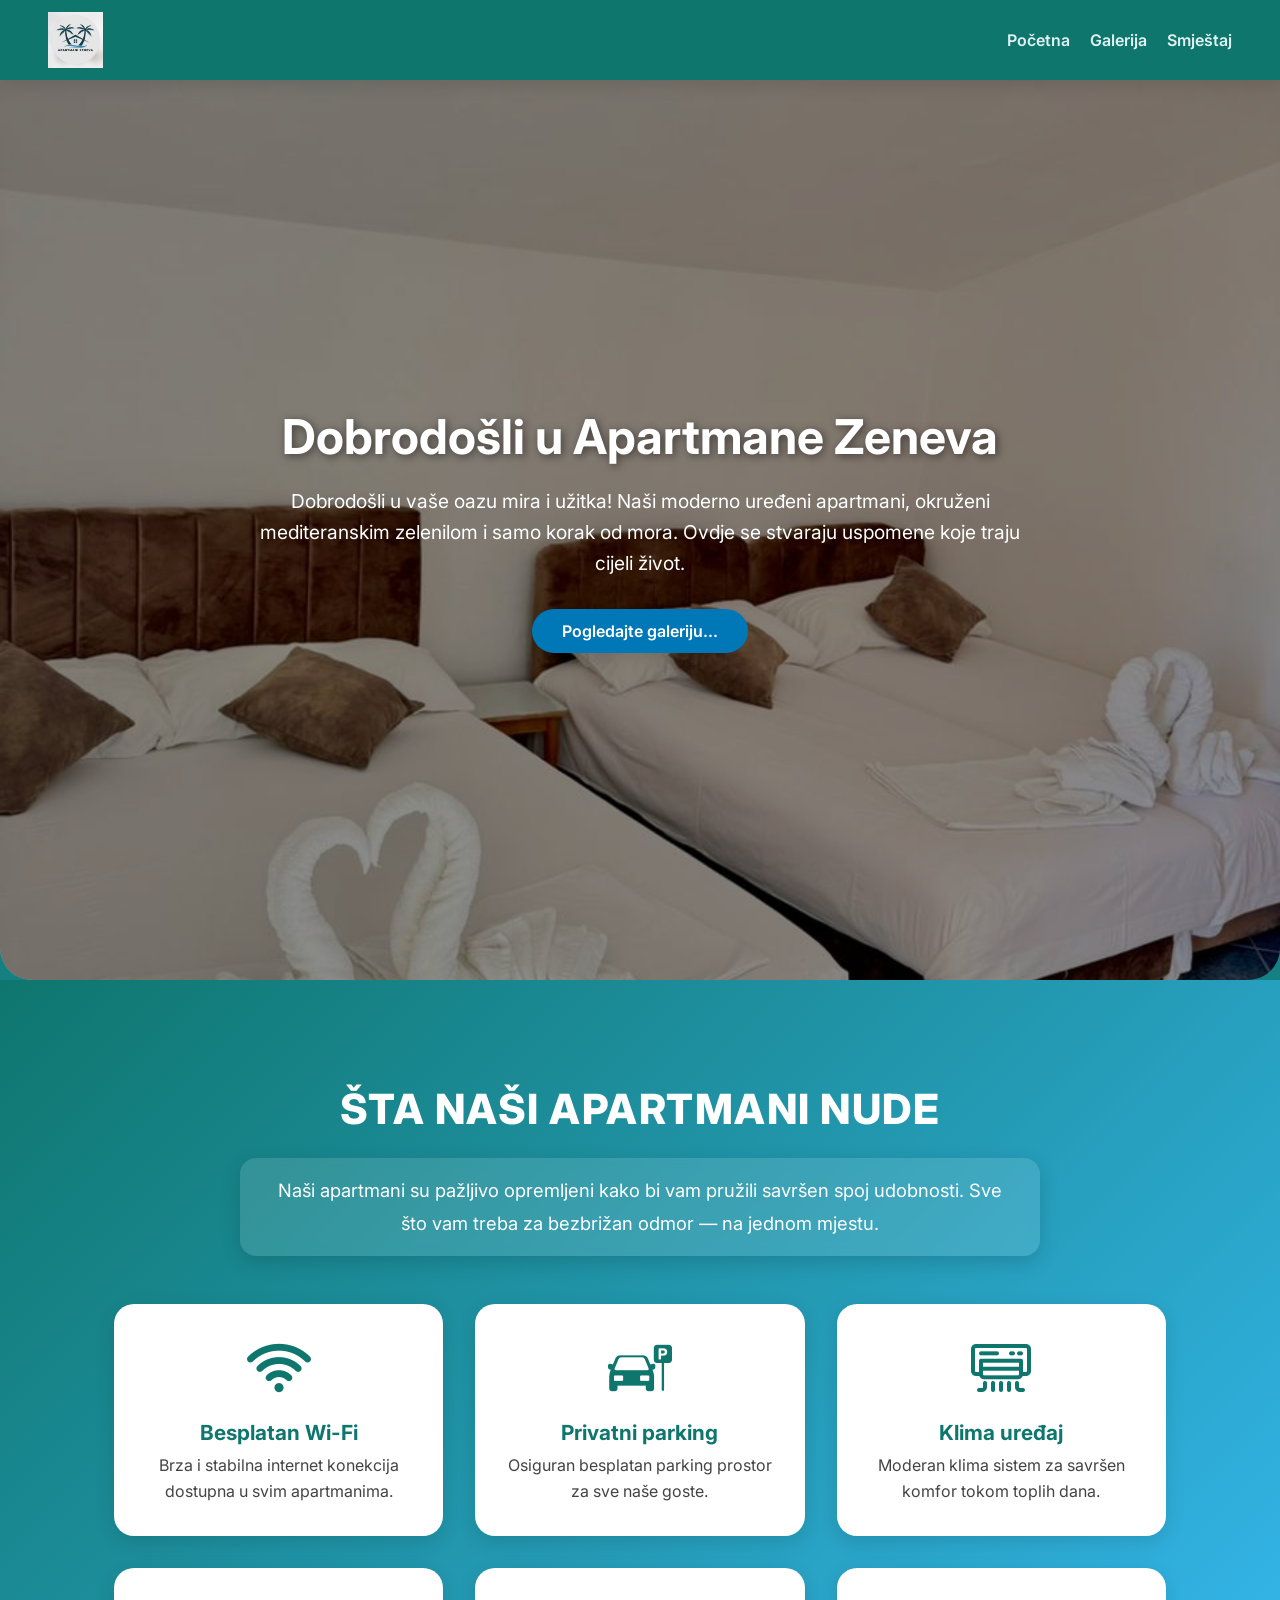
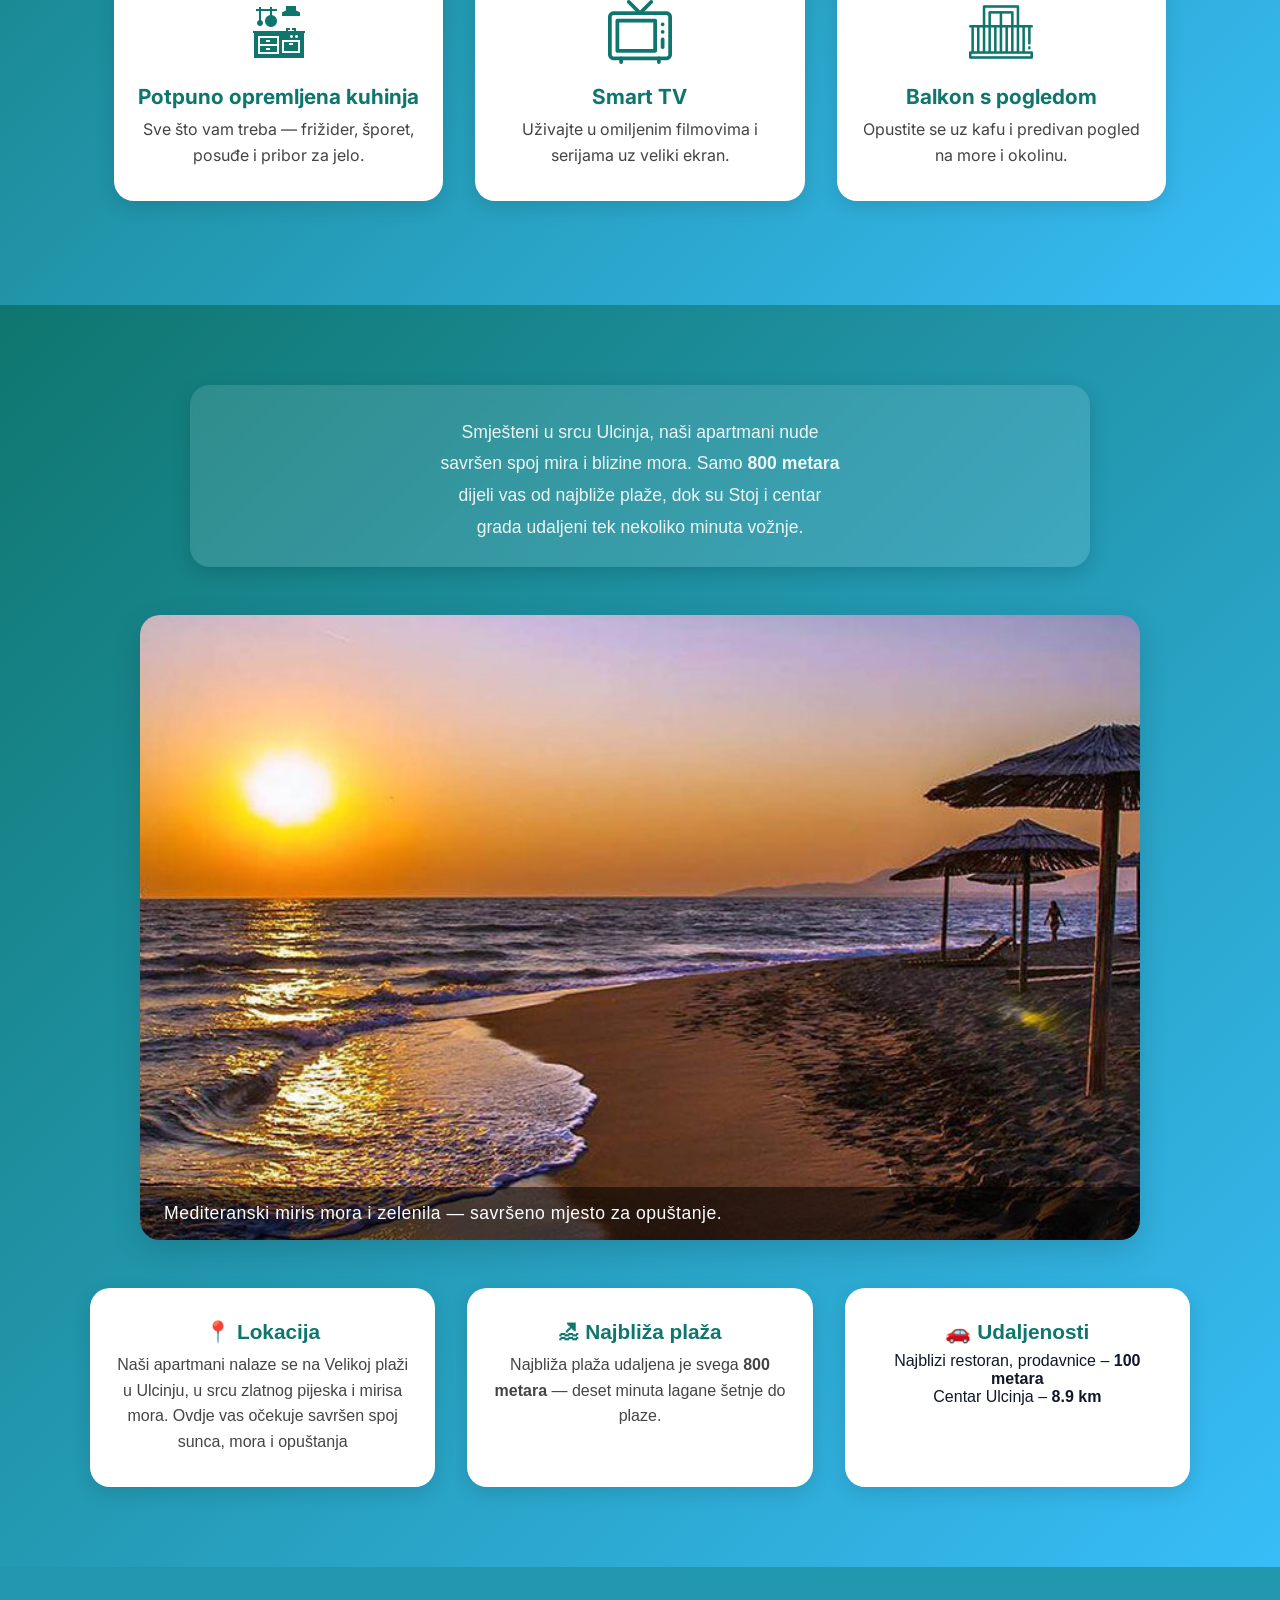
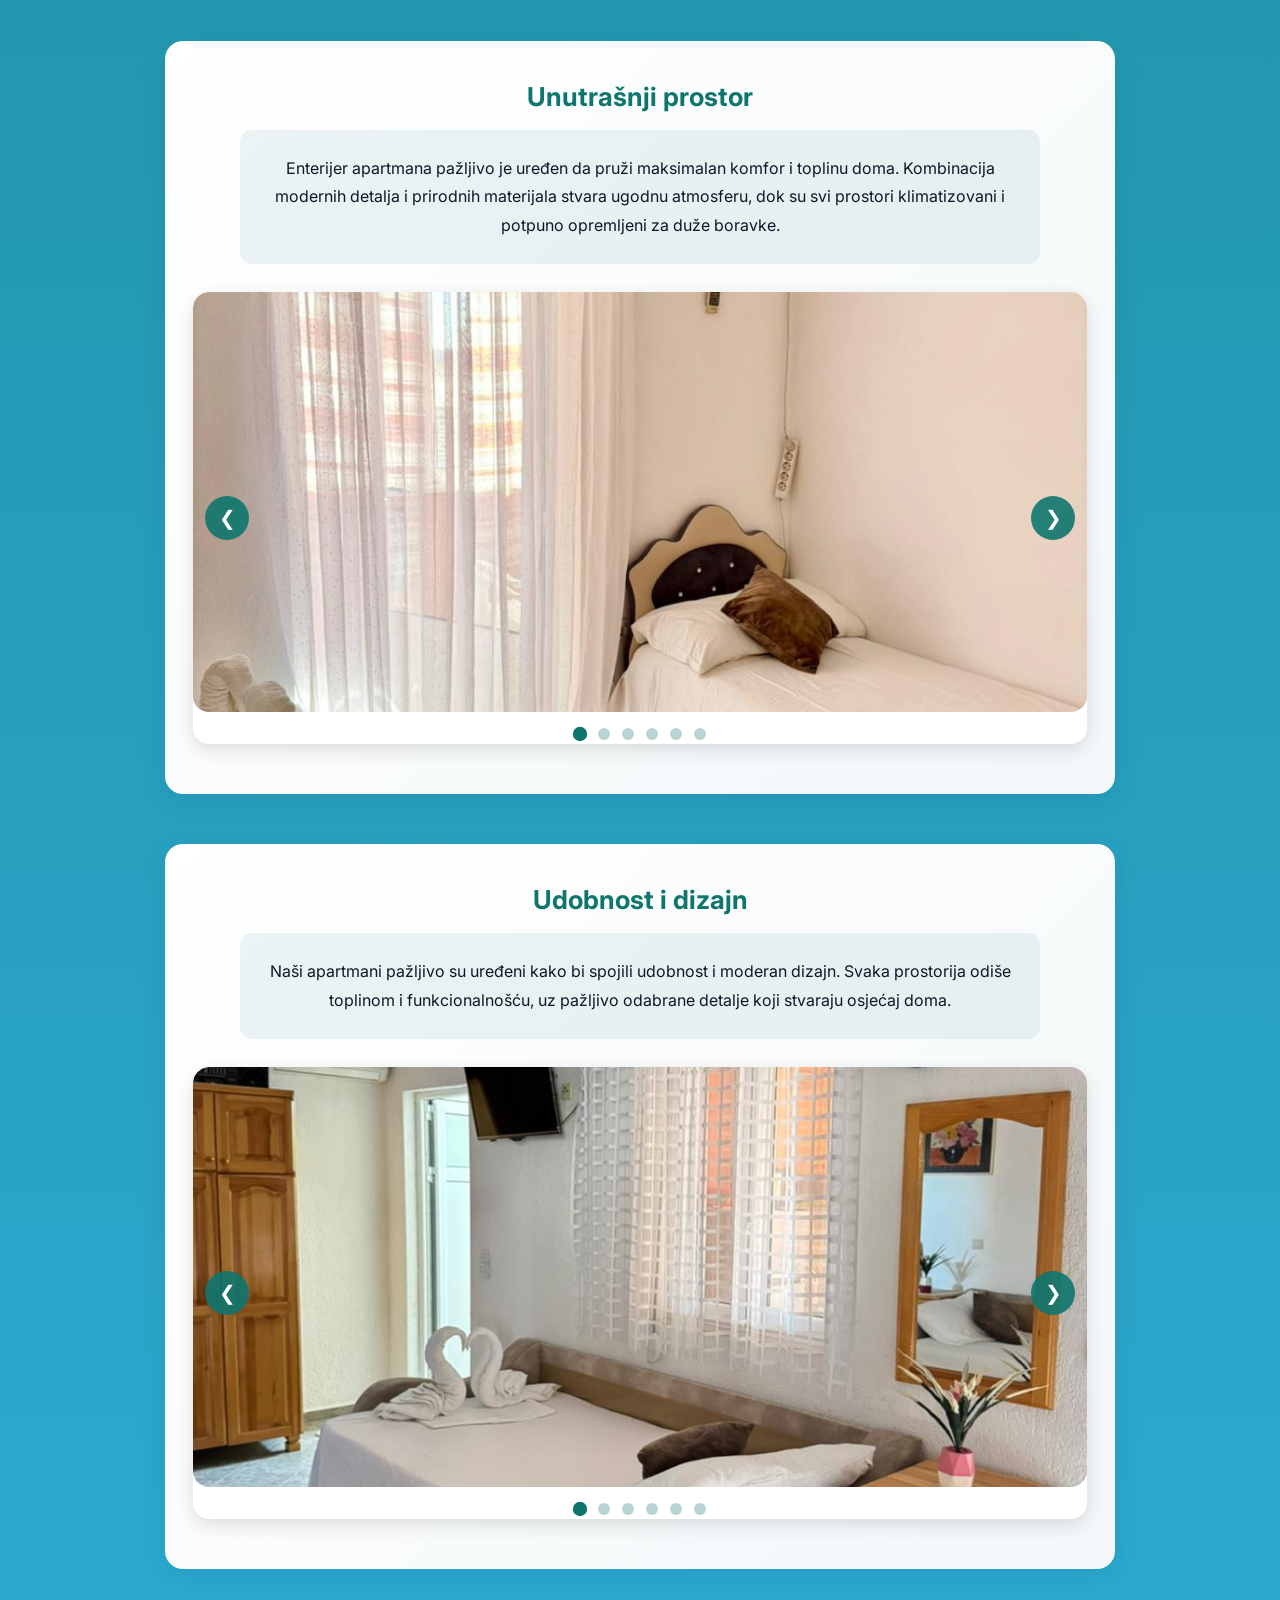
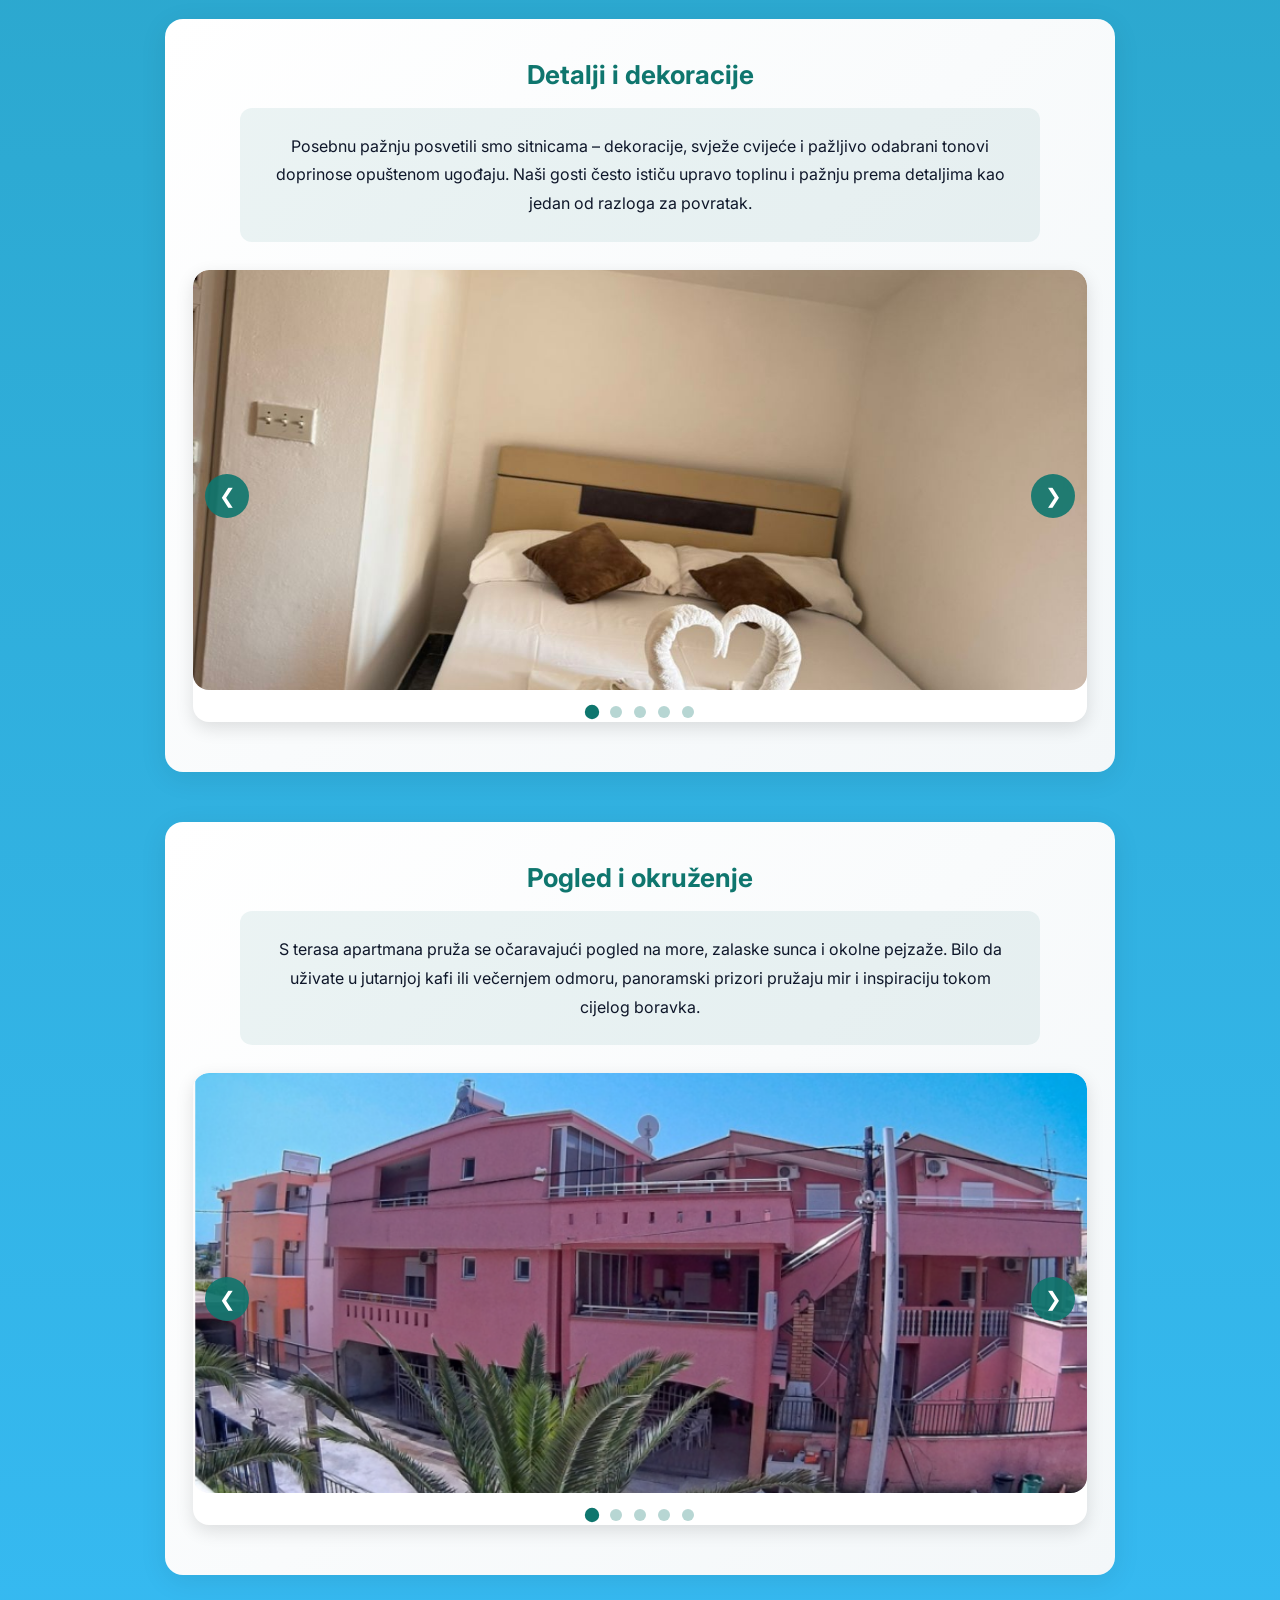
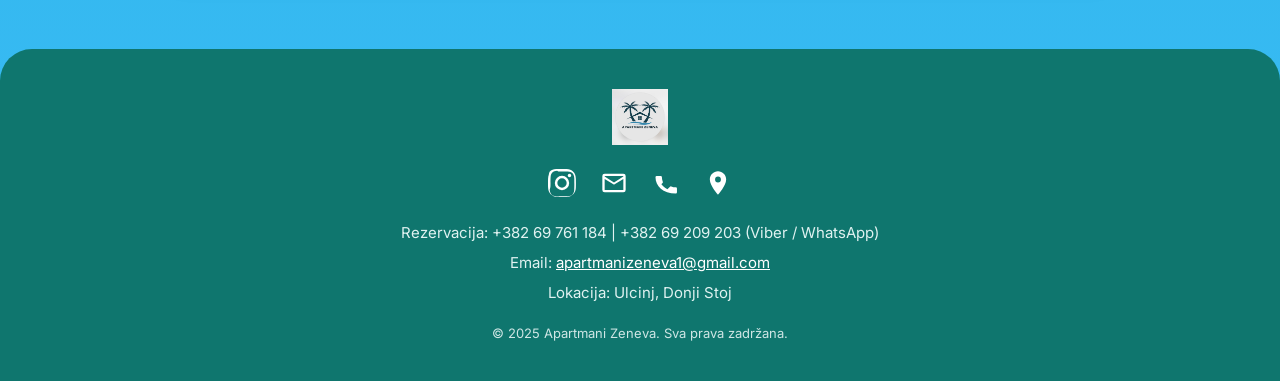
==== index.html @ a3359d62 "Add files via upload" ====
<!doctype html>
<html lang="hr">
<head>
<meta charset="utf-8">
<meta name="viewport" content="width=device-width, initial-scale=1">
<title>Apartmani Zeneva</title>
<link href="https://fonts.googleapis.com/css2?family=Inter:wght@300;400;600;700&display=swap" rel="stylesheet">
<link rel="stylesheet" href="style.css">




</head>
<body>
  

<header>
  <div class="brand">
    <img src="logo.jpg" alt="Apartmani Zeneva logo" class="logo">
  </div>
  <nav class="desktop-nav">
    <a href="#pocetna">Početna</a>
    <a href="galerija.html">Galerija</a>
    <a href="#smjestaj">Smještaj</a>
    
  </nav>
  <button class="hamburger" id="hamburger" aria-label="Otvori navigaciju" aria-expanded="false">
    <span class="bar"></span>
  </button>
</header>

<div id="mobileNav" class="mobile-nav">
  <a href="#pocetna">Početna</a>
  <a href="galerija.html">Galerija</a>
  <a href="#smjestaj">Smještaj</a>
</div>

<section class="hero-intro" id="pocetna">
  <div class="hero-content">
    <h1>Dobrodošli u Apartmane Zeneva</h1>
<p>
  Dobrodošli u vaše oazu mira i užitka! Naši moderno uređeni apartmani, okruženi mediteranskim zelenilom i samo korak od mora. Ovdje se stvaraju uspomene koje traju cijeli život.
</p>    <a href="galerija.html" class="hero-btn">Pogledajte galeriju...</a>
  </div>
</section>

<section class="pogodnosti-section" id="pogodnosti">
  <div class="container">
    <h2 class="scroll-anim fade-up">Šta naši apartmani nude</h2>
    <p class="description scroll-anim fade-up">
      Naši apartmani su pažljivo opremljeni kako bi vam pružili savršen spoj udobnosti.
      Sve što vam treba za bezbrižan odmor — na jednom mjestu.
    </p>

    <div class="features-grid">
      <article class="feature scroll-anim fade-up">
        <img src="icon/wifi (2).png" alt="Wi-Fi" class="scroll-anim fade-down">
        <h3>Besplatan Wi-Fi</h3>
        <p>Brza i stabilna internet konekcija dostupna u svim apartmanima.</p>
      </article>

      <article class="feature scroll-anim fade-up">
        <img src="icon/parked-car.png" alt="Parking" class="scroll-anim fade-down">
        <h3>Privatni parking</h3>
        <p>Osiguran besplatan parking prostor za sve naše goste.</p>
      </article>

      <article class="feature scroll-anim fade-up">
        <img src="icon/air-conditioning.png" alt="Klima uređaj" class="scroll-anim fade-down">
        <h3>Klima uređaj</h3>
        <p>Moderan klima sistem za savršen komfor tokom toplih dana.</p>
      </article>

      <article class="feature scroll-anim fade-up">
        <img src="icon/kitchen-table.png" alt="Kuhinja" class="scroll-anim fade-down">
        <h3>Potpuno opremljena kuhinja</h3>
        <p>Sve što vam treba — frižider, šporet, posuđe i pribor za jelo.</p>
      </article>

      <article class="feature scroll-anim fade-up">
        <img src="icon/tv.png" alt="TV" class="scroll-anim fade-down">
        <h3>Smart TV</h3>
        <p>Uživajte u omiljenim filmovima i serijama uz veliki ekran.</p>
      </article>

      <article class="feature scroll-anim fade-up">
        <img src="icon/balcony.png" alt="Balkon" class="scroll-anim fade-down">
        <h3>Balkon s pogledom</h3>
        <p>Opustite se uz kafu i predivan pogled na more i okolinu.</p>
      </article>
    </div>
  </div>
</section>



<section id="okolina-ulcinj" class="okolina-section scroll-anim">
  <header class="okolina-header scroll-anim" style="text-align: center; max-width: 900px; margin: 0 auto;">
    <p>
      Smješteni u srcu Ulcinja, naši apartmani nude savršen spoj mira i blizine mora.
      Samo <strong>800 metara</strong> dijeli vas od najbliže plaže, dok su Stoj i centar grada udaljeni tek nekoliko minuta vožnje.
    </p>
  </header>
  

  <figure class="okolina-hero scroll-anim">
    <img src="velika-plaza-ada-bojana-crna-gora.jpg" alt="Pogled na Ulcinj">
    <figcaption>Mediteranski miris mora i zelenila — savršeno mjesto za opuštanje.</figcaption>
  </figure>

  <div class="okolina-info">
    <article class="scroll-anim">
      <h3>📍 Lokacija</h3>
      <p>Naši apartmani nalaze se na Velikoj plaži u Ulcinju, u srcu zlatnog pijeska i mirisa mora. Ovdje vas očekuje savršen spoj sunca, mora i opuštanja</p>
    </article>

    <article class="scroll-anim">
      <h3>🏖 Najbliža plaža</h3>
      <p>Najbliža plaža udaljena je svega <strong>800 metara</strong> — deset minuta lagane šetnje do plaze.</p>
    </article>

    <article class="scroll-anim">
      <h3>🚗 Udaljenosti</h3>
      Najblizi restoran, prodavnice – <strong>100 metara</strong><br> Centar Ulcinja – <strong>8.9 km</strong><br>
    </article>
  </div>
</section>



<div class="container" id="galerija">



 
  <section class="slider-section">
    <h2>Unutrašnji prostor</h2>
    <p class="description">Enterijer apartmana pažljivo je uređen da pruži maksimalan komfor i toplinu doma. Kombinacija modernih detalja i prirodnih materijala stvara ugodnu atmosferu, dok su svi prostori klimatizovani i potpuno opremljeni za duže boravke.</p>
    <div class="slider-wrapper" id="slider2">
      <div class="slides">
        <img src="slika1.jpg" alt="">
        <img src="slika4.jpg" alt="">
        <img src="slika5.jpg" alt="">
        <img src="slika6.jpg" alt="">
        <img src="slika7.jpg" alt="">
        <img src="slika8.jpg" alt="">
      </div>
      <button class="nav-btn prev" onclick="moveSlide('slider2', -1)">❮</button>
      <button class="nav-btn next" onclick="moveSlide('slider2', 1)">❯</button>
    </div>
  </section>


  <section class="slider-section">
    <h2>Udobnost i dizajn</h2>
    <p class="description">Naši apartmani pažljivo su uređeni kako bi spojili udobnost i moderan dizajn. Svaka prostorija odiše toplinom i funkcionalnošću, uz pažljivo odabrane detalje koji stvaraju osjećaj doma.</p>
    <div class="slider-wrapper" id="slider3">
      <div class="slides">
        <img src="slika9.jpg" alt="">
        <img src="slika10.jpg" alt="">
        <img src="slika11.jpg" alt="">
        <img src="slika12.jpg" alt="">
        <img src="slika14.jpg" alt="">
        <img src="slika15.jpg" alt="">
      </div>
      <button class="nav-btn prev" onclick="moveSlide('slider3', -1)">❮</button>
      <button class="nav-btn next" onclick="moveSlide('slider3', 1)">❯</button>
    </div>
  </section>


  <section class="slider-section">
    <h2>Detalji i dekoracije</h2>
    <p class="description">Posebnu pažnju posvetili smo sitnicama – dekoracije, svježe cvijeće i pažljivo odabrani tonovi doprinose opuštenom ugođaju. Naši gosti često ističu upravo toplinu i pažnju prema detaljima kao jedan od razloga za povratak.</p>
    <div class="slider-wrapper" id="slider4">
      <div class="slides">
        <img src="slika16.jpg" alt="">
        <img src="slika17.jpg" alt="">
        <img src="slika19.jpg" alt="">
        <img src="slika20.jpg" alt="">
        <img src="slika23.jpg" alt="">
      </div>
      <button class="nav-btn prev" onclick="moveSlide('slider4', -1)">❮</button>
      <button class="nav-btn next" onclick="moveSlide('slider4', 1)">❯</button>
    </div>
  </section>


  <section class="slider-section">
    <h2>Pogled i okruženje</h2>
    <p class="description">S terasa apartmana pruža se očaravajući pogled na more, zalaske sunca i okolne pejzaže. Bilo da uživate u jutarnjoj kafi ili večernjem odmoru, panoramski prizori pružaju mir i inspiraciju tokom cijelog boravka.</p>
    <div class="slider-wrapper" id="slider5">
      <div class="slides">
        <img src="hero.png" alt="">
        <img src="terasa.jpg" alt="">
        <img src="terasa2.jpg" alt="">
        <img src="slika13.jpg" alt="">
        <img src="zgrada.jpg" alt="">
      </div>
      <button class="nav-btn prev" onclick="moveSlide('slider5', -1)">❮</button>
      <button class="nav-btn next" onclick="moveSlide('slider5', 1)">❯</button>
    </div>
  </section>

</div>

<footer id="kontakt">
  <div class="footer-content">
    <img src="logo.jpg" alt="Apartmani Zeneva logo" class="footer-logo" loading="lazy">

    <div class="footer-links">
      
      <a href="https://www.instagram.com/apartmani_zeneva" target="_blank" aria-label="Instagram">
        <svg xmlns="http://www.w3.org/2000/svg" class="footer-icon" viewBox="0 0 24 24" fill="currentColor">
          <path d="M12 2.163c3.204 0 3.584.012 4.85.07 1.17.056 1.97.24 2.428.403a4.92 4.92 0 011.74 1.09 4.92 4.92 0 011.09 1.741c.163.459.347 1.258.403 2.428.058 1.267.07 1.647.07 4.851s-.012 3.584-.07 4.85c-.056 1.17-.24 1.97-.403 2.428a4.92 4.92 0 01-1.09 1.74 4.92 4.92 0 01-1.741 1.09c-.459.163-1.258.347-2.428.403-1.267.058-1.647.07-4.851.07s-3.584-.012-4.85-.07c-1.17-.056-1.97-.24-2.428-.403a4.92 4.92 0 01-1.74-1.09 4.92 4.92 0 01-1.09-1.741c-.163-.459-.347-1.258-.403-2.428C2.175 15.584 2.163 15.204 2.163 12s.012-3.584.07-4.85c.056-1.17.24-1.97.403-2.428a4.92 4.92 0 011.09-1.74 4.92 4.92 0 011.741-1.09c.459-.163 1.258-.347 2.428-.403C8.416 2.175 8.796 2.163 12 2.163zm0-2.163C8.741 0 8.332.013 7.052.072 5.775.13 4.758.33 3.905.684a6.919 6.919 0 00-2.519 1.637A6.919 6.919 0 00.684 4.905C.33 5.758.13 6.775.072 8.052.013 9.332 0 9.741 0 12c0 2.259.013 2.668.072 3.948.058 1.277.258 2.294.612 3.147a6.919 6.919 0 001.637 2.519 6.919 6.919 0 002.519 1.637c.853.354 1.87.554 3.147.612C9.332 23.987 9.741 24 12 24s2.668-.013 3.948-.072c1.277-.058 2.294-.258 3.147-.612a6.919 6.919 0 002.519-1.637 6.919 6.919 0 001.637-2.519c.354-.853.554-1.87.612-3.147.059-1.28.072-1.689.072-3.948s-.013-2.668-.072-3.948c-.058-1.277-.258-2.294-.612-3.147a6.919 6.919 0 00-1.637-2.519A6.919 6.919 0 0019.095.684c-.853-.354-1.87-.554-3.147-.612C14.668.013 14.259 0 12 0z"/>
          <path d="M12 5.838a6.162 6.162 0 100 12.324 6.162 6.162 0 000-12.324zm0 10.162a3.999 3.999 0 110-7.998 3.999 3.999 0 010 7.998z"/>
          <circle cx="18.406" cy="5.594" r="1.44"/>
        </svg>
      </a>

      <a href="mailto:apartmanizeneva1@gmail.com" aria-label="Email">
        <svg xmlns="http://www.w3.org/2000/svg" class="footer-icon" viewBox="0 0 24 24" fill="currentColor">
          <path d="M20 4H4a2 2 0 00-2 2v12a2 2 0 002 2h16a2 2 0 002-2V6a2 2 0 00-2-2zm0 2v.511l-8 5.011-8-5.011V6h16zm-16 12V8.489l7.445 4.66a1 1 0 001.11 0L20 8.489V18H4z"/>
        </svg>
      </a>

    
      <a href="tel:+38269761184" aria-label="Telefon">
        <svg xmlns="http://www.w3.org/2000/svg" class="footer-icon" viewBox="0 0 24 24" fill="currentColor">
          <path d="M6.62 10.79a15.053 15.053 0 006.59 6.59l2.2-2.2a1 1 0 011.11-.21c1.21.49 2.53.76 3.88.76a1 1 0 011 1V20a1 1 0 01-1 1C9.39 21 3 14.61 3 7a1 1 0 011-1h3.5a1 1 0 011 1c0 1.35.26 2.67.76 3.88a1 1 0 01-.21 1.11l-2.2 2.2z"/>
        </svg>
      </a>

   
      <a href="https://www.google.com/maps/place/Apartmani+Zeneva/@41.9034468,19.3012071,17z/data=!3m1!4b1!4m6!3m5!1s0x134e1751d28f37a7:0x8d92400ec26886f0!8m2!3d41.9034469!4d19.306078!16s%2Fg%2F11kh2_x659?entry=ttu&g_ep=EgoyMDI1MTAwOC4wIKXMDSoASAFQAw%3D%3D" target="_blank" aria-label="Lokacija">
        <svg xmlns="http://www.w3.org/2000/svg" class="footer-icon" viewBox="0 0 24 24" fill="currentColor">
          <path d="M12 2C8.13 2 5 5.13 5 9c0 5.25 7 13 7 13s7-7.75 7-13c0-3.87-3.13-7-7-7zm0 9.5a2.5 2.5 0 110-5 2.5 2.5 0 010 5z"/>
        </svg>
      </a>
    </div>

    <div class="footer-info">
      <p>Rezervacija: +382 69 761 184 | +382 69 209 203 (Viber / WhatsApp)</p>
      <p>Email: <a href="mailto:apartmanizeneva1@gmail.com">apartmanizeneva1@gmail.com</a></p>
      <p>Lokacija: Ulcinj, Donji Stoj</p>
    </div>

    <p class="footer-copy">© 2025 Apartmani Zeneva. Sva prava zadržana.</p>
  </div>
</footer>
<script src="script.js"></script>





</body>
</html>
---- style.css ----
:root {
    --bg: #f8fafc;
    --text: #0f172a;
    --accent: #0f766e;
    --accent-2: #0d9488;
    --gradient-start: #0f766e;
    --gradient-end: #38bdf8;
  }
  
  
  * { box-sizing: border-box; }
  body {
    margin: 0;
    font-family: 'Inter', sans-serif;
    color: var(--text);
    background: linear-gradient( var(--gradient-start), var(--gradient-end)); color: #ffffff;
    min-height: 100vh;
    scroll-behavior: smooth;
    transition: background 0.4s;
  }
  
  
  .container {
    max-width: 1100px;
    margin: 0 auto;
    padding: 24px;
  }
  
  
  header {
    display: flex;
    align-items: center;
    justify-content: space-between;
    background: var(--accent);
    color: #e0f2f1;
    padding: 12px 48px;
    box-shadow: 0 4px 18px rgba(0,0,0,0.12);
    position: sticky;
    top: 0;
    z-index: 100;
    transition: background 0.3s;
  }
  header .brand { display: flex; align-items: center; gap: 14px; }
  header img.logo { height: 56px; width: auto; display: block; transition: transform 0.3s; }
  header img.logo:hover { transform: scale(1.05); }
  nav a { color: #e0f2f1; font-weight: 600; text-decoration: none; margin-left: 16px; transition: color 0.25s, transform 0.2s; }
  nav a:hover { color: #ffffff; transform: translateY(-2px); }
  
  
  .hamburger { display: none; background: transparent; border: none; cursor: pointer; width: 44px; height: 44px; align-items: center; justify-content: center; border-radius: 8px; }
  .hamburger:focus { outline: 2px solid rgba(15,118,110,0.25); }
  .hamburger .bar { display:block; width:22px; height:2px; background:#ffffff; position:relative; transition: transform .2s ease, opacity .2s ease; }
  .hamburger .bar::before, .hamburger .bar::after { content: ""; position: absolute; left: 0; width: 22px; height: 2px; background: #ffffff; transition: transform .2s ease, top .2s ease, bottom .2s ease; }
  .hamburger .bar::before { top: -7px; }
  .hamburger .bar::after { bottom: -7px; }
  .hamburger[aria-expanded="true"] .bar { background: transparent; }
  .hamburger[aria-expanded="true"] .bar::before { transform: rotate(45deg); top: 0; }
  .hamburger[aria-expanded="true"] .bar::after { transform: rotate(-45deg); bottom: 0; }
  
  .mobile-nav {
    display: none;
    position: fixed;
    top: 70px;
    right: 20px;
    background: #ffffff;
    width: 240px;
    border-radius: 12px;
    box-shadow: 0 6px 20px rgba(0, 0, 0, 0.15);
    padding: 1rem;
    z-index: 1000;
    opacity: 0;
    transform: translateY(-10px);
    transition: all 0.3s ease;
  }
  
  .mobile-nav.open {
    display: block;
    opacity: 1;
    transform: translateY(0);
  }
  
  .mobile-nav a {
    display: block;
    color: #333;
    text-decoration: none;
    font-weight: 500;
    padding: 0.75rem 0.5rem;
    border-radius: 8px;
    transition: background 0.2s ease, color 0.2s ease;
  }
  
  .mobile-nav a:hover {
    background: #f3f4f6;
    color: #0077ff;
  }
  
  
  .mobile-nav.open {
    display: block;
  }
  
  
  
  .hero-intro { background: linear-gradient(135deg, var(--gradient-start), var(--gradient-end)); color: #ffffff; text-align: center; padding: 88px 20px; position: relative; border-radius: 0 0 32px 32px; }
  .hero-intro h1 { font-size: 42px; font-weight: 700; margin-bottom: 20px; }
  .hero-intro p { font-size: 18px; line-height: 1.7; margin-bottom: 30px; }
  .hero-btn { display: inline-block; background: #ffffff; color: var(--accent); padding: 14px 32px; border-radius: 30px; text-decoration: none; font-weight: 600; transition: all 0.3s; box-shadow: 0 4px 15px rgba(0,0,0,0.12); }
  .hero-btn:hover { background: #e0f2f1; color: var(--text); transform: translateY(-2px) scale(1.03); }
      
      * {
        margin: 0;
        padding: 0;
        box-sizing: border-box;
      }
  
  
  
      
      .hero-intro {
        position: relative;
        height: 100vh;
        width: 100%;
        background: url('./slika14.jpg') center/cover no-repeat;
        display: flex;
        justify-content: center;
        align-items: center;
        text-align: center;
        color: #fff;
        overflow: hidden;
      }
  
      
      .hero-intro::after {
        content: "";
        position: absolute;
        top: 0;
        left: 0;
        width: 100%;
        height: 100%;
        background: rgba(0, 0, 0, 0.45);
        z-index: 1;
      }
  
      .hero-content {
        position: relative;
        z-index: 2;
        max-width: 800px;
        padding: 20px;
        animation: fadeIn 2s ease forwards;
        opacity: 0;
      }
  
      .hero-content h1 {
        font-size: 3rem;
        margin-bottom: 20px;
        text-shadow: 2px 2px 8px rgba(0, 0, 0, 0.5);
      }
  
      .hero-content p {
        font-size: 1.2rem;
        line-height: 1.6;
        margin-bottom: 30px;
      }
  
      .hero-btn {
        display: inline-block;
        padding: 12px 30px;
        background-color: #0077b6;
        color: #fff;
        text-decoration: none;
        font-weight: 600;
        border-radius: 30px;
        transition: all 0.3s ease;
      }
  
      .hero-btn:hover {
        background-color: #00b4d8;
        transform: translateY(-3px);
        box-shadow: 0 4px 15px rgba(0, 180, 216, 0.4);
      }
  
      
      @keyframes fadeIn {
        to {
          opacity: 1;
        }
      }
  
      
      .bubble {
        position: absolute;
        bottom: -50px;
        background: rgba(255, 255, 255, 0.622);
        border-radius: 50%;
        animation: floatUp linear infinite;
      }
  
      @keyframes floatUp {
        from {
          transform: translateY(0);
          opacity: 1;
        }
        to {
          transform: translateY(-110vh);
          opacity: 0;
        }
      }
  
  
  .slider-section { background: linear-gradient(135deg, #ffffff, #f3f7f9); border-radius: 18px; padding: 40px 28px 50px; margin: 50px auto; max-width: 950px; box-shadow: 0 6px 28px rgba(0, 0, 0, 0.08); transition: transform 0.3s; }
  .slider-section:hover { transform: translateY(-2px); }
  .slider-section h2 { text-align: center; color: var(--accent); font-size: 26px; font-weight: 700; margin-top: 0; margin-bottom: 18px; }
  .slider-section p.description { background: rgba(15,118,110,0.08); color: #0f172a; text-align: center; padding: 24px 28px; border-radius: 12px; max-width: 800px; margin: 0 auto 28px; line-height: 1.8; transition: background 0.3s; }
  
  
  .hero-image { display: flex; justify-content: center; align-items: center; margin: 20px auto 40px; max-width: 950px; overflow: hidden; border-radius: 18px; box-shadow: 0 6px 20px rgba(0,0,0,0.08); transition: transform 0.4s ease; }
  .hero-image img { width: 100%; height: 420px; object-fit: cover; border-radius: 18px; transition: transform 0.4s ease, filter 0.3s; }
  .hero-image img:hover { transform: scale(1.03); filter: brightness(1.05); }
  
  
  .slider-wrapper { position: relative; overflow: hidden; border-radius: 16px; background: #ffffff; margin-top: 20px; box-shadow: 0 6px 18px rgba(0,0,0,0.12); transition: transform 0.3s; }
  .slider-wrapper:hover { transform: translateY(-2px); }
  .slides { display: flex; transition: transform 0.6s ease-in-out; }
  .slides img { flex-shrink: 0; width: 100%; height: 420px; object-fit: cover; border-radius: 16px; transition: transform 0.4s ease; }
  .slides img:hover { transform: scale(1.02); }
  .nav-btn { position: absolute; top: 50%; transform: translateY(-50%); background: rgba(15,118,110,0.9); color: white; border: none; border-radius: 50%; width: 44px; height: 44px; cursor: pointer; font-size: 20px; display: flex; align-items: center; justify-content: center; transition: background 0.3s, transform 0.2s; }
  .nav-btn:hover { background: var(--accent-2); transform: scale(1.05); }
  .prev { left: 12px; }
  .next { right: 12px; }
  
  
  .dots { text-align: center; margin-top: 12px; }
  .dot { display: inline-block; width: 12px; height: 12px; margin: 0 6px; background: rgba(15,118,110,0.3); border-radius: 50%; cursor: pointer; transition: background 0.3s, transform 0.2s; }
  .dot.active { background: var(--accent); transform: scale(1.2); }
  
  footer {
    background: var(--accent);
    color: #e0f2f1;
    text-align: center;
    padding: 40px 20px;
    border-radius: 32px 32px 0 0;
  }
  
  .footer-content {
    max-width: 900px;
    margin: 0 auto;
  }
  
  .footer-logo {
    height: 56px;
    width: auto;
    margin-bottom: 20px;
    transition: transform 0.3s;
  }
  .footer-logo:hover { transform: scale(1.05); }
  
  .footer-links {
    display: flex;
    justify-content: center;
    gap: 24px;
    margin-bottom: 20px;
  }
  .footer-links a { display: inline-block; transition: transform 0.3s; }
  .footer-links a:hover { transform: scale(1.2); }
  .footer-icon { width: 28px; height: 28px; }
  
  .footer-info p {
    margin: 6px 0;
    font-size: 15px;
    line-height: 1.6;
  }
  .footer-info a { color: #ffffff; text-decoration: underline; }
  .footer-info a:hover { color: #e0f2f1; }
  
  .footer-copy {
    margin-top: 20px;
    font-size: 13px;
    color: #cfe6e5;
  }
  
  
  @media (max-width: 600px) {
    .footer-links { gap: 16px; }
    .footer-icon { width: 24px; height: 24px; }
    .footer-info p { font-size: 14px; }
    .footer-logo { height: 48px; }
  }
  .footer-links {
    display: flex;
    justify-content: center;
    gap: 24px;
    margin-bottom: 20px;
  }
  .footer-links a { display: inline-block; transition: transform 0.3s; color: #ffffff; }
  .footer-links a:hover { transform: scale(1.2); }
  .footer-icon { width: 28px; height: 28px; fill: currentColor; }
  
  
  @media (max-width: 600px){
    .footer-links { gap: 16px; }
    .footer-icon { width: 24px; height: 24px; }
  }
  
  
  @media(max-width:900px){header{padding:10px 20px}nav{display:none}.hamburger{display:inline-flex}header img.logo, footer img.footer-logo{height:48px}.hero-image img{height:360px}.slides img{height:320px}}
  @media(max-width:600px){.hero-intro{padding:48px 18px}.hero-intro h1{font-size:28px}.hero-image img{height:220px;border-radius:12px}.slides img{height:220px}.slider-section{padding:30px 18px 40px;margin:30px auto}.slider-section h2{font-size:22px}.slider-section p.description{font-size:15px;padding:18px 20px}}
   




  
  
.okolina-section {
    background: linear-gradient(135deg, var(--gradient-start), var(--gradient-end)); color: #ffffff;
    padding: 6rem 1rem;
    position: relative;
    overflow: hidden;
    font-family: "Poppins", sans-serif;
  }
  
  .okolina-section::before {
    content: "";
    background: url("palme-bg.png") center/contain no-repeat;
    opacity: 0.08;
    position: absolute;
    inset: 0;
    pointer-events: none;
  }
  
  .okolina-header {
    text-align: center;
    margin-bottom: 3rem;
    max-width: 800px;
    margin-left: auto;
    margin-right: auto;
    background: rgba(255, 255, 255, 0.408);
    border-radius: 20px;
  }
  
  .okolina-header h2 {
    font-size: 2.5rem;
    font-weight: 800;
    color: #1b4965;
    text-transform: uppercase;
    letter-spacing: 2px;
  }
  
  .okolina-header p {
    margin-top: 1rem;
    font-size: 1.1rem;
    color: #444;
    line-height: 1.7;
  }

  
.okolina-section {
  background: linear-gradient(135deg, var(--gradient-start), var(--gradient-end));
  color: #ffffff;
  padding: 6rem 1rem;
  position: relative;
  overflow: hidden;
  font-family: "Poppins", sans-serif;
}

.okolina-section::before {
  content: "";
  background: url("palme-bg.png") center/contain no-repeat;
  opacity: 0.08;
  position: absolute;
  inset: 0;
  pointer-events: none;
}


.okolina-header {
  text-align: center;
  margin-bottom: 3rem;
  max-width: 800px;
  margin-left: auto;
  margin-right: auto;
  background: rgba(255, 255, 255, 0.12);
  border-radius: 20px;
  padding: 1.5rem 2rem;
  backdrop-filter: blur(6px);
  box-shadow: 0 6px 20px rgba(0, 0, 0, 0.15);
}


.okolina-header h2 {
  font-size: 2.5rem;
  font-weight: 800;
  color: #ffffff; 
  text-transform: uppercase;
  letter-spacing: 2px;
  margin-bottom: 1rem;
}


.okolina-header p {
  margin-top: 0.5rem;
  font-size: 1.1rem;
  color: rgba(255, 255, 255, 0.9); 
  line-height: 1.8;
}

  
  
  
.okolina-section {
  background: linear-gradient(135deg, var(--gradient-start), var(--gradient-end));
  color: #fff;
  padding: 5rem 1.5rem;
  text-align: center;
  position: relative;
  overflow: hidden;
}

.okolina-section::before {
  content: "";
  position: absolute;
  inset: 0;
  background: url('wave-bg.svg') center/cover no-repeat;
  opacity: 0.05;
  pointer-events: none;
}

.okolina-section h2 {
  font-size: 2.6rem;
  font-weight: 800;
  text-transform: uppercase;
  letter-spacing: 1.5px;
  margin-bottom: 1.5rem;
}

.okolina-section .description {
  max-width: 850px;
  margin: 0 auto 3rem;
  font-size: 1.15rem;
  line-height: 1.8;
  color: rgba(255, 255, 255, 0.9);
  background: rgba(255, 255, 255, 0.12);
  padding: 1rem 1.5rem;
  border-radius: 16px;
  backdrop-filter: blur(6px);
  box-shadow: 0 6px 20px rgba(0, 0, 0, 0.15);
}


.okolina-hero {
  position: relative;
  background: linear-gradient(135deg, var(--gradient-start), var(--gradient-end));
  max-width: 1000px;
  margin: 3rem auto;
  border-radius: 20px;
  overflow: hidden;
  box-shadow: 0 10px 30px rgba(0, 0, 0, 0.15);
  transition: transform 0.5s ease;
}


.okolina-hero img {
  width: 100%;
  display: block;
  object-fit: cover;
  transition: transform 0.6s ease, filter 0.4s ease;
}

.okolina-hero:hover img {
  transform: scale(1.05);
  filter: brightness(1.05);
}

.okolina-hero figcaption {
  position: absolute;
  bottom: 0;
  left: 0;
  right: 0;
  background: rgba(0, 0, 0, 0.55);
  color: #fff;
  padding: 1rem 1.5rem;
  font-size: 1.1rem;
  font-weight: 500;
  letter-spacing: 0.5px;
  text-align: left;
}


.okolina-info {
  display: grid;
  grid-template-columns: repeat(auto-fit, minmax(260px, 1fr));
  gap: 2rem;
  margin-top: 3rem;
  max-width: 1100px;
  margin-left: auto;
  margin-right: auto;
}

.okolina-info article {
  background: #fff;
  color: var(--text);
  padding: 2rem 1.5rem;
  border-radius: 20px;
  box-shadow: 0 6px 20px rgba(0, 0, 0, 0.12);
  transition: transform 0.3s ease, box-shadow 0.3s ease;
}

.okolina-info article:hover {
  transform: translateY(-6px);
  box-shadow: 0 12px 28px rgba(0, 0, 0, 0.15);
}

.okolina-info img {
  width: 64px;
  height: 64px;
  margin-bottom: 1rem;
  transition: transform 0.3s ease;
}

.okolina-info article:hover img {
  transform: scale(1.1);
}

.okolina-info h3 {
  color: var(--accent);
  font-size: 1.3rem;
  font-weight: 700;
  margin-bottom: 0.5rem;
}

.okolina-info p {
  color: #444;
  font-size: 1rem;
  line-height: 1.6;
}
@media (min-width: 768px) {
  header h2, 
  header p {
    display: inline-block;
    vertical-align: top;
    width: 48%;
  }

  header h2 {
    margin-right: 4%;
  }
}

@media (max-width: 767px) {
  header h2,
  header p {
    display: block;
    width: 100%;
    margin-right: 0;
  }
}
.okolina-header {
  display: flex;
  justify-content: center; 
  align-items: center;     
  text-align: center;      
  height: 100%;            
}



@media (max-width: 768px) {
  .okolina-section h2 {
    font-size: 2rem;
  }
  .okolina-section .description {
    font-size: 1rem;
  }
  .okolina-info article {
    padding: 1.5rem;
  }
  .okolina-info img {
    width: 56px;
    height: 56px;
  }
}


  

  
.pogodnosti-section {
  background: linear-gradient(135deg, var(--gradient-start), var(--gradient-end));
  color: #fff;
  padding: 5rem 1.5rem;
  text-align: center;
  position: relative;
  overflow: hidden;
}

.pogodnosti-section::before {
  content: "";
  position: absolute;
  inset: 0;
  background: url('wave-bg.svg') center/cover no-repeat;
  opacity: 0.05;
  pointer-events: none;
}

.pogodnosti-section h2 {
  font-size: 2.6rem;
  font-weight: 800;
  text-transform: uppercase;
  letter-spacing: 1.5px;
  margin-bottom: 1.5rem;
}

.pogodnosti-section .description {
  max-width: 800px;
  margin: 0 auto 3rem;
  font-size: 1.15rem;
  line-height: 1.8;
  background: rgba(255, 255, 255, 0.12);
  padding: 1rem 1.5rem;
  border-radius: 16px;
  backdrop-filter: blur(6px);
  box-shadow: 0 6px 20px rgba(0, 0, 0, 0.15);
}


.features-grid {
  display: grid;
  grid-template-columns: repeat(auto-fit, minmax(260px, 1fr));
  gap: 2rem;
  margin-top: 2rem;
}

.feature {
  background: #ffffff;
  color: var(--text);
  border-radius: 20px;
  padding: 2rem 1.5rem;
  box-shadow: 0 6px 20px rgba(0, 0, 0, 0.12);
  transition: transform 0.3s ease, box-shadow 0.3s ease;
}

.feature:hover {
  transform: translateY(-6px);
  box-shadow: 0 12px 28px rgba(0, 0, 0, 0.15);
}

.feature img {
  width: 64px;
  height: 64px;
  margin-bottom: 1rem;
  transition: transform 0.3s ease;
}

.feature:hover img {
  transform: scale(1.1);
}

.feature h3 {
  color: var(--accent);
  font-size: 1.3rem;
  margin-bottom: 0.5rem;
  font-weight: 700;
}

.feature p {
  color: #444;
  font-size: 1rem;
  line-height: 1.6;
}


@media (max-width: 768px) {
  .pogodnosti-section h2 {
    font-size: 2rem;
  }
  .pogodnosti-section .description {
    font-size: 1rem;
  }
  .feature img {
    width: 56px;
    height: 56px;
  }
}


.scroll-anim {
  opacity: 0;
  transition: all 0.9s ease-out;
}

.scroll-anim.visible {
  opacity: 1;
  transform: translate(0);
}

.fade-up {
  transform: translateY(60px);
}
.fade-down {
  transform: translateY(-60px);
}
.fade-left {
  transform: translateX(-60px);
}
.fade-right {
  transform: translateX(60px);
}

.scroll-anim.visible.fade-up,
.scroll-anim.visible.fade-down,
.scroll-anim.visible.fade-left,
.scroll-anim.visible.fade-right {
  transform: translate(0);
}

@media (max-width: 768px) {
  .features-grid {
    display: flex;
    flex-direction: column;
    align-items: center;
  }

  .feature {
    width: 90%;
    text-align: center;
  }

  .feature img {
    width: 70px;
  }

  .fade-up {
    transform: translateY(40px);
  }

  .fade-down {
    transform: translateY(-40px);
  }
}
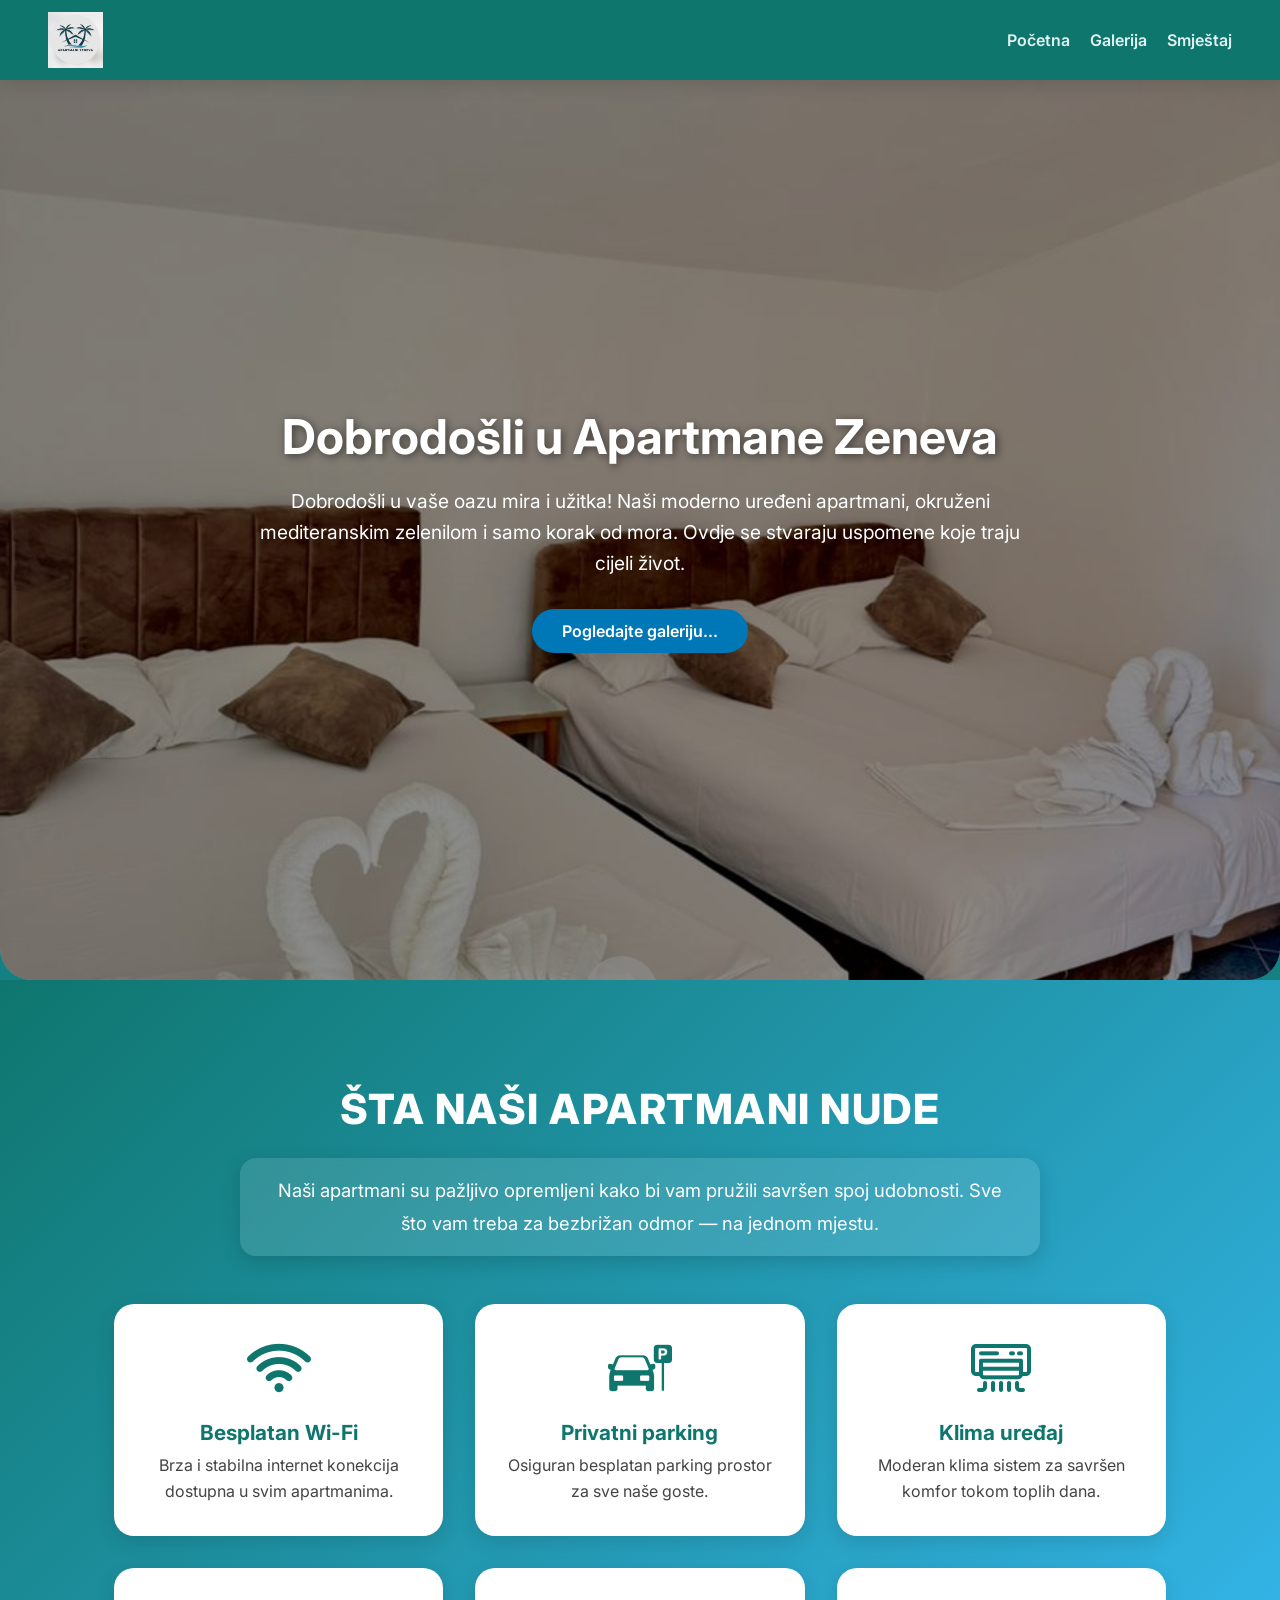
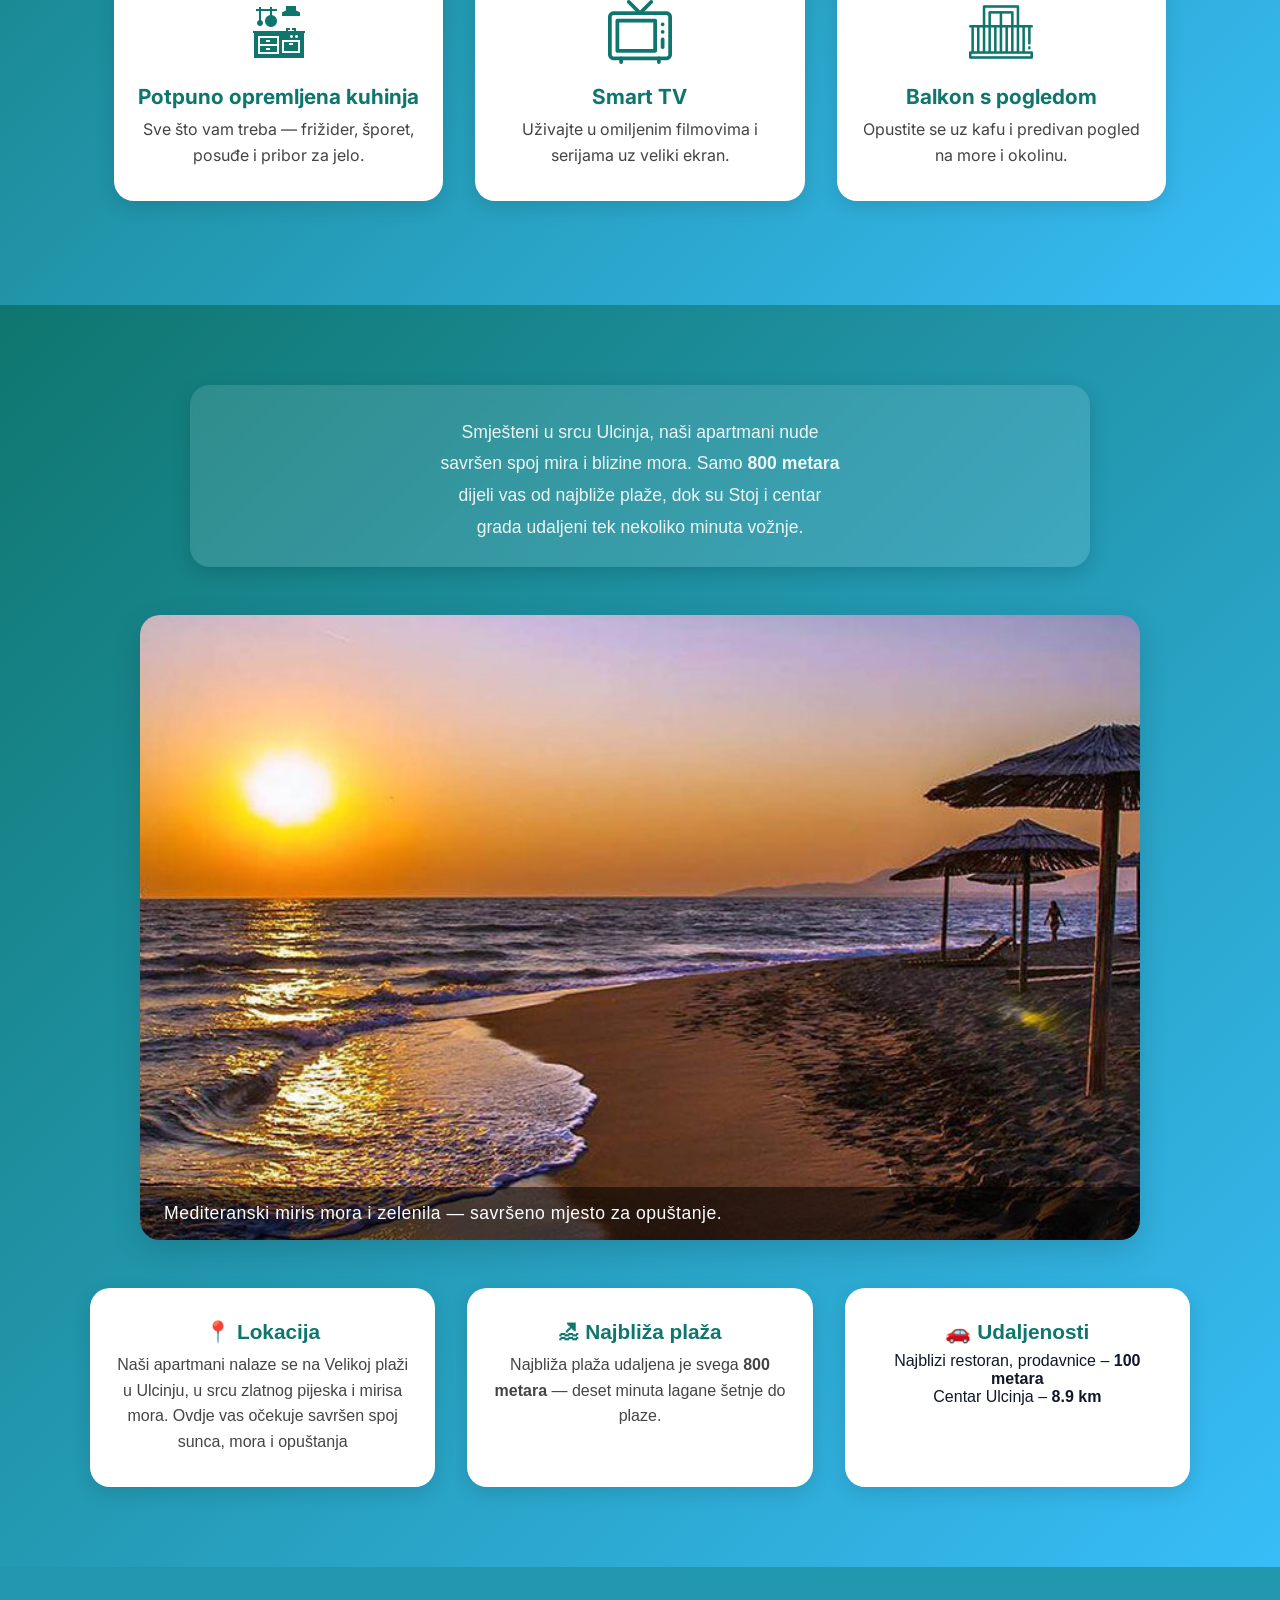
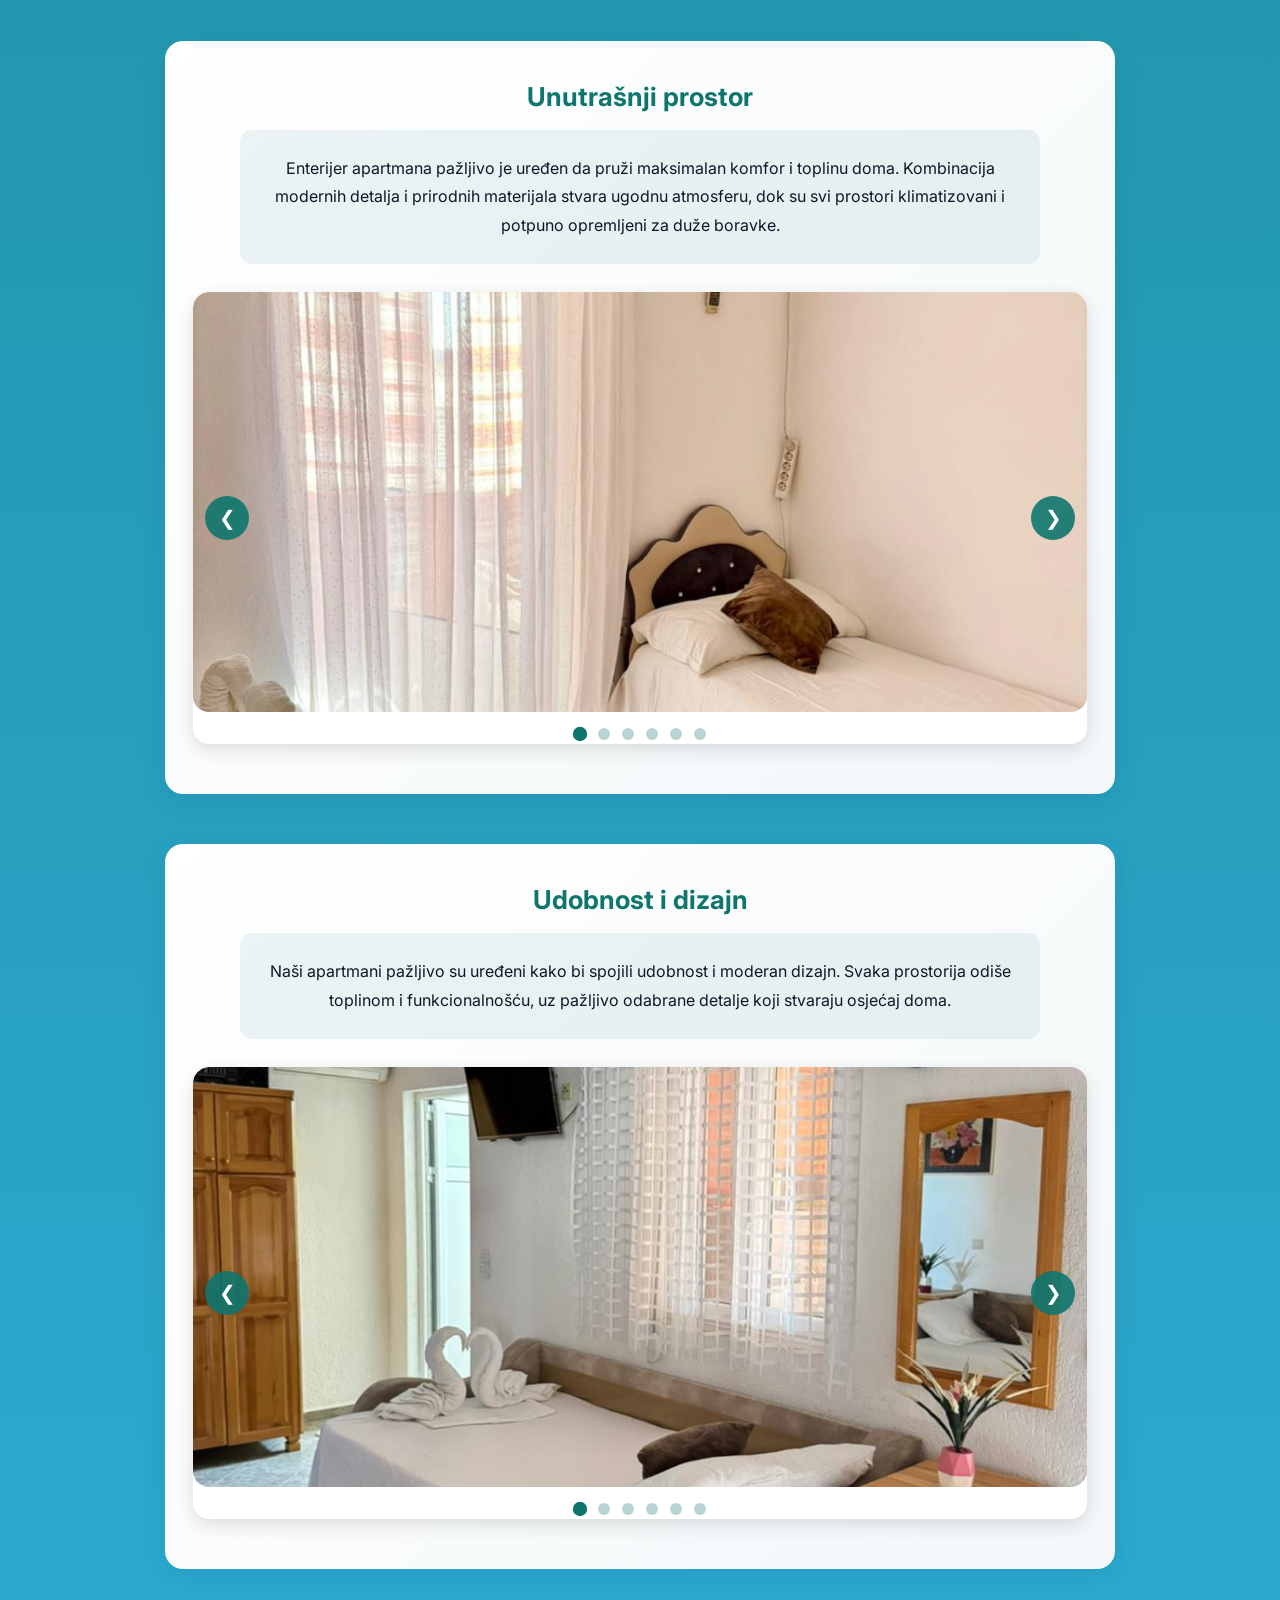
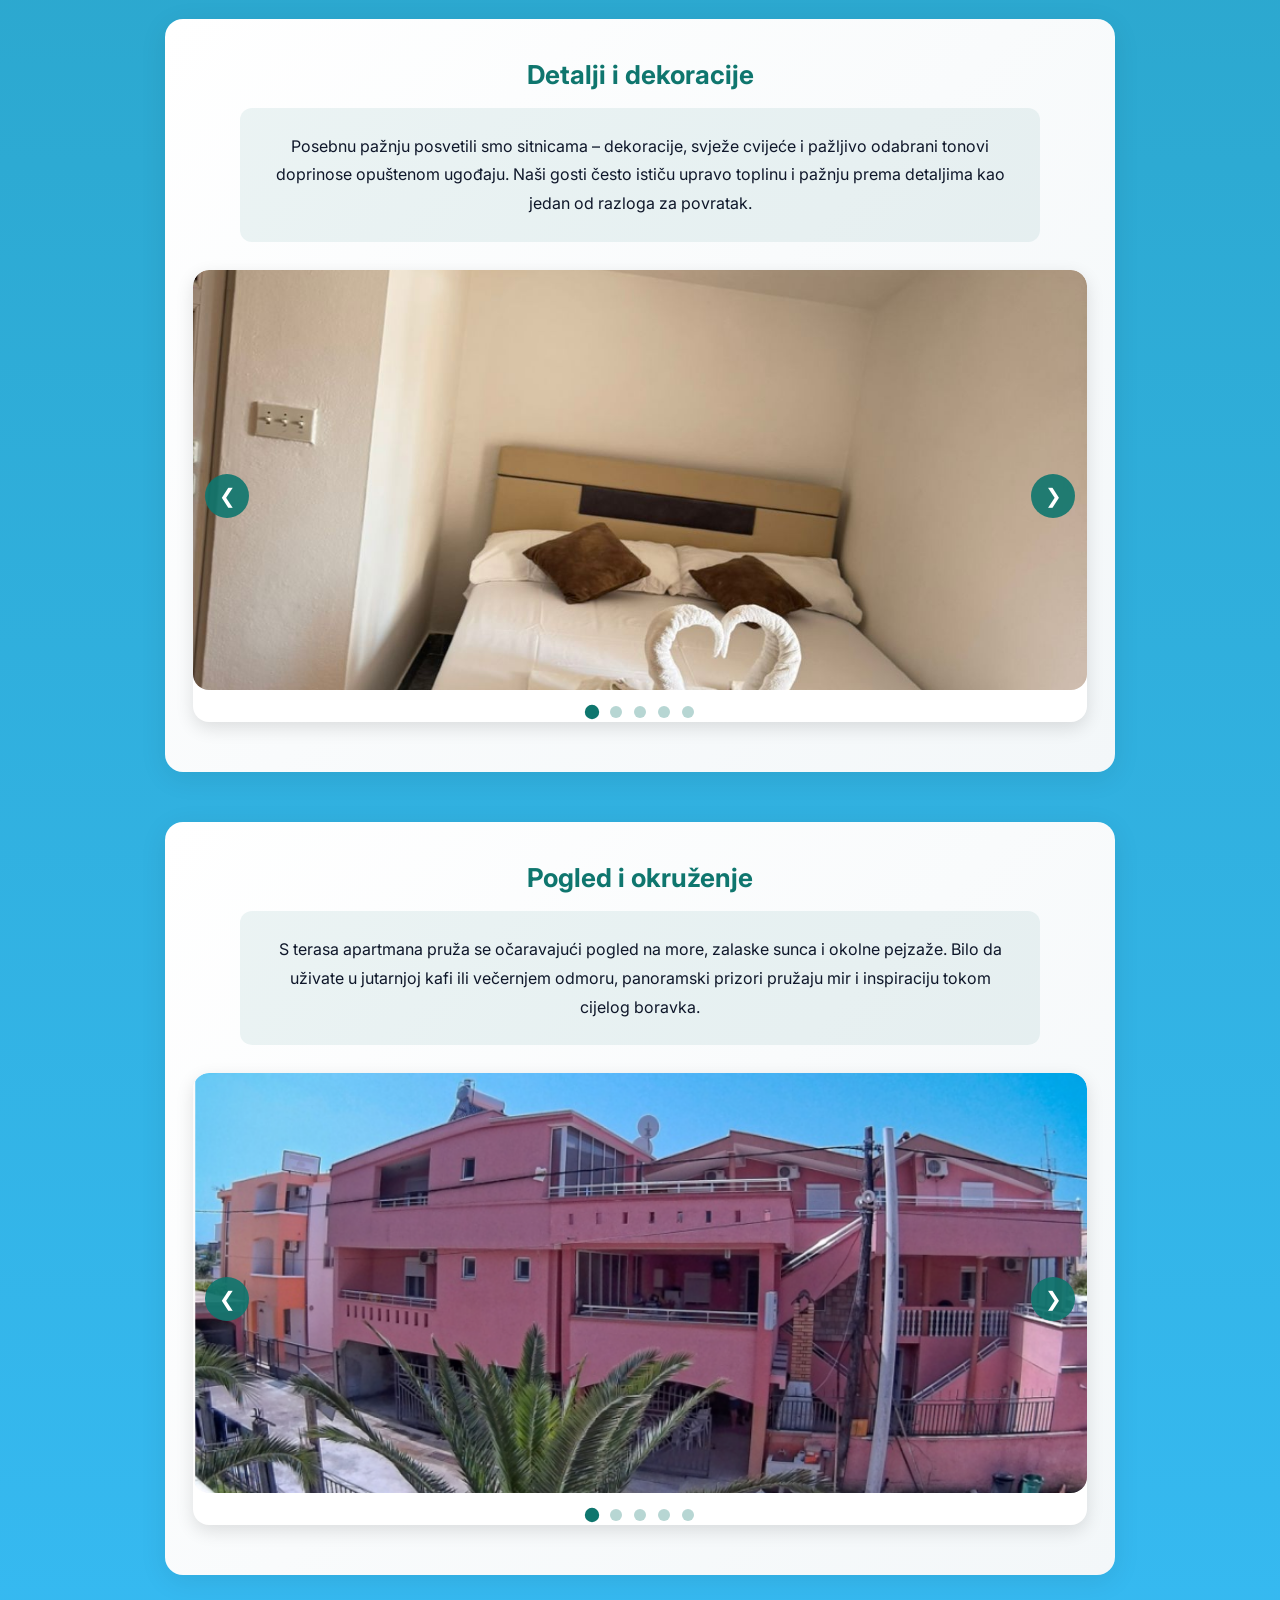
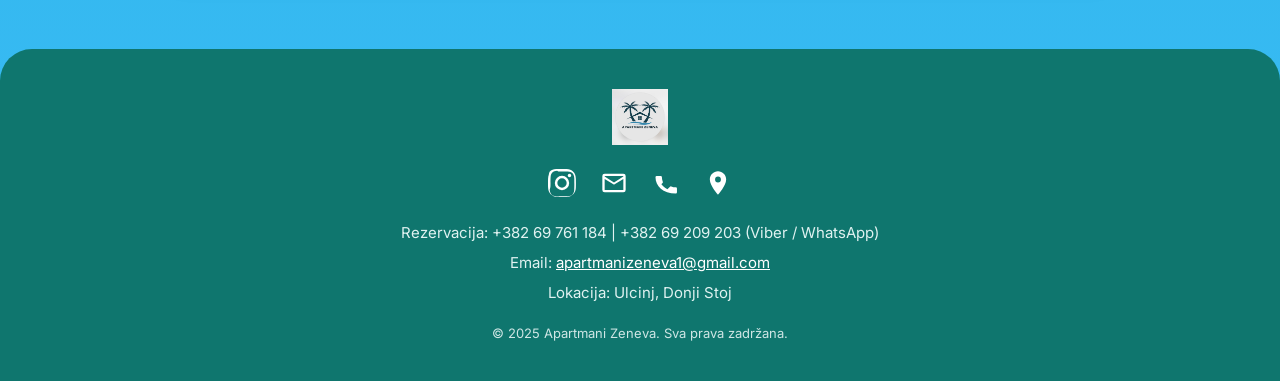
==== commit 6ef87651: "Update index.html" ====
--- a/index.html
+++ b/index.html
@@ -3,7 +3,11 @@
 <head>
 <meta charset="utf-8">
 <meta name="viewport" content="width=device-width, initial-scale=1">
-<title>Apartmani Zeneva</title>
+<title>Apartmani Zeneva</title
+<meta name="description" content="Apartmani Zeneva nude moderan smještaj uz more, s besplatnim Wi-Fi-em, privatnim parkingom, klimatizacijom i pogledom na more. Rezervirajte svoj savršen odmor još danas!">
+  <meta name="keywords" content="apartmani Zeneva, smještaj Hrvatska, apartmani uz more, privatni apartmani, odmor na moru, smještaj Biograd, apartmani Dalmacija, Zeneva apartmani, obiteljski odmor">
+  <meta name="author" content="Apartmani Zeneva">
+  <meta name="robots" content="index, follow">
 <link href="https://fonts.googleapis.com/css2?family=Inter:wght@300;400;600;700&display=swap" rel="stylesheet">
 <link rel="stylesheet" href="style.css">
 
@@ -256,3 +260,4 @@
 
 </body>
 </html>
+
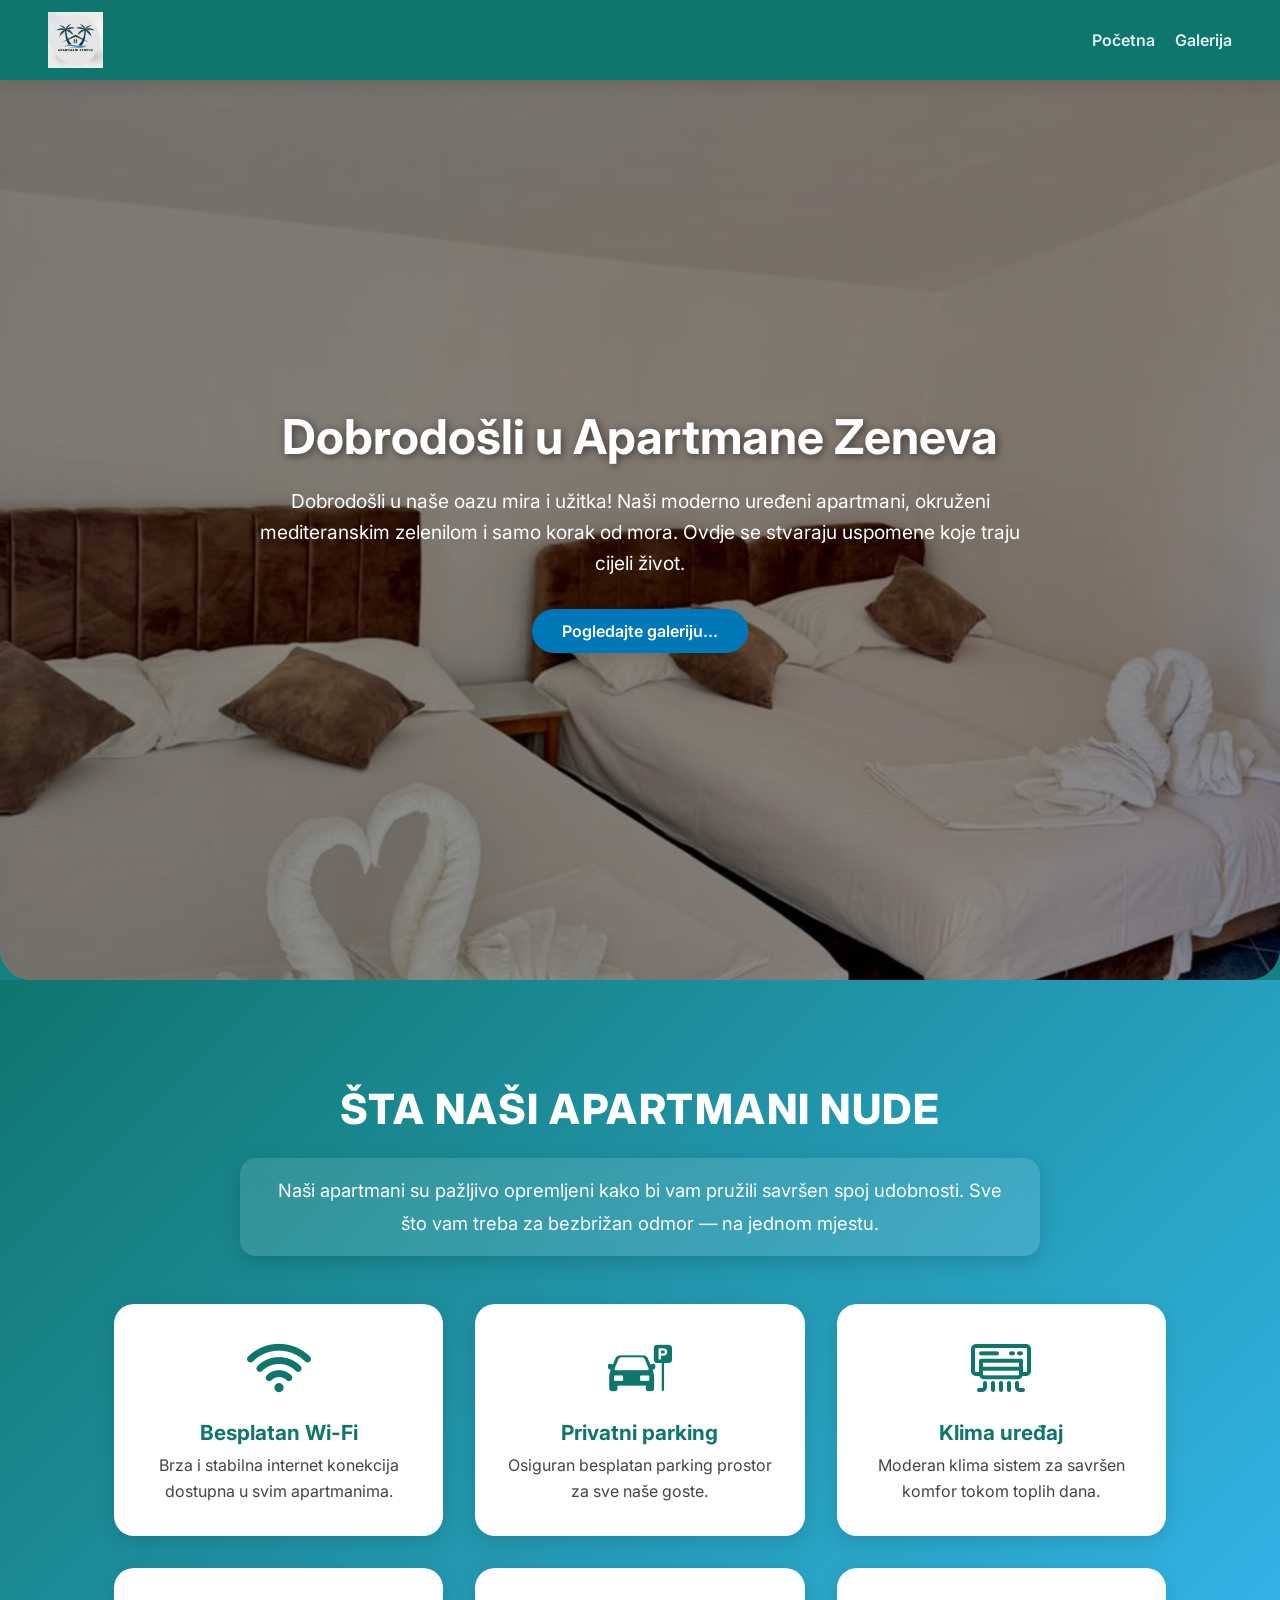
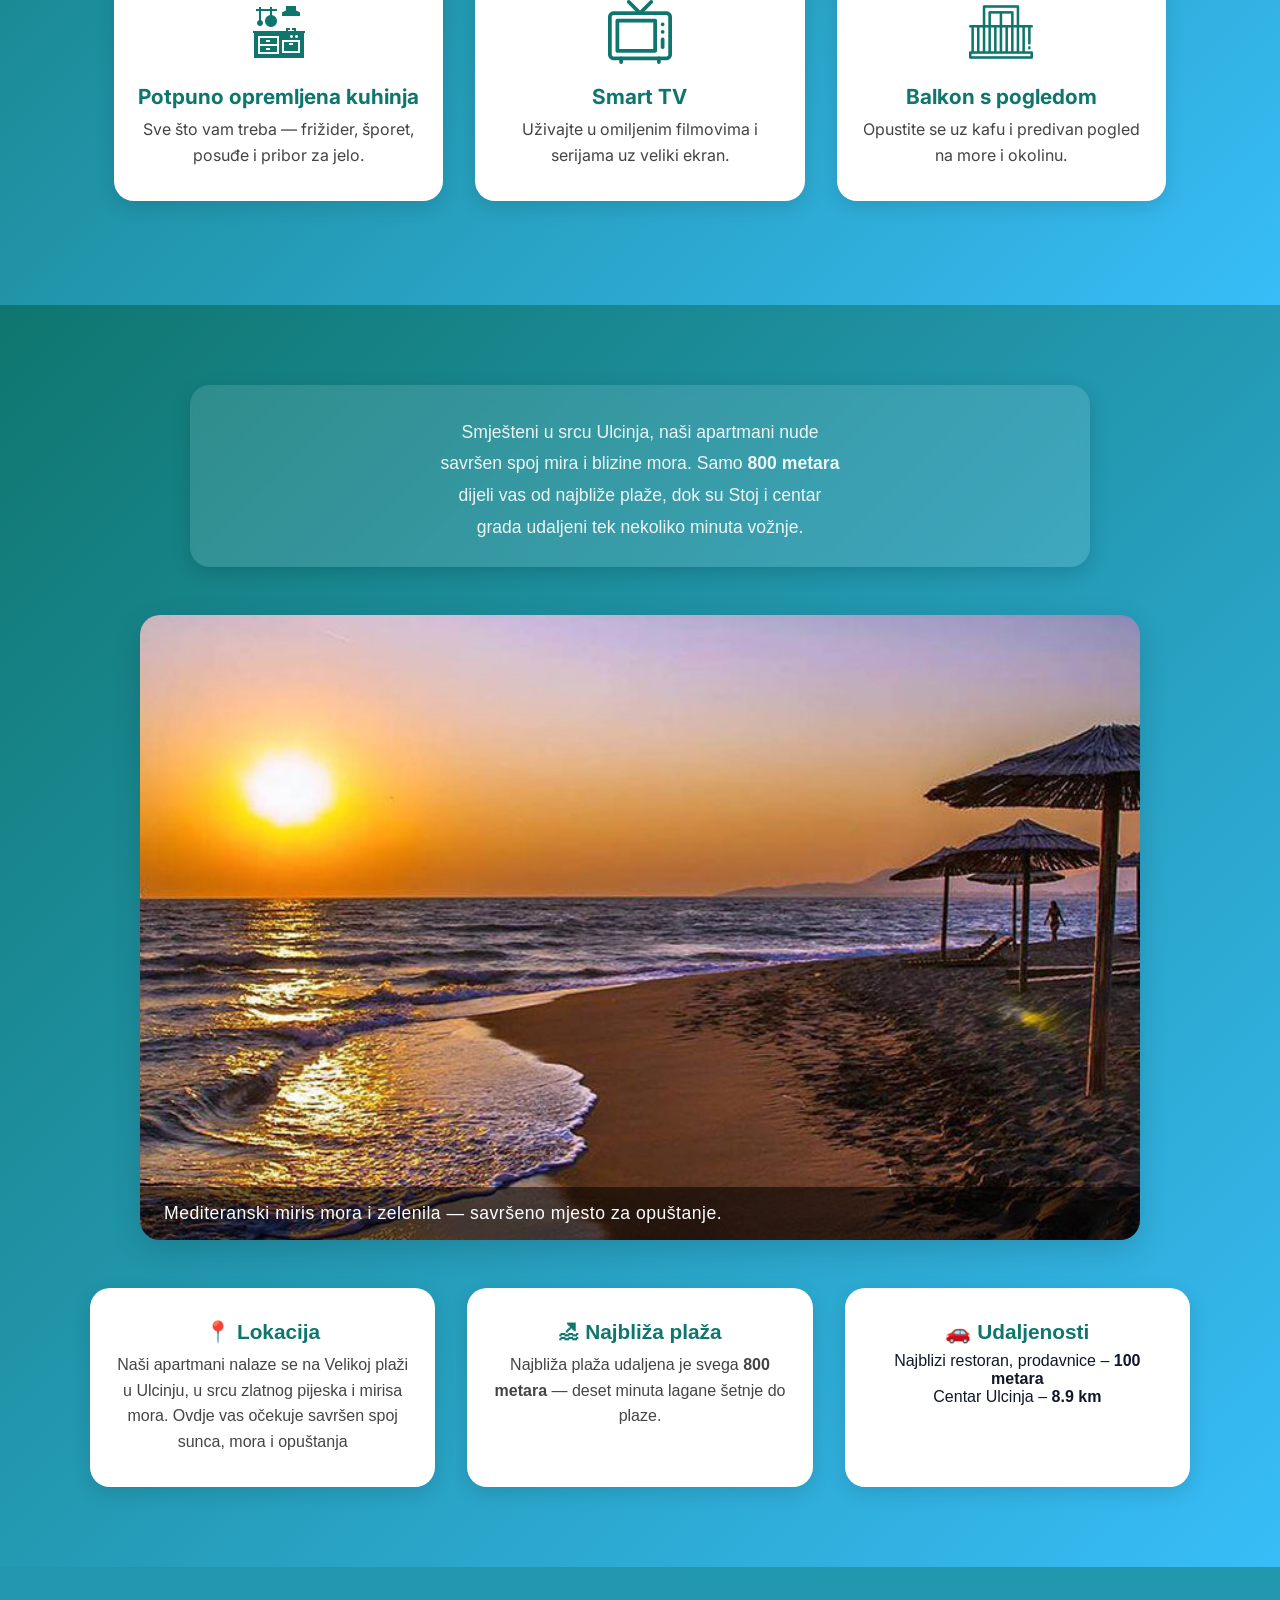
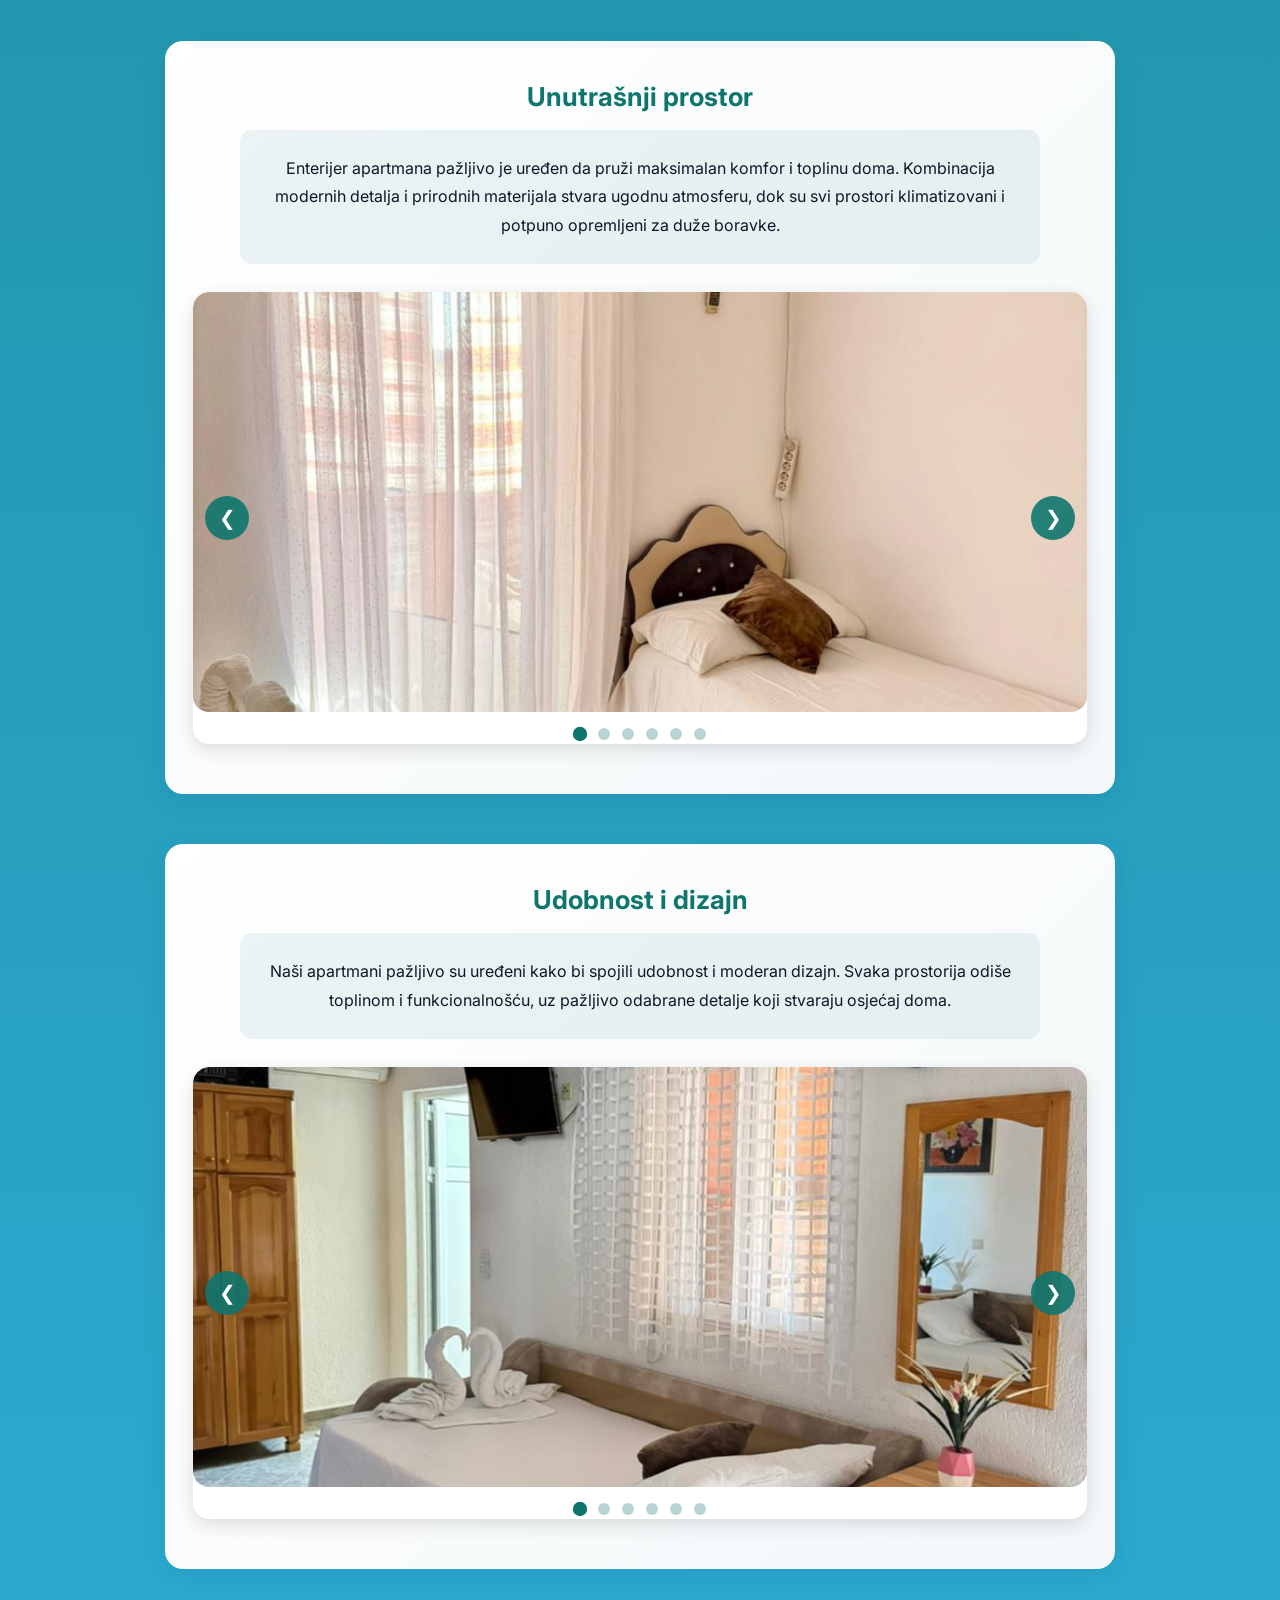
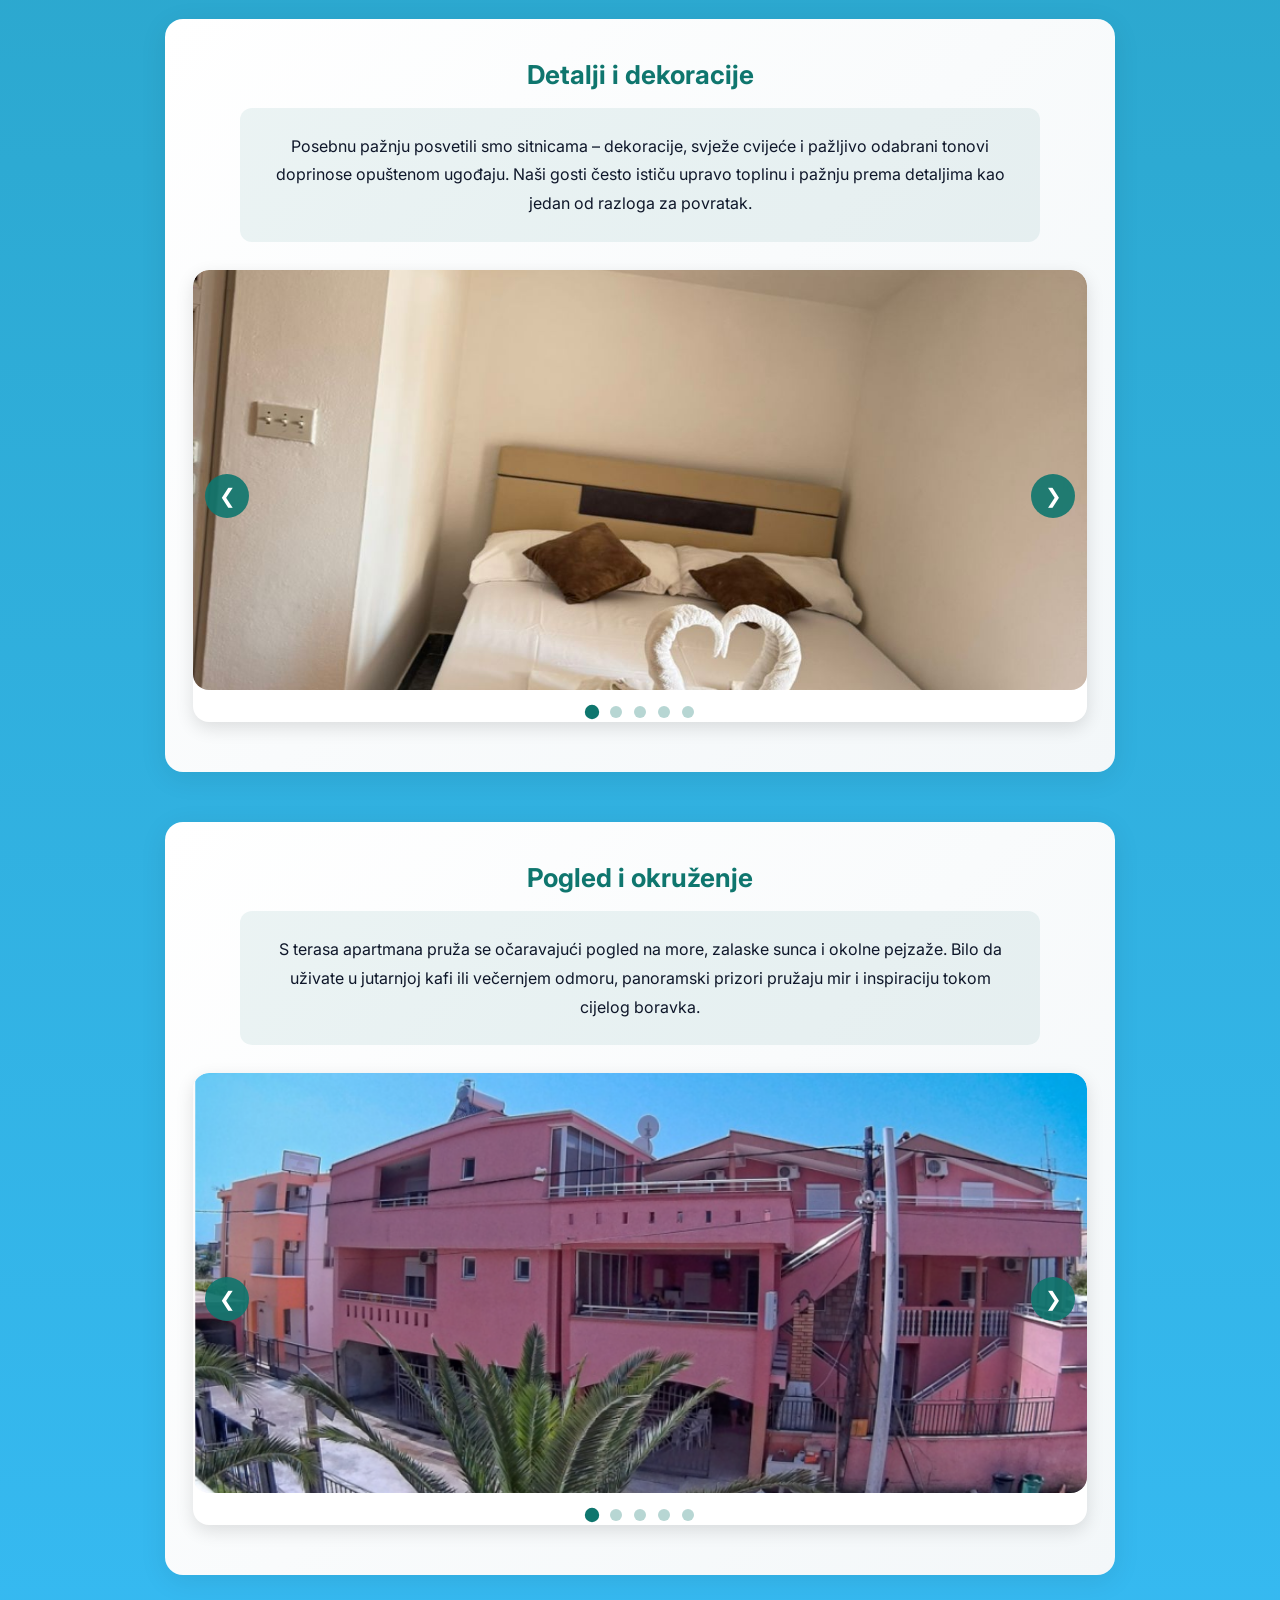
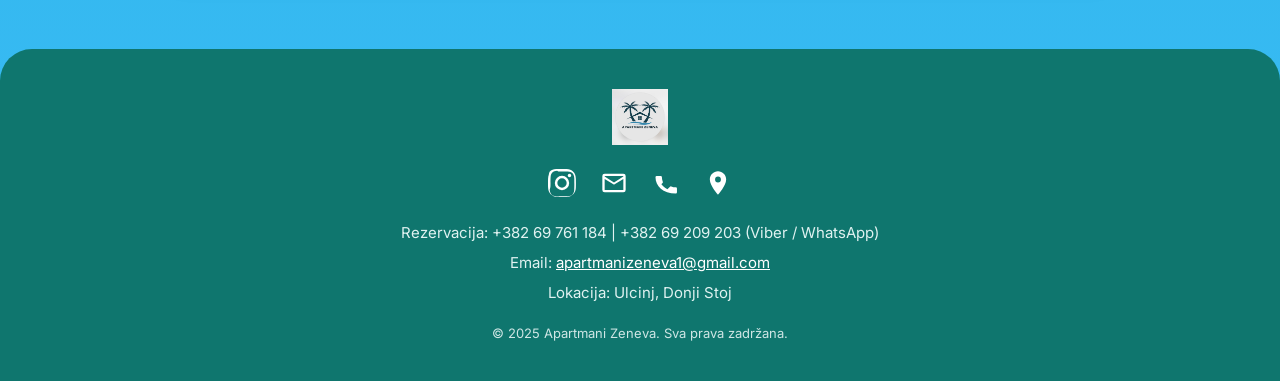
==== commit b8aa0552: "Update index.html" ====
--- a/index.html
+++ b/index.html
@@ -25,7 +25,7 @@
   <nav class="desktop-nav">
     <a href="#pocetna">Početna</a>
     <a href="galerija.html">Galerija</a>
-    <a href="#smjestaj">Smještaj</a>
+    
     
   </nav>
   <button class="hamburger" id="hamburger" aria-label="Otvori navigaciju" aria-expanded="false">
@@ -36,14 +36,14 @@
 <div id="mobileNav" class="mobile-nav">
   <a href="#pocetna">Početna</a>
   <a href="galerija.html">Galerija</a>
-  <a href="#smjestaj">Smještaj</a>
+  
 </div>
 
 <section class="hero-intro" id="pocetna">
   <div class="hero-content">
     <h1>Dobrodošli u Apartmane Zeneva</h1>
 <p>
-  Dobrodošli u vaše oazu mira i užitka! Naši moderno uređeni apartmani, okruženi mediteranskim zelenilom i samo korak od mora. Ovdje se stvaraju uspomene koje traju cijeli život.
+  Dobrodošli u naše oazu mira i užitka! Naši moderno uređeni apartmani, okruženi mediteranskim zelenilom i samo korak od mora. Ovdje se stvaraju uspomene koje traju cijeli život.
 </p>    <a href="galerija.html" class="hero-btn">Pogledajte galeriju...</a>
   </div>
 </section>
@@ -261,3 +261,4 @@
 </body>
 </html>
 
+
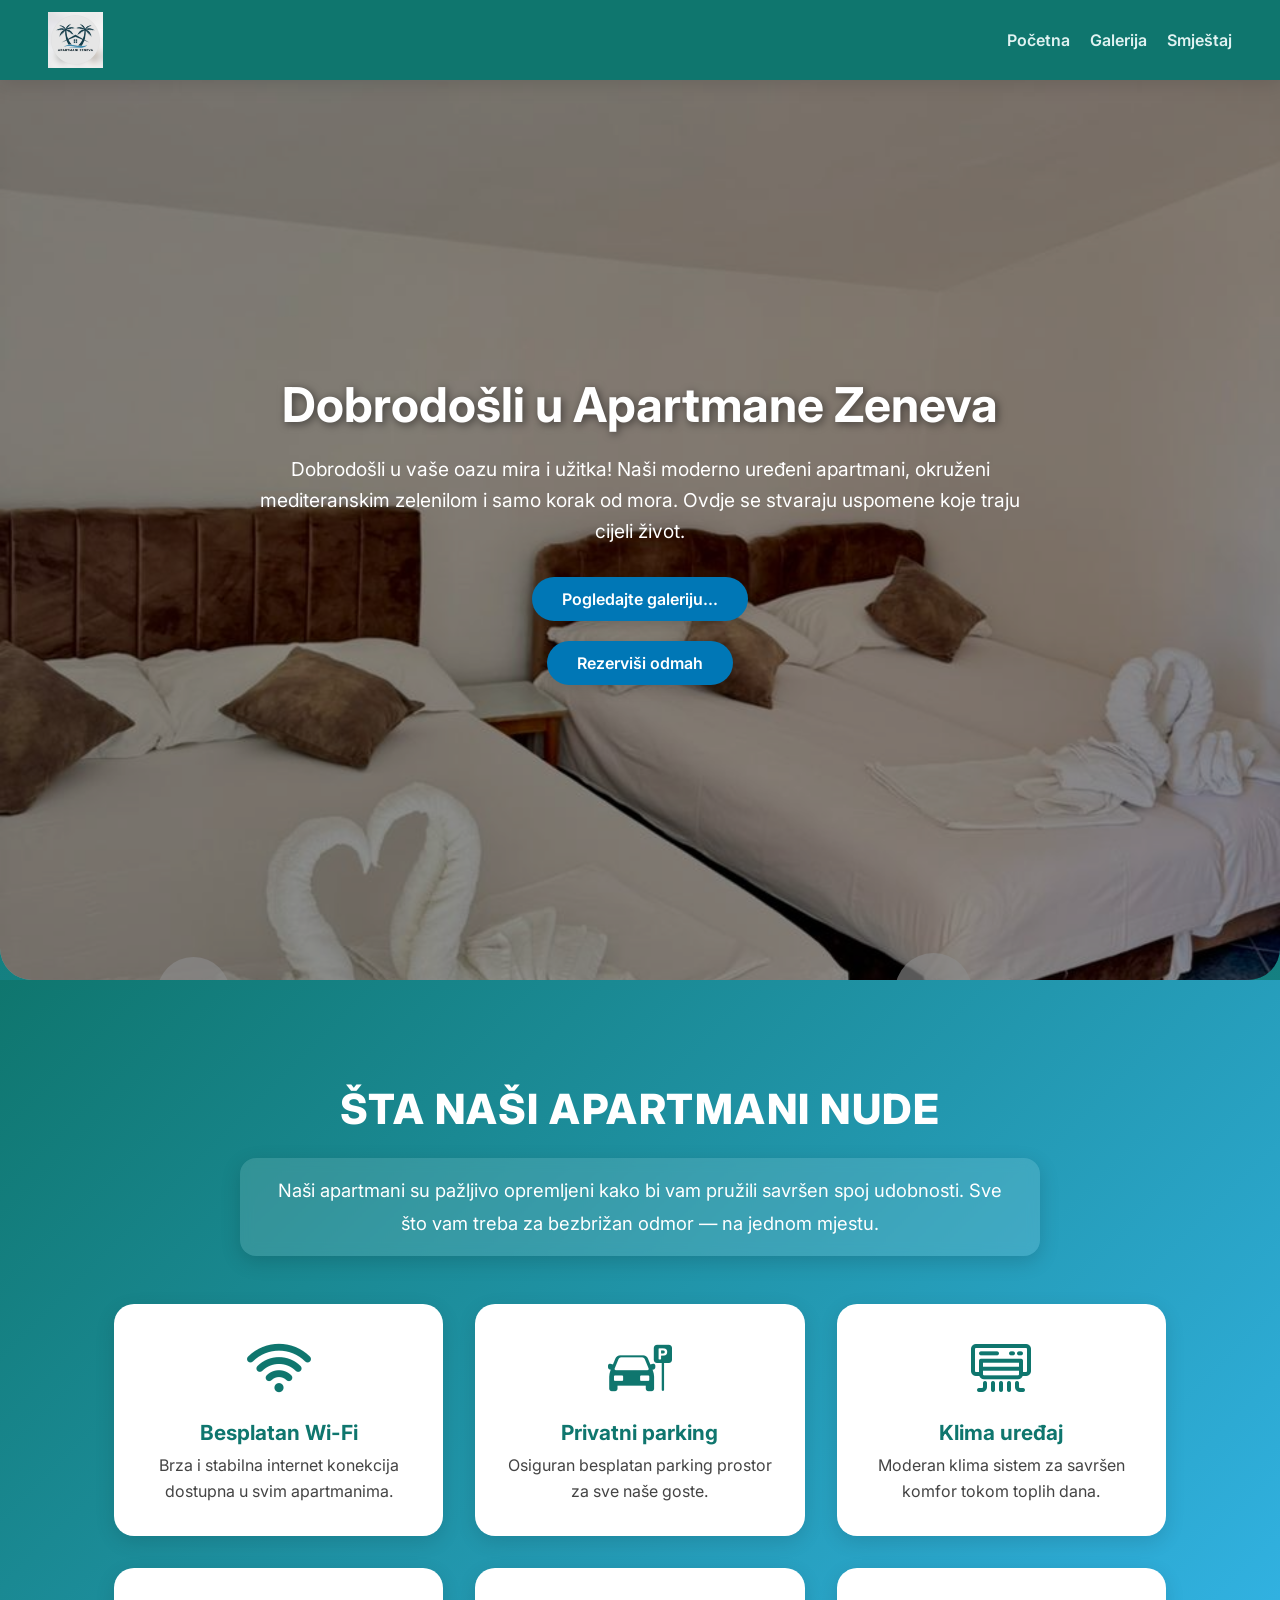
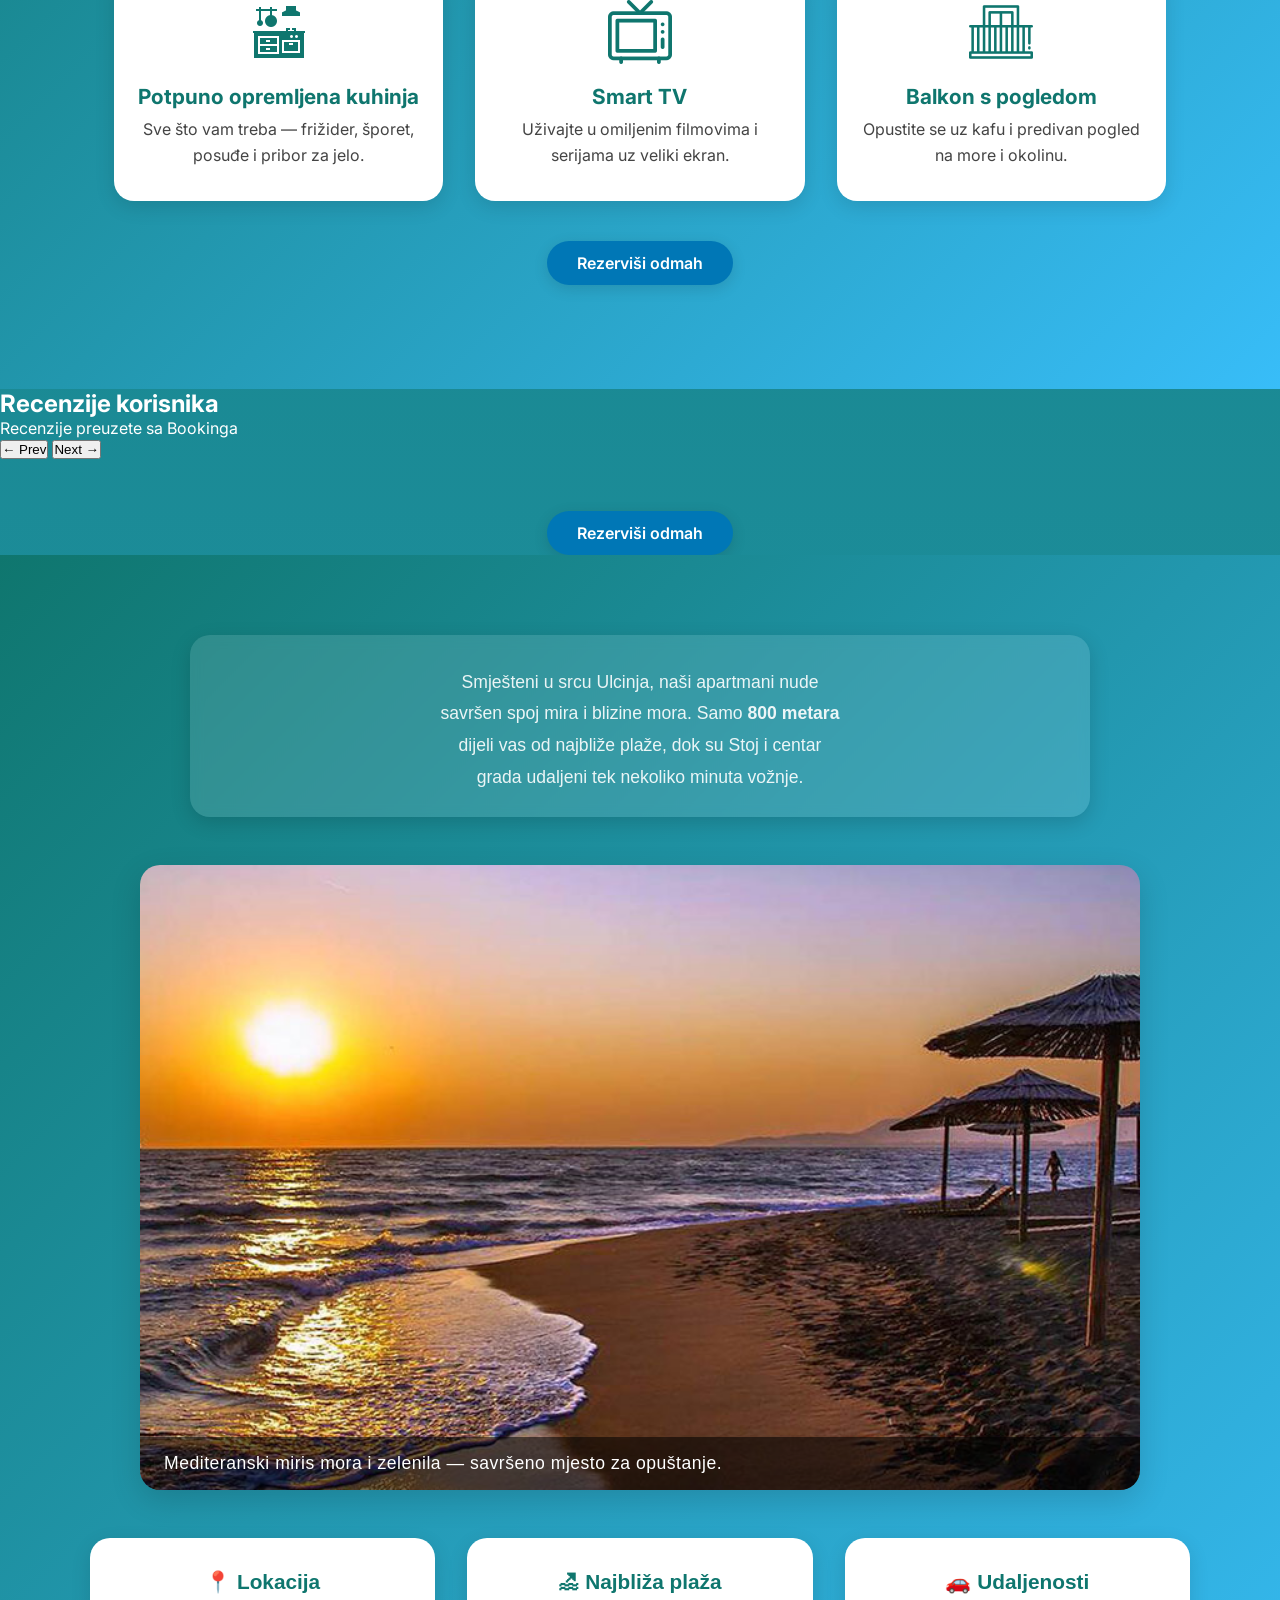
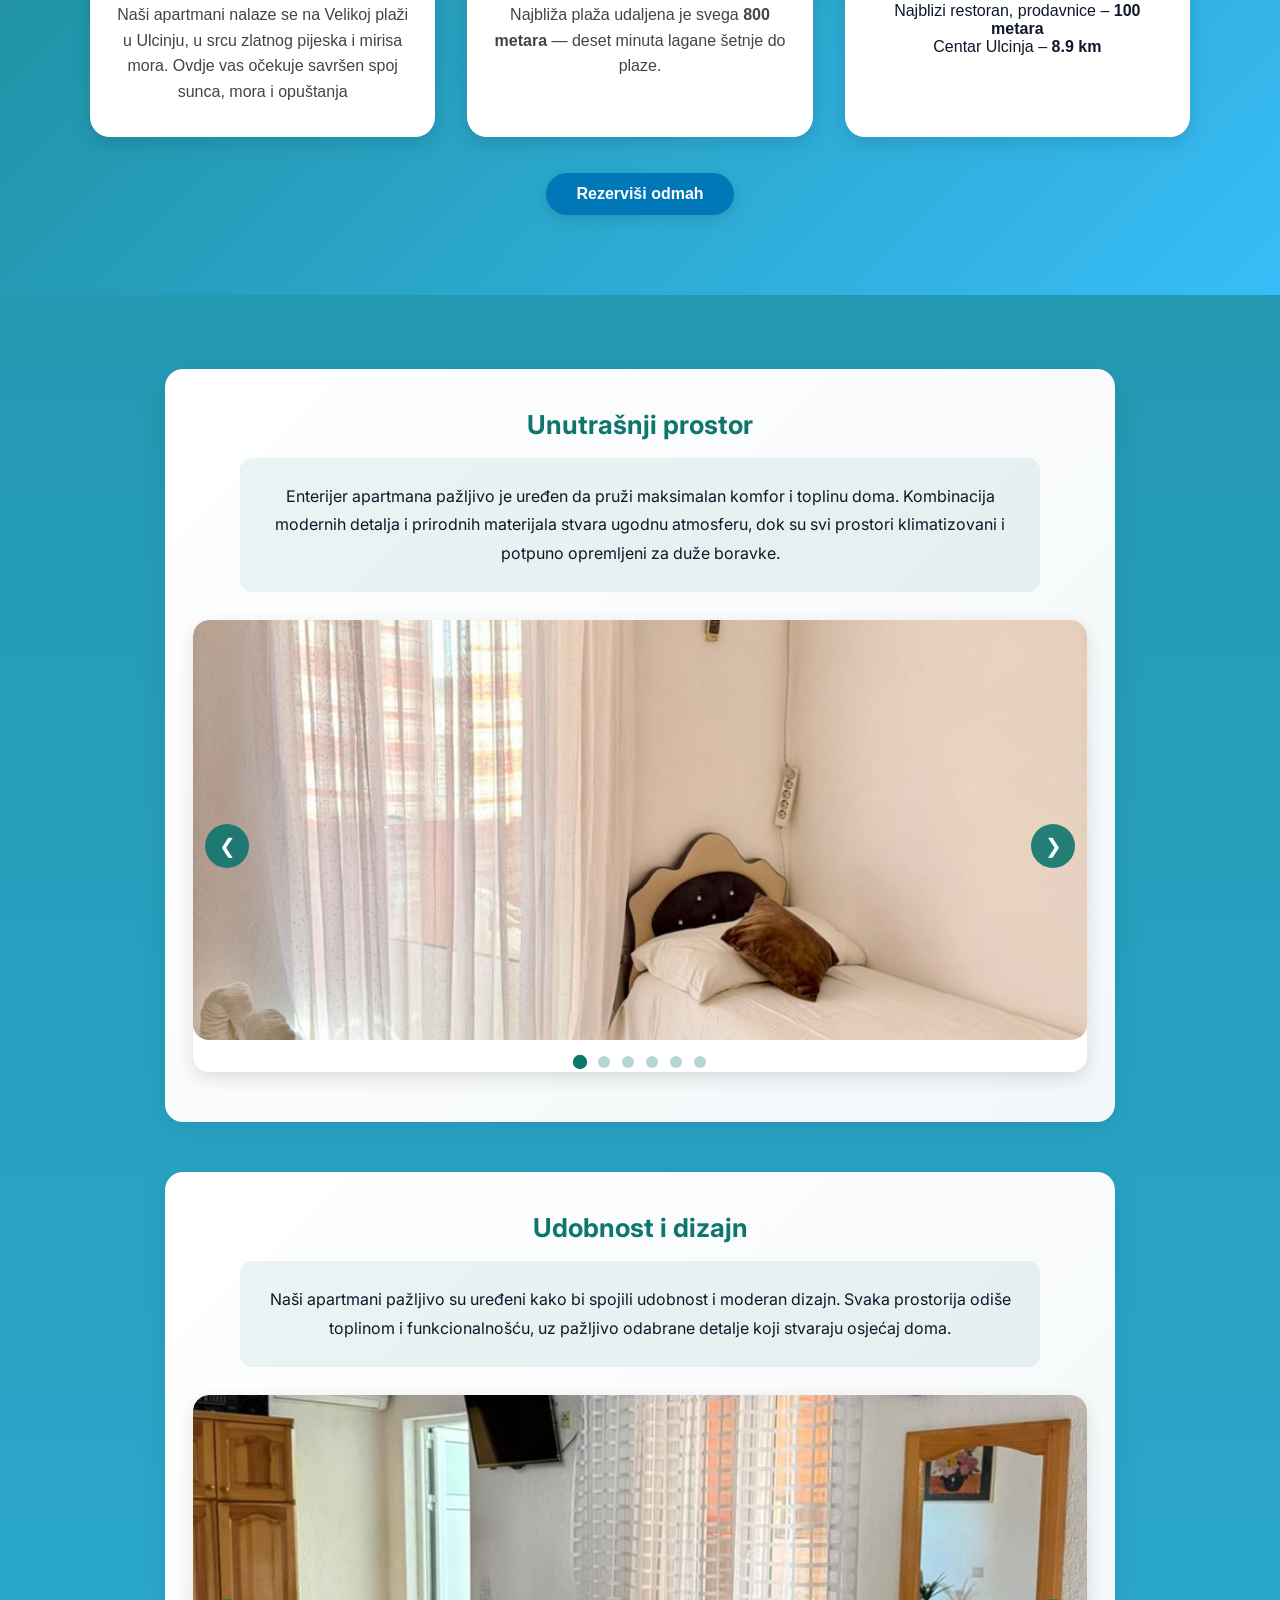
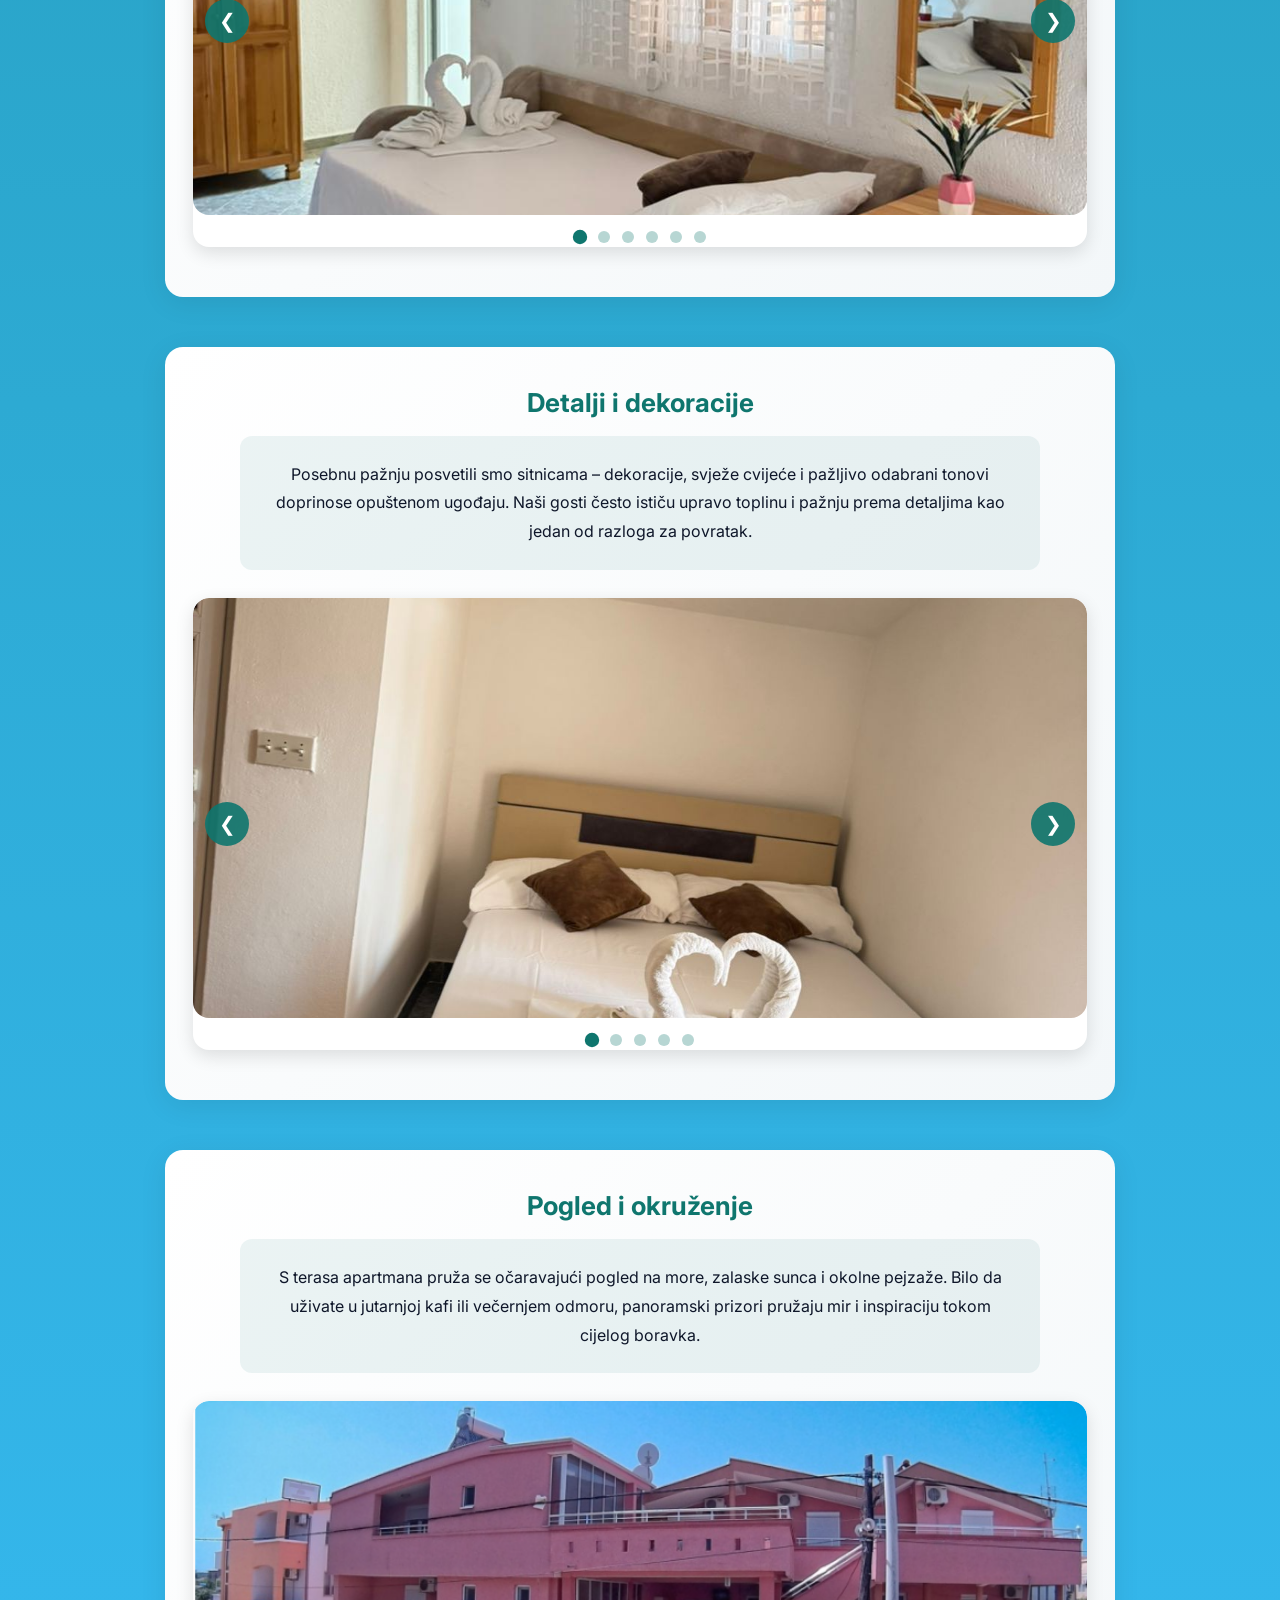
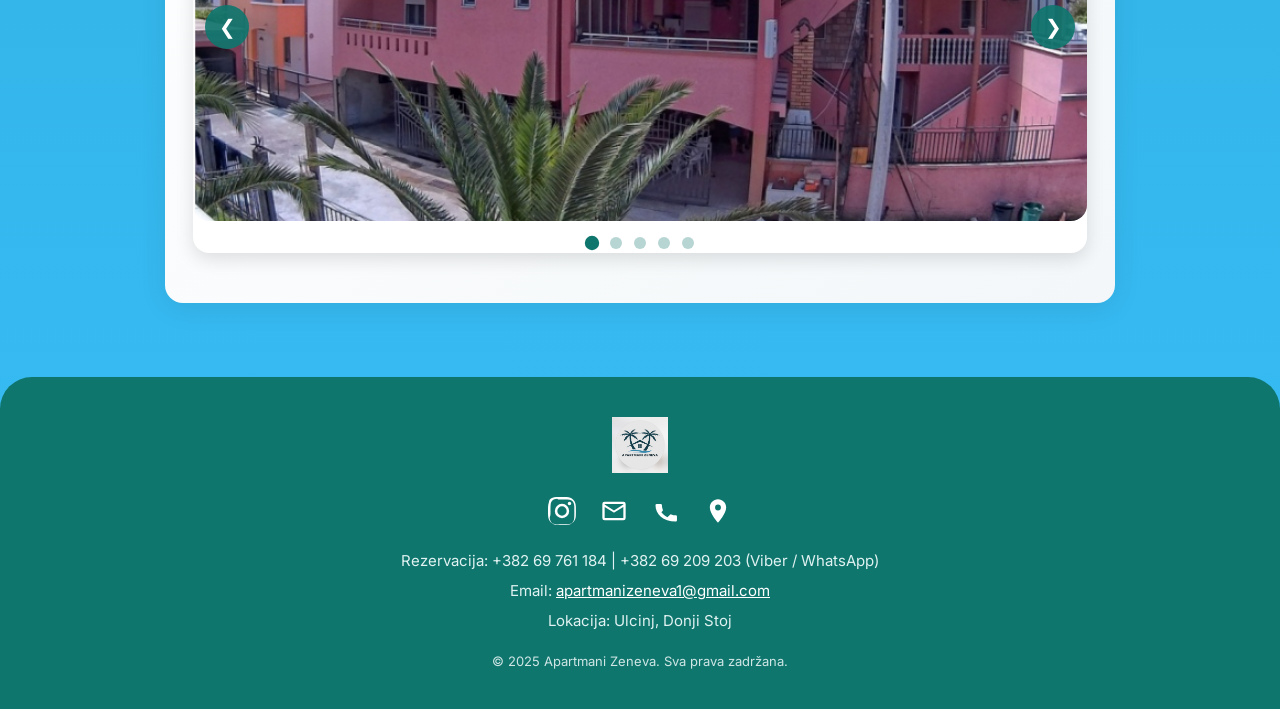
==== commit 6e72af66: "Update index.html" ====
--- a/index.html
+++ b/index.html
@@ -3,7 +3,7 @@
 <head>
 <meta charset="utf-8">
 <meta name="viewport" content="width=device-width, initial-scale=1">
-<title>Apartmani Zeneva</title
+<title>Apartmani Zeneva</title>
 <meta name="description" content="Apartmani Zeneva nude moderan smještaj uz more, s besplatnim Wi-Fi-em, privatnim parkingom, klimatizacijom i pogledom na more. Rezervirajte svoj savršen odmor još danas!">
   <meta name="keywords" content="apartmani Zeneva, smještaj Hrvatska, apartmani uz more, privatni apartmani, odmor na moru, smještaj Biograd, apartmani Dalmacija, Zeneva apartmani, obiteljski odmor">
   <meta name="author" content="Apartmani Zeneva">
@@ -25,7 +25,7 @@
   <nav class="desktop-nav">
     <a href="#pocetna">Početna</a>
     <a href="galerija.html">Galerija</a>
-    
+    <a href="#smjestaj">Smještaj</a>
     
   </nav>
   <button class="hamburger" id="hamburger" aria-label="Otvori navigaciju" aria-expanded="false">
@@ -36,15 +36,18 @@
 <div id="mobileNav" class="mobile-nav">
   <a href="#pocetna">Početna</a>
   <a href="galerija.html">Galerija</a>
-  
+  <a href="#smjestaj">Smještaj</a>
 </div>
 
 <section class="hero-intro" id="pocetna">
   <div class="hero-content">
     <h1>Dobrodošli u Apartmane Zeneva</h1>
 <p>
-  Dobrodošli u naše oazu mira i užitka! Naši moderno uređeni apartmani, okruženi mediteranskim zelenilom i samo korak od mora. Ovdje se stvaraju uspomene koje traju cijeli život.
-</p>    <a href="galerija.html" class="hero-btn">Pogledajte galeriju...</a>
+  Dobrodošli u vaše oazu mira i užitka! Naši moderno uređeni apartmani, okruženi mediteranskim zelenilom i samo korak od mora. Ovdje se stvaraju uspomene koje traju cijeli život.
+</p>    
+<a href="galerija.html" class="hero-btn hero-btn--secondary">Pogledajte galeriju...</a><br><br>
+<a href="https://www.booking.com/hotel/me/apartments-zeneva.html?aid=1263239;label=PShare-Pulse-9oJGTK@1767550090" class="hero-btn hero-btn--primary">Rezerviši odmah</a>
+
   </div>
 </section>
 
@@ -92,9 +95,52 @@
         <h3>Balkon s pogledom</h3>
         <p>Opustite se uz kafu i predivan pogled na more i okolinu.</p>
       </article>
-    </div>
+     
+    </div>
+    <br><br>
+  <div style="display:flex; justify-content:center; width:100%;">
+    <a href="https://www.booking.com/hotel/me/apartments-zeneva.html?aid=1263239;label=PShare-Pulse-9oJGTK@1767550090"
+       class="hero-btn hero-btn--primary">
+      Rezerviši odmah
+    </a>
   </div>
 </section>
+
+
+
+  
+<section class="reviews" id="reviews">
+  <div class="reviews__header">
+    <h2>Recenzije korisnika</h2>
+    <p>Recenzije preuzete sa Bookinga</p>
+  </div>
+
+  <div class="reviews__panel" id="reviewsPanel" aria-live="polite">
+    
+  </div>
+
+  <div class="reviews__controls">
+    <button class="btn btn--ghost" id="prevBtn" aria-label="Prethodne recenzije">← Prev</button>
+    <button class="btn btn--ghost" id="nextBtn" aria-label="Sljedeće recenzije">Next →</button>
+  </div>
+
+  <div class="dots" id="dots" aria-label="Navigacija kroz stranice recenzija">
+    
+    
+  </div>
+  <br><br>
+  <div style="display:flex; justify-content:center; width:100%;">
+    <a href="https://www.booking.com/hotel/me/apartments-zeneva.html?aid=1263239;label=PShare-Pulse-9oJGTK@1767550090"
+       class="hero-btn hero-btn--primary">
+      Rezerviši odmah
+    </a>
+  </div>
+  
+</section>
+
+
+
+
 
 
 
@@ -128,6 +174,12 @@
       Najblizi restoran, prodavnice – <strong>100 metara</strong><br> Centar Ulcinja – <strong>8.9 km</strong><br>
     </article>
   </div>
+  <br><br>
+  <div style="display:flex; justify-content:center; width:100%;">
+    <a href="https://www.booking.com/hotel/me/apartments-zeneva.html?aid=1263239;label=PShare-Pulse-9oJGTK@1767550090"
+       class="hero-btn hero-btn--primary">
+      Rezerviši odmah
+    </a>
 </section>
 
 
@@ -262,3 +314,5 @@
 </html>
 
 
+
+
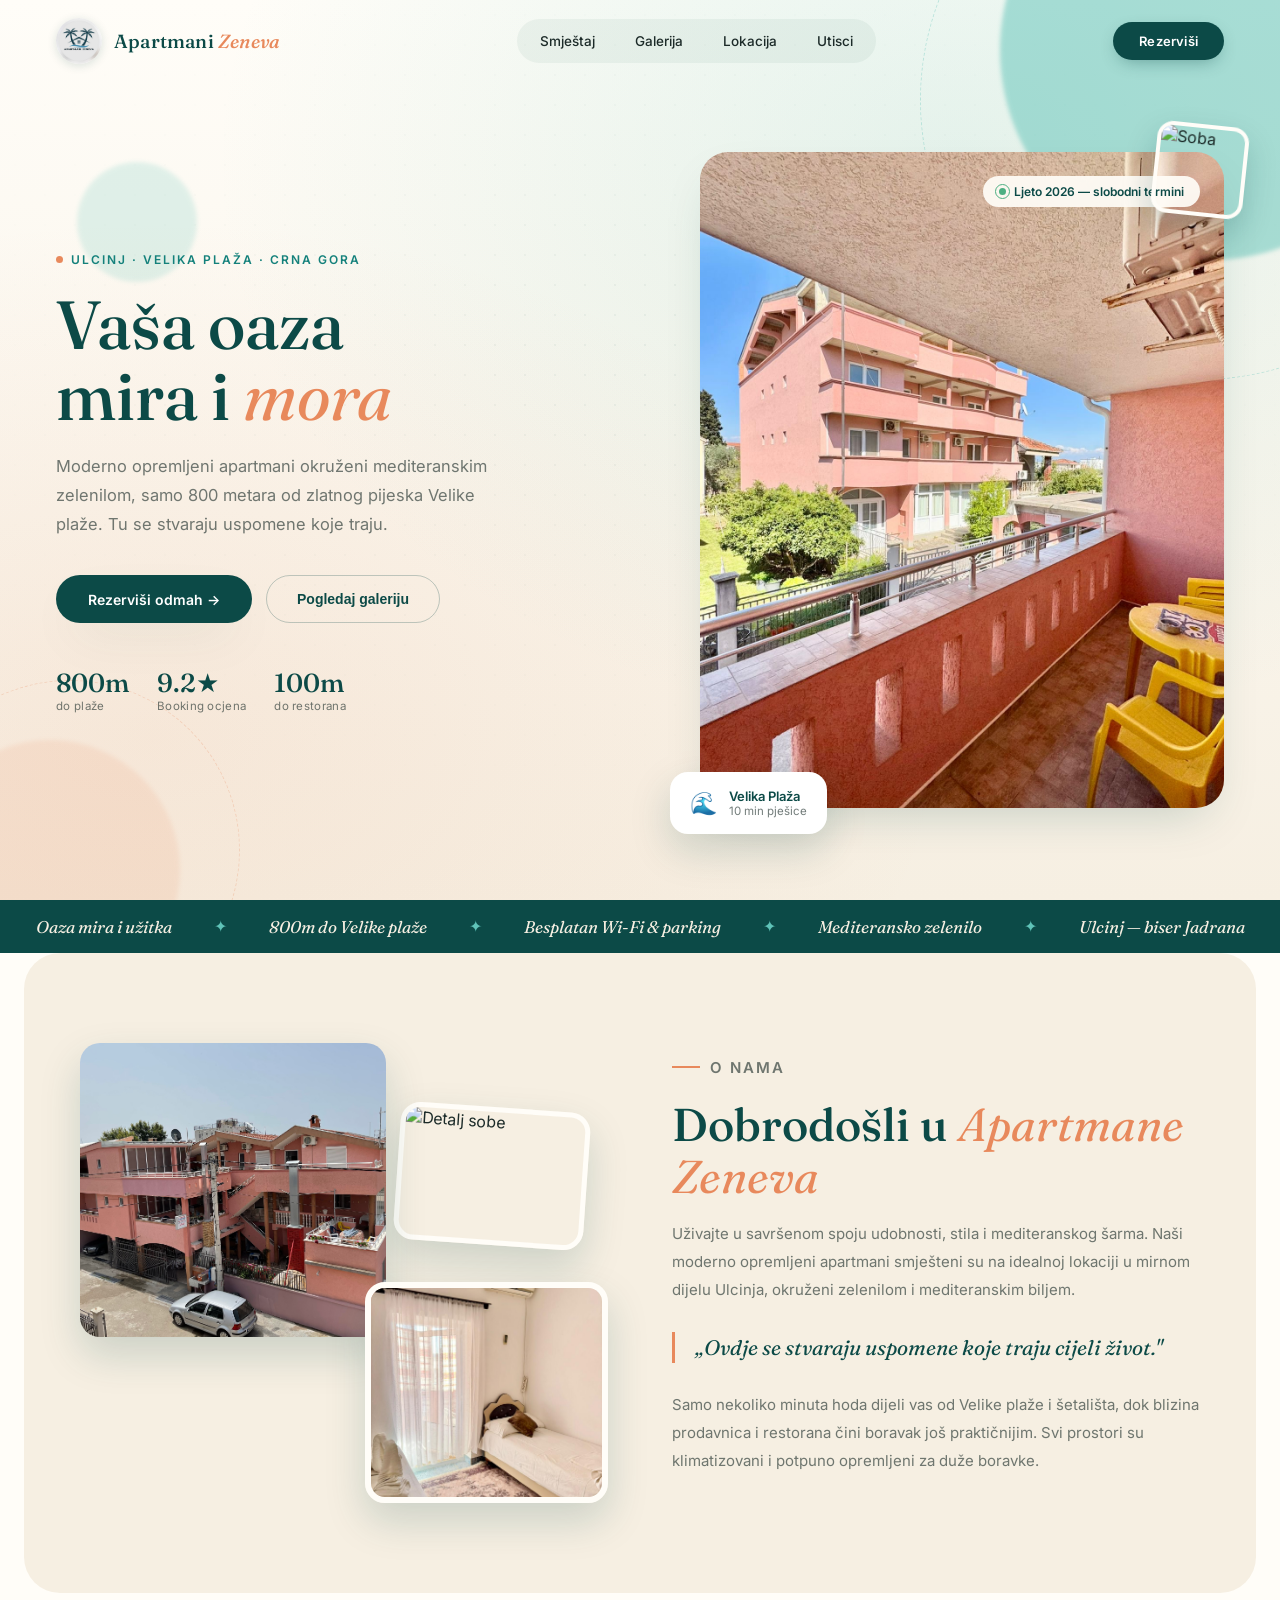
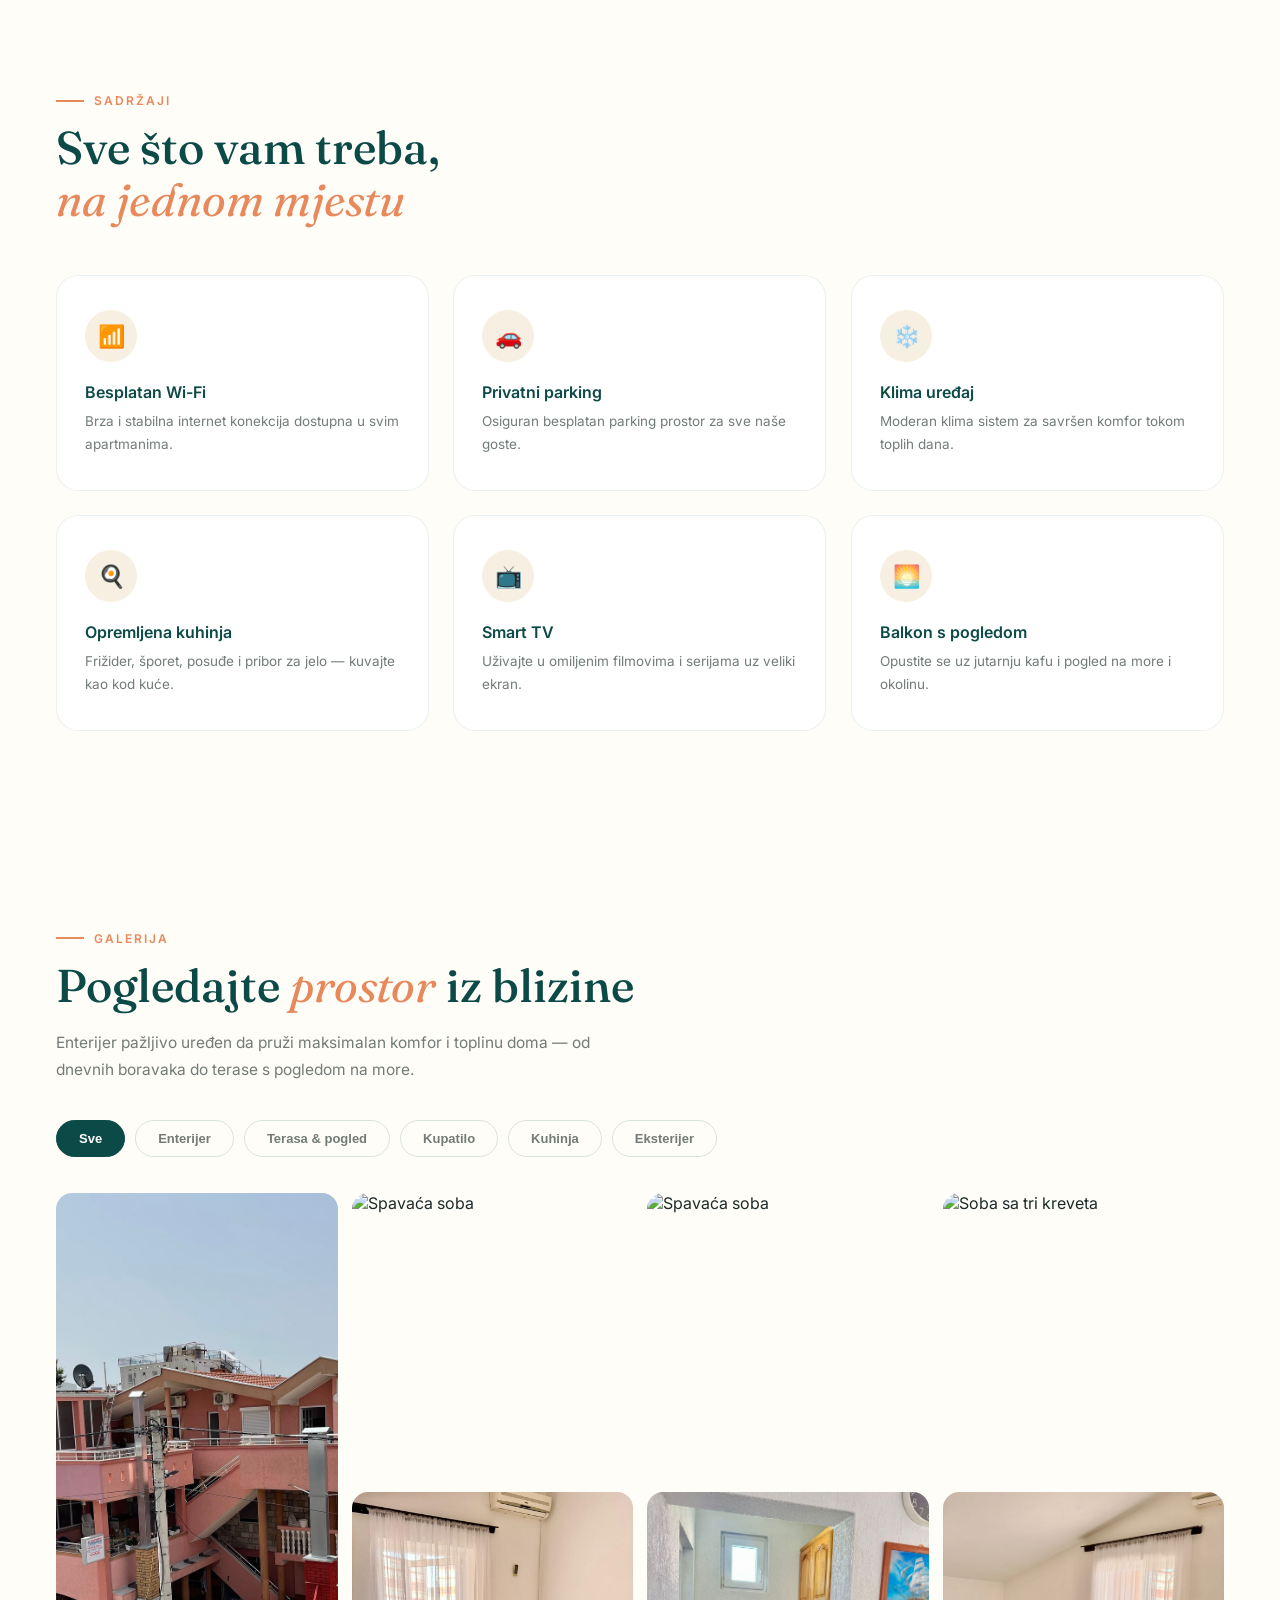
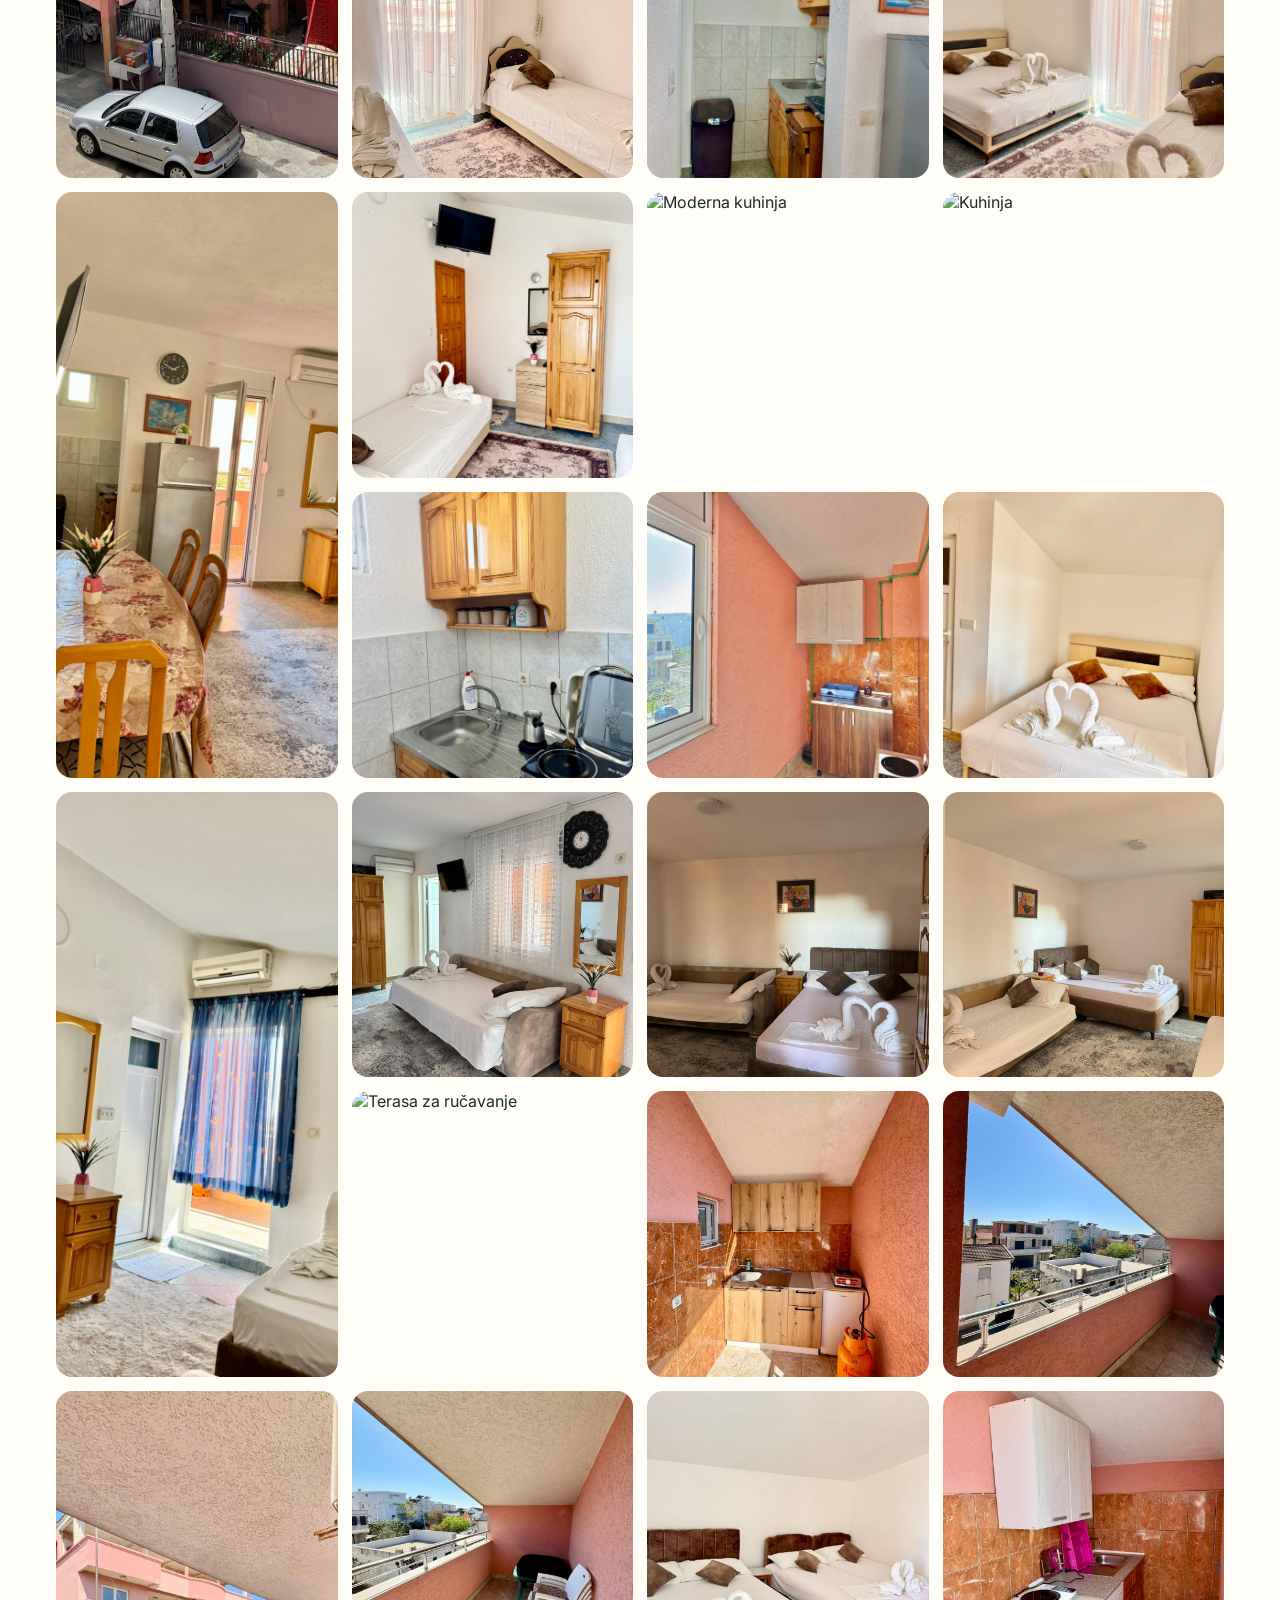
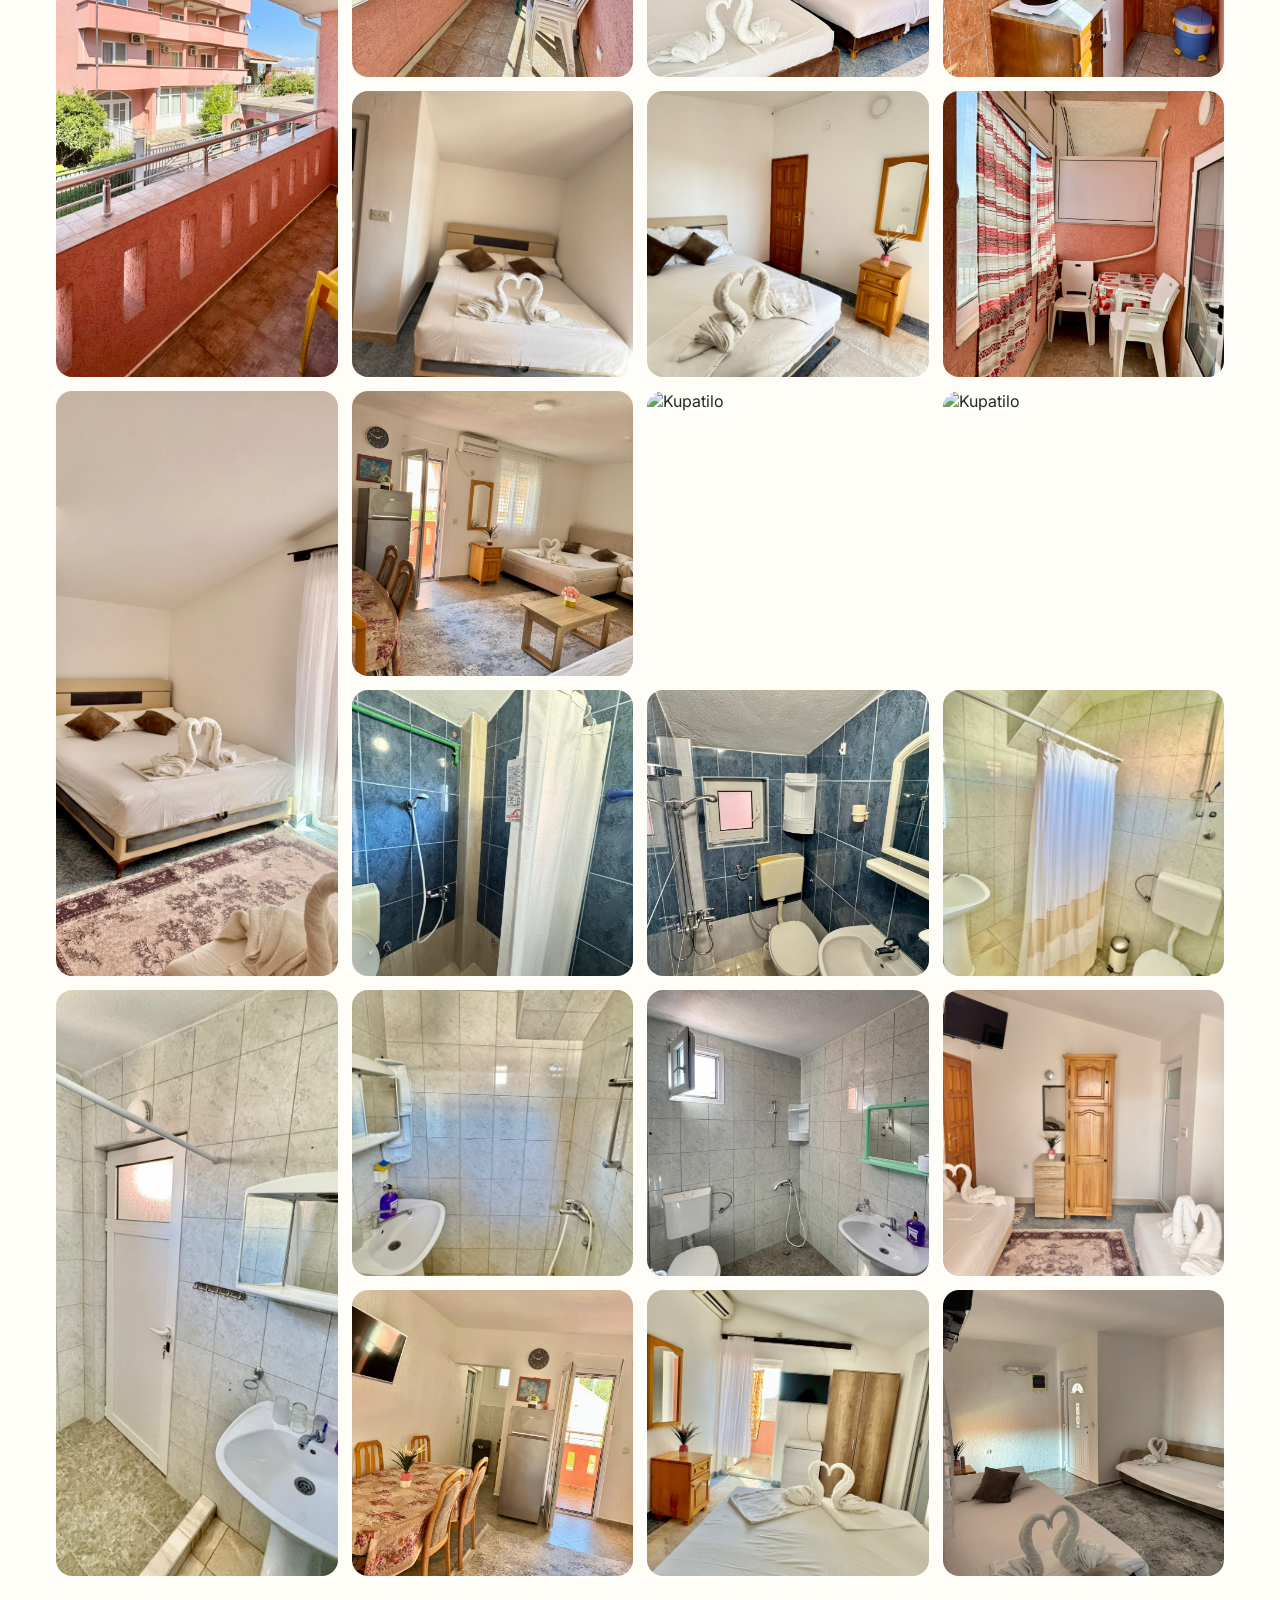
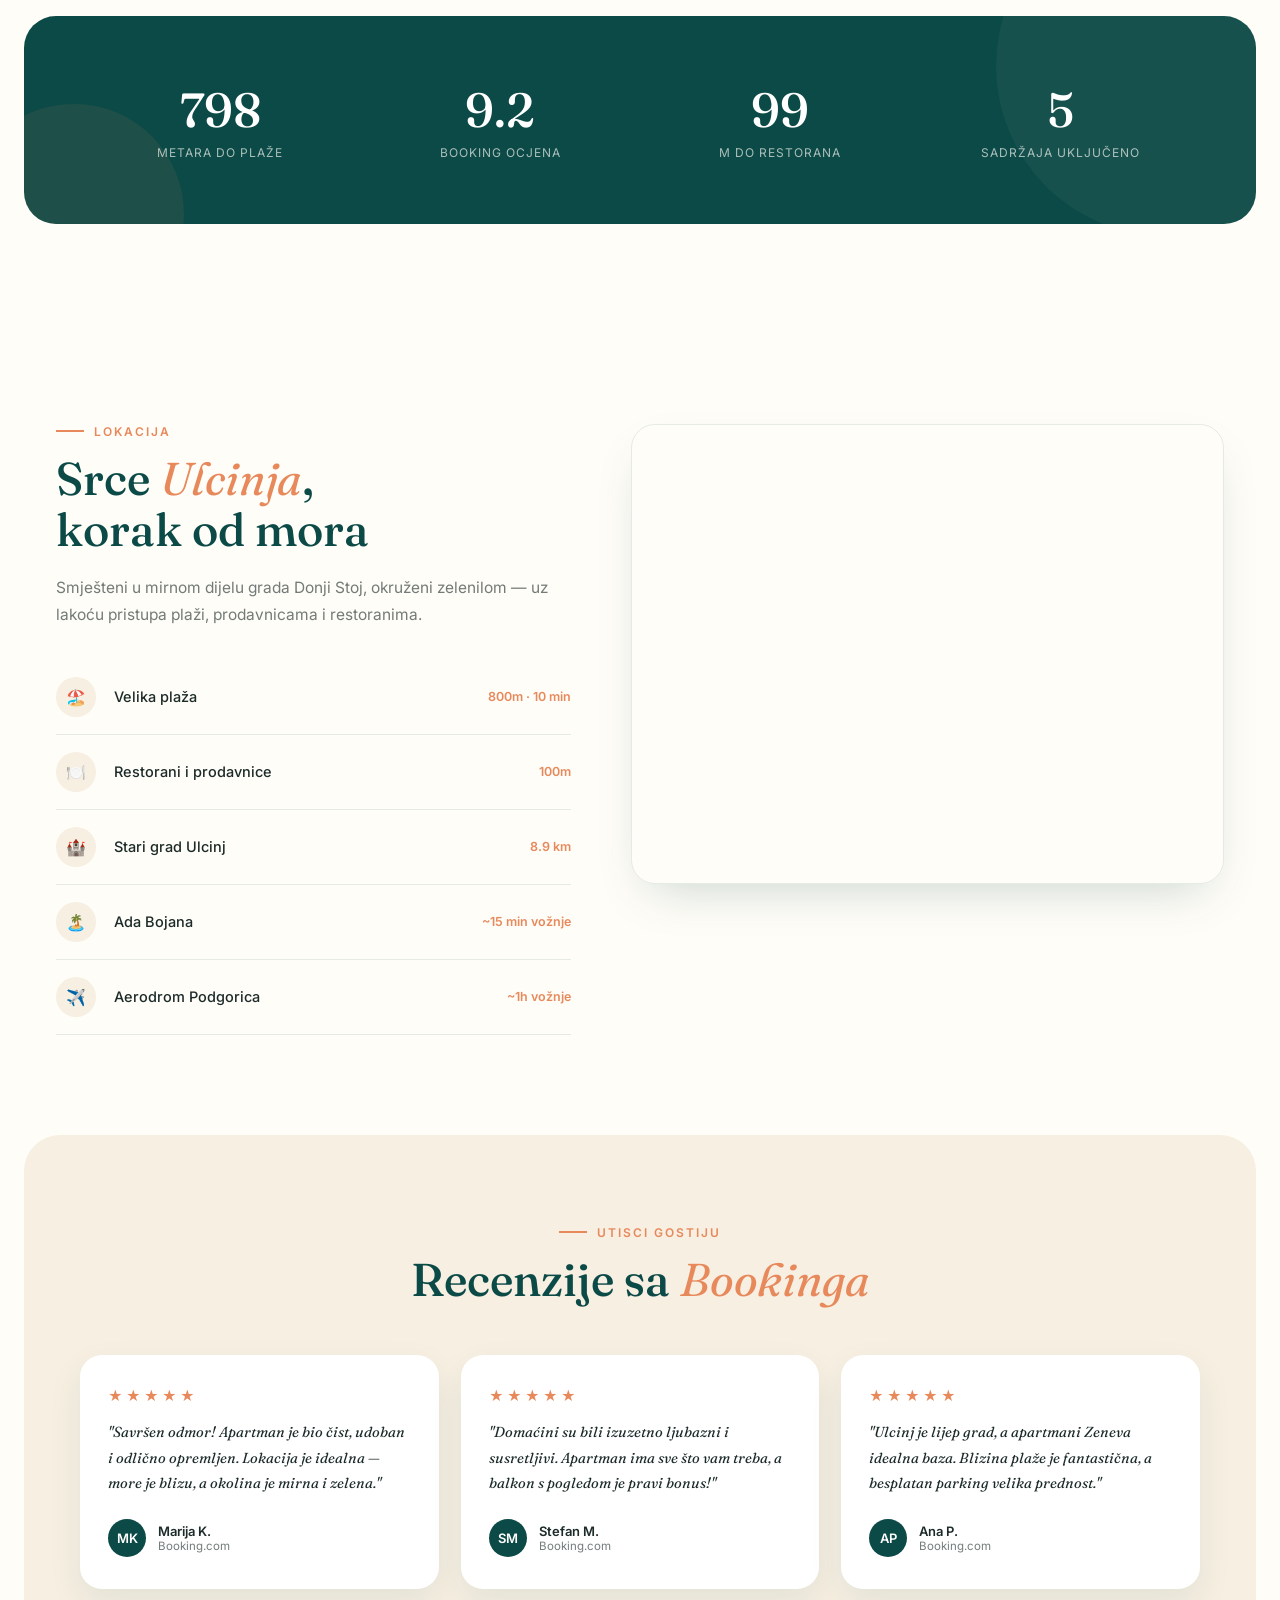
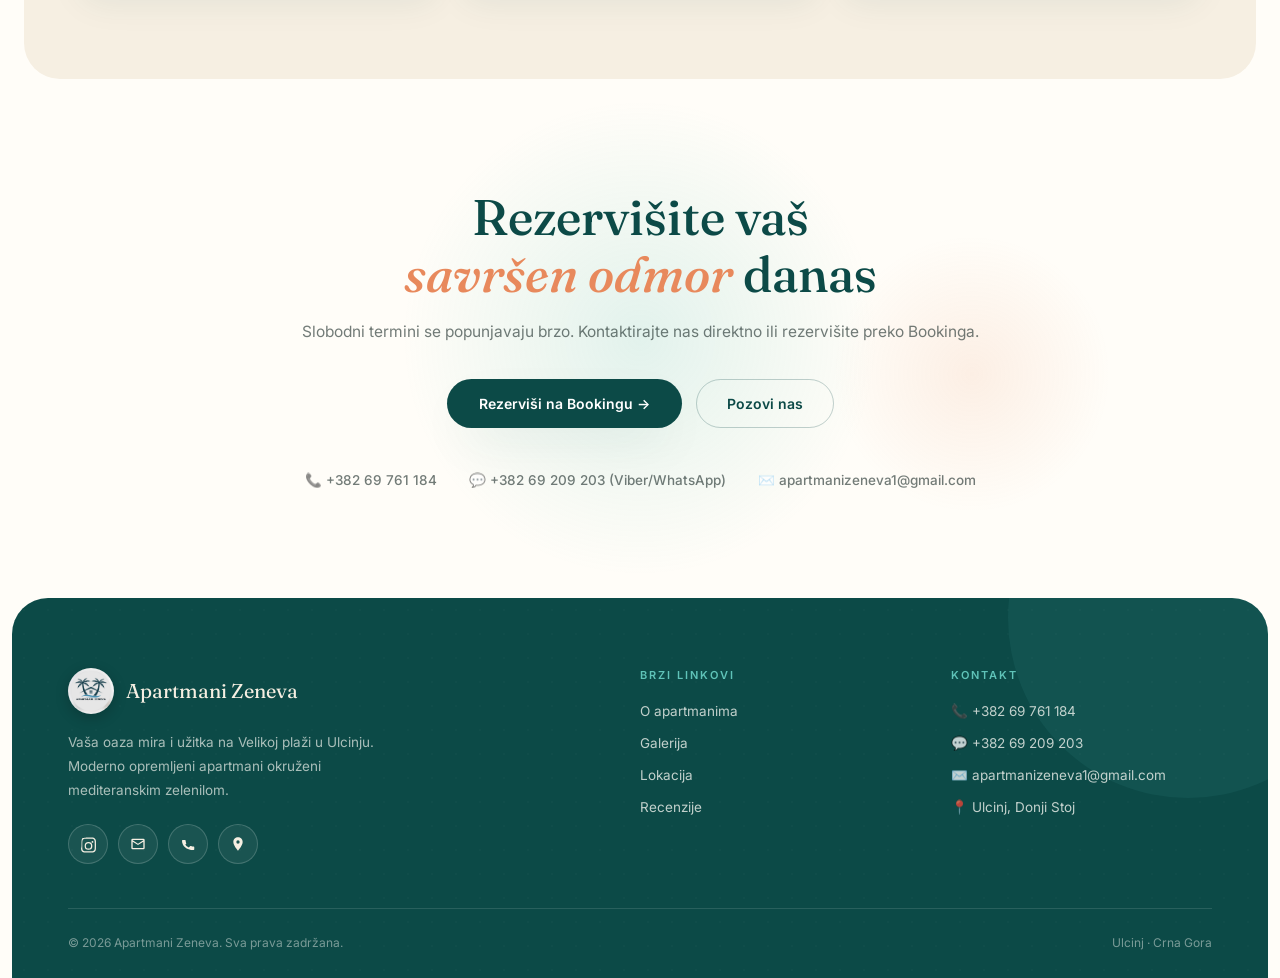
==== commit 574072be: "Update index.html" ====
--- a/index.html
+++ b/index.html
@@ -1,318 +1,857 @@
-<!doctype html>
-<html lang="hr">
+<!DOCTYPE html>
+<html lang="bs">
 <head>
-<meta charset="utf-8">
-<meta name="viewport" content="width=device-width, initial-scale=1">
-<title>Apartmani Zeneva</title>
-<meta name="description" content="Apartmani Zeneva nude moderan smještaj uz more, s besplatnim Wi-Fi-em, privatnim parkingom, klimatizacijom i pogledom na more. Rezervirajte svoj savršen odmor još danas!">
-  <meta name="keywords" content="apartmani Zeneva, smještaj Hrvatska, apartmani uz more, privatni apartmani, odmor na moru, smještaj Biograd, apartmani Dalmacija, Zeneva apartmani, obiteljski odmor">
-  <meta name="author" content="Apartmani Zeneva">
-  <meta name="robots" content="index, follow">
-<link href="https://fonts.googleapis.com/css2?family=Inter:wght@300;400;600;700&display=swap" rel="stylesheet">
-<link rel="stylesheet" href="style.css">
-
-
-
-
+<meta charset="UTF-8">
+<meta name="viewport" content="width=device-width, initial-scale=1.0">
+<title>Apartmani Zeneva — Ulcinj, Crna Gora</title>
+<meta name="description" content="Apartmani Zeneva nude moderan smještaj u Ulcinju, 800m od Velike plaže. Besplatan Wi-Fi, parking, klima i pogled na more. Rezervišite odmah!">
+<link rel="preconnect" href="https://fonts.googleapis.com">
+<link href="https://fonts.googleapis.com/css2?family=Fraunces:opsz,wght@9..144,400;9..144,500;9..144,600&family=Inter:wght@300;400;500;600&display=swap" rel="stylesheet">
+<style>
+  :root {
+    --teal-deep: #0c4a47;
+    --teal: #14817b;
+    --teal-light: #5fc3b8;
+    --sand: #f6efe2;
+    --sand-deep: #ecddc0;
+    --cream: #fffdf8;
+    --coral: #e8895c;
+    --ink: #1c2b29;
+    --ink-soft: rgba(28,43,41,0.62);
+    --white: #ffffff;
+    --serif: 'Fraunces', Georgia, serif;
+    --sans: 'Inter', sans-serif;
+    --shadow: 0 20px 50px -20px rgba(12,74,71,0.25);
+  }
+  * , *::before, *::after { margin: 0; padding: 0; box-sizing: border-box; }
+  html { scroll-behavior: smooth; }
+  body {
+    font-family: var(--sans);
+    background:
+      radial-gradient(circle at 8% 12%, rgba(95,195,184,0.10), transparent 40%),
+      radial-gradient(circle at 92% 6%, rgba(232,137,92,0.08), transparent 38%),
+      radial-gradient(circle at 85% 60%, rgba(95,195,184,0.08), transparent 42%),
+      radial-gradient(circle at 4% 70%, rgba(232,137,92,0.06), transparent 40%),
+      var(--cream);
+    background-attachment: fixed;
+    color: var(--ink);
+    overflow-x: hidden;
+    font-weight: 400;
+    position: relative;
+  }
+  /* subtle wave texture watermark across whole page */
+  body::before {
+    content: '';
+    position: fixed; inset: 0; z-index: 0; pointer-events: none;
+    background-image: radial-gradient(rgba(12,74,71,0.035) 1px, transparent 1px);
+    background-size: 26px 26px;
+    opacity: .5;
+  }
+  img { max-width: 100%; display: block; }
+  a { color: inherit; }
+  ::selection { background: var(--coral); color: var(--white); }
+
+  /* reusable floating ambient blobs */
+  .ambient-blob {
+    position: absolute; border-radius: 50%; filter: blur(4px);
+    pointer-events: none; z-index: 0;
+    animation: blobFloat 14s ease-in-out infinite;
+  }
+  @keyframes blobFloat {
+    0%, 100% { transform: translate(0,0) scale(1); }
+    33% { transform: translate(18px,-22px) scale(1.05); }
+    66% { transform: translate(-14px,16px) scale(.96); }
+  }
+  @keyframes fadeScaleIn { from { opacity: 0; transform: scale(.94); } to { opacity: 1; transform: scale(1); } }
+  @keyframes shimmer { 0% { background-position: -200% 0; } 100% { background-position: 200% 0; } }
+
+  /* ===== NAV ===== */
+  nav {
+    position: fixed; top: 0; left: 0; right: 0; z-index: 200;
+    display: flex; align-items: center; justify-content: space-between;
+    padding: 18px 56px;
+    transition: all .4s ease;
+  }
+  nav.scrolled {
+    padding: 12px 30px;
+    top: 14px; left: 24px; right: 24px;
+    background: rgba(255,253,248,0.85);
+    backdrop-filter: blur(16px) saturate(160%);
+    box-shadow: 0 10px 30px -8px rgba(12,74,71,0.18), 0 0 0 1px rgba(12,74,71,0.06);
+    border-radius: 22px;
+  }
+  .nav-brand { display: flex; align-items: center; gap: 12px; text-decoration: none; }
+  .nav-brand img { height: 46px; width: 46px; border-radius: 50%; object-fit: cover; transition: height .3s, width .3s; box-shadow: 0 2px 10px rgba(12,74,71,0.15); }
+  nav.scrolled .nav-brand img { height: 38px; width: 38px; }
+  .nav-brand-text { font-family: var(--serif); font-size: 19px; font-weight: 500; color: var(--teal-deep); letter-spacing: .2px; }
+  .nav-links {
+    display: flex; gap: 4px; list-style: none;
+    background: rgba(12,74,71,0.05); border-radius: 30px; padding: 5px;
+  }
+  .nav-links a {
+    font-size: 13.5px; text-decoration: none; color: var(--ink); font-weight: 500;
+    position: relative; padding: 9px 18px; border-radius: 24px; display: inline-block;
+    transition: color .3s ease;
+  }
+  .nav-links a::before {
+    content: ''; position: absolute; inset: 0; border-radius: 24px; background: var(--white);
+    box-shadow: 0 4px 14px -4px rgba(12,74,71,0.25); opacity: 0; transform: scale(.9);
+    transition: opacity .25s ease, transform .25s ease; z-index: -1;
+  }
+  .nav-links a:hover { color: var(--teal-deep); }
+  .nav-links a:hover::before { opacity: 1; transform: scale(1); }
+  .nav-cta {
+    background: var(--teal-deep); color: var(--white); border: none;
+    padding: 11px 26px; border-radius: 30px; font-size: 13px; font-weight: 600;
+    text-decoration: none; transition: all .3s; letter-spacing: .2px;
+    display: inline-flex; align-items: center; gap: 6px;
+    box-shadow: 0 6px 18px -6px rgba(12,74,71,0.45);
+  }
+  .nav-cta:hover { background: var(--coral); transform: translateY(-2px); box-shadow: 0 10px 22px -6px rgba(232,137,92,0.5); }
+  .hamburger { display: none; flex-direction: column; gap: 5px; background: none; border: none; cursor: pointer; padding: 6px; }
+  .hamburger span { width: 24px; height: 2px; background: var(--teal-deep); border-radius: 2px; transition: all .3s; }
+  .mobile-nav { display: none; position: fixed; top: 0; right: 0; bottom: 0; width: 78%; max-width: 320px; background: var(--cream); z-index: 300; padding: 36px 32px 40px; box-shadow: -10px 0 40px rgba(0,0,0,0.12); transition: transform .4s cubic-bezier(.2,.8,.2,1); transform: translateX(100%); flex-direction: column; gap: 4px; }
+  .mobile-nav.open { transform: translateX(0); }
+  .mobile-nav-head { display: flex; align-items: center; justify-content: space-between; margin-bottom: 36px; }
+  .mobile-nav-head img { height: 42px; width: 42px; border-radius: 50%; }
+  .mobile-nav-close { background: rgba(12,74,71,0.06); border: none; width: 36px; height: 36px; border-radius: 50%; font-size: 16px; color: var(--teal-deep); cursor: pointer; }
+  .mobile-nav a.mnav-link { font-family: var(--serif); font-size: 21px; text-decoration: none; color: var(--teal-deep); padding: 14px 4px; border-bottom: 1px solid rgba(12,74,71,0.08); display: flex; align-items: center; gap: 14px; }
+  .mobile-nav a.mnav-link span.mnav-num { font-family: var(--sans); font-size: 11px; color: var(--coral); font-weight: 600; }
+  .mobile-nav-foot { margin-top: auto; padding-top: 20px; }
+  .mobile-nav-foot a { font-size: 13px; color: var(--ink-soft); text-decoration: none; display: flex; align-items: center; gap: 8px; margin-bottom: 10px; }
+  .nav-overlay { display: none; position: fixed; inset: 0; background: rgba(12,74,71,0.3); z-index: 250; }
+  .nav-overlay.open { display: block; }
+
+  /* ===== HERO ===== */
+  .hero {
+    min-height: 100vh; position: relative; display: flex; align-items: center;
+    overflow: hidden;
+    background:
+      radial-gradient(ellipse at 75% 18%, rgba(95,195,184,0.16), transparent 55%),
+      radial-gradient(ellipse at 12% 82%, rgba(232,137,92,0.10), transparent 50%),
+      linear-gradient(180deg, #fffdf8 0%, #f6efe2 100%);
+  }
+  .hero-shape {
+    position: absolute; border-radius: 50%; opacity: .5; filter: blur(2px);
+    animation: blobFloat 16s ease-in-out infinite;
+  }
+  .hero-dot-grid {
+    position: absolute; inset: 0; z-index: 0; pointer-events: none;
+    background-image: radial-gradient(rgba(12,74,71,0.05) 1.5px, transparent 1.5px);
+    background-size: 30px 30px;
+    mask-image: radial-gradient(ellipse 60% 50% at 50% 40%, black, transparent);
+  }
+  .hero-ring {
+    position: absolute; border-radius: 50%; border: 1.5px dashed rgba(95,195,184,0.35);
+    animation: ringSpin 40s linear infinite;
+  }
+  @keyframes ringSpin { from { transform: rotate(0deg); } to { transform: rotate(360deg); } }
+  .hero-wave {
+    position: absolute; bottom: -2px; left: 0; right: 0; line-height: 0;
+  }
+  .hero-inner {
+    position: relative; z-index: 3; max-width: 1280px; margin: 0 auto;
+    padding: 140px 56px 80px;
+    display: grid; grid-template-columns: 1.05fr 0.95fr; gap: 64px; align-items: center;
+    width: 100%;
+  }
+  .hero-eyebrow {
+    display: inline-flex; align-items: center; gap: 8px;
+    font-size: 12px; letter-spacing: 2px; text-transform: uppercase;
+    color: var(--teal); font-weight: 600; margin-bottom: 22px;
+    opacity: 0; transform: translateY(14px); animation: riseIn .7s ease forwards .15s;
+  }
+  .hero-eyebrow .dot { width: 7px; height: 7px; border-radius: 50%; background: var(--coral); display: inline-block; }
+  .hero-title {
+    font-family: var(--serif); font-weight: 500; font-size: clamp(40px, 5.4vw, 68px);
+    line-height: 1.04; color: var(--teal-deep); margin-bottom: 22px;
+    opacity: 0; transform: translateY(18px); animation: riseIn .8s ease forwards .3s;
+  }
+  .hero-title em { font-style: italic; color: var(--coral); font-weight: 400; }
+  .hero-sub {
+    font-size: 16.5px; line-height: 1.75; color: var(--ink-soft); max-width: 460px; margin-bottom: 36px;
+    opacity: 0; transform: translateY(16px); animation: riseIn .8s ease forwards .45s;
+  }
+  .hero-btns { display: flex; gap: 14px; flex-wrap: wrap; opacity: 0; transform: translateY(16px); animation: riseIn .8s ease forwards .6s; }
+  .btn-primary {
+    background: var(--teal-deep); color: var(--white); padding: 15px 32px; border-radius: 30px;
+    font-size: 14px; font-weight: 600; text-decoration: none; transition: all .3s;
+    display: inline-flex; align-items: center; gap: 8px; box-shadow: var(--shadow);
+  }
+  .btn-primary:hover { background: var(--coral); transform: translateY(-2px); }
+  .btn-secondary {
+    background: transparent; color: var(--teal-deep); padding: 15px 30px; border-radius: 30px;
+    border: 1.5px solid rgba(12,74,71,0.25); font-size: 14px; font-weight: 600; text-decoration: none;
+    transition: all .3s; cursor: pointer;
+  }
+  .btn-secondary:hover { border-color: var(--teal-deep); background: rgba(12,74,71,0.05); }
+  .hero-trust { display: flex; gap: 28px; margin-top: 44px; opacity: 0; transform: translateY(16px); animation: riseIn .8s ease forwards .75s; flex-wrap: wrap; }
+  .trust-item { display: flex; flex-direction: column; }
+  .trust-num { font-family: var(--serif); font-size: 26px; color: var(--teal-deep); font-weight: 500; }
+  .trust-label { font-size: 11.5px; color: var(--ink-soft); letter-spacing: .3px; }
+
+  .hero-visual { position: relative; opacity: 0; animation: fadeIn 1s ease forwards .4s; }
+  .hero-img-main {
+    width: 100%; aspect-ratio: 4/5; object-fit: cover; border-radius: 28px;
+    box-shadow: var(--shadow);
+  }
+  .hero-float-card {
+    position: absolute; bottom: -26px; left: -30px; background: var(--white);
+    border-radius: 18px; padding: 16px 20px; box-shadow: 0 16px 40px rgba(12,74,71,0.18);
+    display: flex; align-items: center; gap: 12px; max-width: 230px;
+    animation: floatY 4s ease-in-out infinite;
+  }
+  .hero-float-icon { font-size: 22px; }
+  .hero-float-card .ft-title { font-size: 13px; font-weight: 600; color: var(--teal-deep); }
+  .hero-float-card .ft-sub { font-size: 11.5px; color: var(--ink-soft); }
+  .hero-badge-top {
+    position: absolute; top: 24px; right: 24px; background: rgba(255,253,248,0.92);
+    backdrop-filter: blur(6px); border-radius: 30px; padding: 8px 16px;
+    font-size: 12px; font-weight: 600; color: var(--teal-deep); display: flex; align-items: center; gap: 8px;
+  }
+  .pulse-dot { width: 7px; height: 7px; border-radius: 50%; background: #4caf82; position: relative; flex-shrink: 0; }
+  .pulse-dot::after {
+    content: ''; position: absolute; inset: -4px; border-radius: 50%; border: 1.5px solid #4caf82;
+    animation: pulseRing 1.8s ease-out infinite;
+  }
+  @keyframes pulseRing { 0% { transform: scale(.6); opacity: .9; } 100% { transform: scale(1.8); opacity: 0; } }
+  .hero-float-card-2 {
+    position: absolute; top: -28px; right: -22px; width: 92px; height: 92px;
+    border-radius: 16px; overflow: hidden; border: 4px solid var(--cream);
+    box-shadow: 0 14px 30px rgba(12,74,71,0.22); transform: rotate(6deg);
+    animation: floatY 4.5s ease-in-out infinite reverse;
+  }
+  .hero-float-card-2 img { width: 100%; height: 100%; object-fit: cover; }
+  @keyframes riseIn { to { opacity: 1; transform: translateY(0); } }
+  @keyframes fadeIn { to { opacity: 1; } }
+  @keyframes floatY { 0%,100% { transform: translateY(0); } 50% { transform: translateY(-8px); } }
+
+  /* ===== MARQUEE ===== */
+  .marquee-wrap { background: var(--teal-deep); padding: 16px 0; overflow: hidden; }
+  .marquee-track { display: flex; width: max-content; animation: scroll 32s linear infinite; }
+  .marquee-item { font-family: var(--serif); font-style: italic; font-size: 17px; color: var(--sand); padding: 0 36px; white-space: nowrap; }
+  .marquee-sep { color: var(--teal-light); padding: 0 6px; }
+  @keyframes scroll { from { transform: translateX(0); } to { transform: translateX(-50%); } }
+
+  /* ===== SECTION SHARED ===== */
+  .section { padding: 100px 56px; max-width: 1280px; margin: 0 auto; }
+  .section-eyebrow { font-size: 12px; letter-spacing: 2px; text-transform: uppercase; color: var(--coral); font-weight: 600; margin-bottom: 14px; display: flex; align-items: center; gap: 10px; }
+  .section-eyebrow::before { content:''; width: 28px; height: 2px; background: var(--coral); }
+  .section-heading { font-family: var(--serif); font-weight: 500; font-size: clamp(30px, 3.6vw, 46px); color: var(--teal-deep); line-height: 1.12; margin-bottom: 18px; }
+  .section-heading em { font-style: italic; color: var(--coral); font-weight: 400; }
+  .section-desc { font-size: 15.5px; color: var(--ink-soft); line-height: 1.75; max-width: 560px; }
+
+  /* ===== ABOUT ===== */
+  .about-section { background: var(--sand); border-radius: 36px; margin: 0 24px; max-width: none; padding: 90px 56px; position: relative; overflow: hidden; }
+  .about-grid { display: grid; grid-template-columns: 1fr 1fr; gap: 64px; align-items: center; max-width: 1180px; margin: 0 auto; position: relative; z-index: 1; }
+  .about-collage { position: relative; height: 460px; }
+  .collage-img { position: absolute; border-radius: 20px; object-fit: cover; box-shadow: 0 18px 40px rgba(12,74,71,0.18); transition: transform .5s cubic-bezier(.2,.8,.2,1); }
+  .collage-img.c1 { width: 58%; height: 64%; top: 0; left: 0; z-index: 2; }
+  .collage-img.c2 { width: 46%; height: 48%; bottom: 0; right: 0; z-index: 3; border: 6px solid var(--cream); }
+  .collage-img.c3 { width: 36%; height: 30%; top: 14%; right: 4%; z-index: 1; border: 5px solid var(--cream); transform: rotate(4deg); animation: floatY 5s ease-in-out infinite; }
+  .about-collage:hover .c1 { transform: translateY(-6px) rotate(-1deg); }
+  .about-collage:hover .c2 { transform: translateY(6px) rotate(1deg); }
+  .about-text-block p { font-size: 15px; color: var(--ink-soft); line-height: 1.85; margin-bottom: 18px; }
+  .about-quote { font-family: var(--serif); font-style: italic; font-size: 21px; color: var(--teal-deep); border-left: 3px solid var(--coral); padding-left: 20px; margin: 28px 0; line-height: 1.5; }
+
+  /* ===== FEATURES ===== */
+  .features-grid { display: grid; grid-template-columns: repeat(3, 1fr); gap: 24px; margin-top: 50px; }
+  .feat-card {
+    background: var(--white); border-radius: 22px; padding: 34px 28px;
+    border: 1px solid rgba(12,74,71,0.08); transition: transform .4s cubic-bezier(.2,.8,.2,1), box-shadow .4s ease, border-color .4s ease;
+    position: relative; overflow: hidden; will-change: transform;
+  }
+  .feat-card::before {
+    content: ''; position: absolute; top: 0; left: -120%; width: 60%; height: 100%;
+    background: linear-gradient(115deg, transparent, rgba(255,255,255,0.5), transparent);
+    transition: left .7s ease; z-index: 2; pointer-events: none;
+  }
+  .feat-card:hover::before { left: 130%; }
+  .feat-card:hover { transform: translateY(-8px) scale(1.015); box-shadow: var(--shadow); border-color: transparent; }
+  .feat-icon-circle {
+    width: 52px; height: 52px; border-radius: 50%; background: var(--sand);
+    display: flex; align-items: center; justify-content: center; font-size: 22px; margin-bottom: 20px;
+    transition: all .35s cubic-bezier(.2,.8,.2,1);
+  }
+  .feat-card:hover .feat-icon-circle { background: var(--coral); transform: scale(1.15) rotate(-10deg); box-shadow: 0 8px 20px rgba(232,137,92,0.35); }
+  .feat-name { font-size: 16px; font-weight: 600; color: var(--teal-deep); margin-bottom: 8px; }
+  .feat-desc { font-size: 13.5px; color: var(--ink-soft); line-height: 1.7; }
+
+  /* ===== GALLERY ===== */
+  .gallery-section { padding-top: 100px; padding-bottom: 40px; }
+  .gallery-tabs { display: flex; gap: 10px; margin: 36px 0 36px; flex-wrap: wrap; }
+  .gal-tab {
+    padding: 10px 22px; border-radius: 24px; border: 1.5px solid rgba(12,74,71,0.15);
+    background: transparent; font-size: 13px; font-weight: 600; color: var(--ink-soft);
+    cursor: pointer; transition: all .3s;
+  }
+  .gal-tab.active { background: var(--teal-deep); color: var(--white); border-color: var(--teal-deep); }
+  .gal-tab:hover:not(.active) { border-color: var(--teal-deep); color: var(--teal-deep); }
+  .gallery-grid { display: grid; grid-template-columns: repeat(4, 1fr); gap: 14px; }
+  .gallery-grid .gitem:nth-child(7n+1) { grid-row: span 2; }
+  .gitem { border-radius: 16px; overflow: hidden; cursor: pointer; position: relative; box-shadow: 0 0 0 rgba(12,74,71,0); transition: box-shadow .4s ease, transform .4s ease; }
+  .gitem img { width: 100%; height: 100%; object-fit: cover; transition: transform .55s cubic-bezier(.2,.8,.2,1), filter .4s ease; aspect-ratio: 1/1; }
+  .gallery-grid .gitem:nth-child(7n+1) img { aspect-ratio: 1/2.08; }
+  .gitem:hover { transform: translateY(-4px); box-shadow: 0 18px 34px -12px rgba(12,74,71,0.35); z-index: 2; }
+  .gitem:hover img { transform: scale(1.1) rotate(.5deg); }
+  .gitem-overlay { position: absolute; inset: 0; background: linear-gradient(to top, rgba(12,74,71,0.55), transparent 60%); opacity: 0; transition: opacity .35s; display: flex; align-items: flex-end; padding: 14px; }
+  .gitem:hover .gitem-overlay { opacity: 1; }
+  .gitem-zoom { color: var(--white); font-size: 13px; font-weight: 600; transform: translateY(8px); opacity: 0; transition: all .35s ease .05s; }
+  .gitem:hover .gitem-zoom { transform: translateY(0); opacity: 1; }
+
+  /* lightbox */
+  .lightbox { position: fixed; inset: 0; background: rgba(12,20,19,0.94); z-index: 9000; display: none; align-items: center; justify-content: center; }
+  .lightbox.open { display: flex; }
+  .lightbox img { max-width: 88vw; max-height: 84vh; object-fit: contain; border-radius: 10px; }
+  .lb-close { position: absolute; top: 26px; right: 32px; background: rgba(255,255,255,0.12); border: none; color: var(--white); font-size: 22px; width: 44px; height: 44px; border-radius: 50%; cursor: pointer; }
+  .lb-nav { position: absolute; top: 50%; transform: translateY(-50%); background: rgba(255,255,255,0.12); border: none; color: var(--white); font-size: 24px; width: 48px; height: 48px; border-radius: 50%; cursor: pointer; }
+  .lb-prev { left: 26px; } .lb-next { right: 26px; }
+
+  /* ===== STATS ===== */
+  .stats-band { background: var(--teal-deep); border-radius: 32px; margin: 0 24px 100px; padding: 64px 56px; display: grid; grid-template-columns: repeat(4,1fr); position: relative; overflow: hidden; }
+  .stats-band::before { content:''; position: absolute; width: 340px; height: 340px; border-radius: 50%; background: rgba(255,255,255,0.04); top: -120px; right: -80px; animation: blobFloat 18s ease-in-out infinite; }
+  .stats-band::after { content:''; position: absolute; width: 220px; height: 220px; border-radius: 50%; background: rgba(232,137,92,0.08); bottom: -100px; left: -60px; animation: blobFloat 14s ease-in-out infinite reverse; }
+  .stat-block { text-align: center; position: relative; z-index: 1; }
+  .stat-num { font-family: var(--serif); font-size: 48px; color: var(--white); font-weight: 500; }
+  .stat-label { font-size: 12px; color: rgba(255,253,248,0.65); letter-spacing: 1px; text-transform: uppercase; margin-top: 6px; }
+
+  /* ===== LOCATION ===== */
+  .location-grid { display: grid; grid-template-columns: 1fr 1.15fr; gap: 60px; align-items: start; }
+  .poi-list { margin-top: 32px; list-style: none; }
+  .poi-row { display: flex; align-items: center; gap: 18px; padding: 17px 0; border-bottom: 1px solid rgba(12,74,71,0.1); opacity: 0; transform: translateX(-16px); transition: all .5s ease; }
+  .poi-row.visible { opacity: 1; transform: translateX(0); }
+  .poi-icon { width: 40px; height: 40px; border-radius: 50%; background: var(--sand); display: flex; align-items: center; justify-content: center; font-size: 16px; flex-shrink: 0; }
+  .poi-text { font-size: 14.5px; font-weight: 500; }
+  .poi-dist { margin-left: auto; font-size: 12.5px; color: var(--coral); font-weight: 600; white-space: nowrap; }
+  .map-frame { border-radius: 24px; overflow: hidden; box-shadow: var(--shadow); height: 460px; border: 1px solid rgba(12,74,71,0.1); }
+  .map-frame iframe { width: 100%; height: 100%; border: none; }
+
+  /* ===== TESTIMONIALS ===== */
+  .testi-section { background: var(--sand); border-radius: 36px; margin: 0 24px; max-width: none; padding: 90px 56px; }
+  .testi-head { text-align: center; max-width: 600px; margin: 0 auto 50px; }
+  .testi-head .section-eyebrow { justify-content: center; }
+  .testi-grid { display: grid; grid-template-columns: repeat(3, 1fr); gap: 22px; max-width: 1180px; margin: 0 auto; }
+  .testi-card { background: var(--white); border-radius: 22px; padding: 32px 28px; box-shadow: 0 14px 34px rgba(12,74,71,0.08); transition: transform .4s cubic-bezier(.2,.8,.2,1), box-shadow .4s ease; }
+  .testi-card:hover { transform: translateY(-8px); box-shadow: 0 24px 50px -10px rgba(12,74,71,0.22); }
+  .testi-stars { color: var(--coral); font-size: 14px; letter-spacing: 3px; margin-bottom: 16px; }
+  .testi-text { font-size: 14.5px; color: var(--ink); line-height: 1.75; margin-bottom: 22px; font-style: italic; font-family: var(--serif); }
+  .testi-author { display: flex; align-items: center; gap: 12px; }
+  .testi-avatar { width: 38px; height: 38px; border-radius: 50%; background: var(--teal-deep); color: var(--white); display: flex; align-items: center; justify-content: center; font-size: 13px; font-weight: 600; }
+  .testi-name { font-size: 13px; font-weight: 600; }
+  .testi-source { font-size: 11.5px; color: var(--ink-soft); }
+
+  /* ===== CTA ===== */
+  .cta-section { text-align: center; padding: 110px 56px; position: relative; }
+  .cta-blob { position: absolute; width: 480px; height: 480px; border-radius: 50%; background: radial-gradient(circle, rgba(95,195,184,0.18), transparent 70%); top: 50%; left: 50%; transform: translate(-50%,-50%); z-index: 0; animation: ctaPulse 6s ease-in-out infinite; }
+  .cta-blob-2 { position: absolute; width: 280px; height: 280px; border-radius: 50%; background: radial-gradient(circle, rgba(232,137,92,0.12), transparent 70%); top: 30%; left: 65%; z-index: 0; animation: blobFloat 12s ease-in-out infinite; }
+  @keyframes ctaPulse { 0%,100% { transform: translate(-50%,-50%) scale(1); opacity: .8; } 50% { transform: translate(-50%,-50%) scale(1.12); opacity: 1; } }
+  .cta-content { position: relative; z-index: 1; max-width: 680px; margin: 0 auto; }
+  .cta-heading { font-family: var(--serif); font-weight: 500; font-size: clamp(30px, 4vw, 50px); color: var(--teal-deep); margin-bottom: 18px; line-height: 1.15; }
+  .cta-heading em { font-style: italic; color: var(--coral); }
+  .cta-sub { font-size: 15.5px; color: var(--ink-soft); margin-bottom: 38px; }
+  .cta-contacts { display: flex; justify-content: center; gap: 32px; margin-top: 44px; flex-wrap: wrap; }
+  .cta-contact-item { display: flex; align-items: center; gap: 8px; font-size: 13.5px; color: var(--ink-soft); font-weight: 500; }
+
+  /* ===== FOOTER ===== */
+  footer {
+    background: var(--teal-deep); color: var(--sand); padding: 70px 56px 28px;
+    border-radius: 36px 36px 0 0; margin: 0 12px 0; position: relative; overflow: hidden;
+  }
+  footer::before {
+    content: ''; position: absolute; inset: 0; pointer-events: none; opacity: .5;
+    background-image: radial-gradient(rgba(255,253,248,0.035) 1px, transparent 1px);
+    background-size: 24px 24px;
+  }
+  footer::after {
+    content: ''; position: absolute; width: 360px; height: 360px; border-radius: 50%;
+    background: rgba(95,195,184,0.08); top: -160px; right: -100px; pointer-events: none;
+    animation: blobFloat 16s ease-in-out infinite;
+  }
+  .footer-inner { max-width: 1280px; margin: 0 auto; display: grid; grid-template-columns: 2fr 1fr 1fr; gap: 50px; padding-bottom: 44px; border-bottom: 1px solid rgba(255,253,248,0.12); position: relative; z-index: 1; }
+  .footer-brand { display: flex; align-items: center; gap: 12px; margin-bottom: 16px; }
+  .footer-brand img { height: 46px; width: 46px; border-radius: 50%; box-shadow: 0 4px 14px rgba(0,0,0,0.2); }
+  .footer-brand-text { font-family: var(--serif); font-size: 20px; }
+  .footer-desc { font-size: 13.5px; color: rgba(255,253,248,0.65); line-height: 1.8; max-width: 320px; }
+  .footer-social { display: flex; gap: 10px; margin-top: 22px; }
+  .footer-social a {
+    width: 40px; height: 40px; border-radius: 50%; background: rgba(255,253,248,0.06);
+    border: 1px solid rgba(255,253,248,0.18); display: flex; align-items: center; justify-content: center;
+    text-decoration: none; transition: all .3s cubic-bezier(.2,.8,.2,1); color: var(--sand);
+  }
+  .footer-social a:hover { background: var(--coral); border-color: var(--coral); transform: translateY(-3px); box-shadow: 0 8px 18px -4px rgba(232,137,92,0.5); color: var(--white); }
+  .footer-col-title { font-size: 11px; letter-spacing: 2px; text-transform: uppercase; color: var(--teal-light); margin-bottom: 18px; font-weight: 600; }
+  .footer-links { list-style: none; }
+  .footer-links li { margin-bottom: 12px; }
+  .footer-links a { font-size: 13.5px; color: rgba(255,253,248,0.75); text-decoration: none; transition: all .25s ease; display: inline-flex; align-items: center; gap: 8px; }
+  .footer-links a:hover { color: var(--white); padding-left: 4px; }
+  .footer-bottom { max-width: 1280px; margin: 0 auto; display: flex; justify-content: space-between; padding-top: 26px; font-size: 12px; color: rgba(255,253,248,0.45); flex-wrap: wrap; gap: 10px; position: relative; z-index: 1; }
+
+  /* ===== REVEAL ===== */
+  .reveal { opacity: 0; transform: translateY(30px); transition: opacity .7s ease, transform .7s ease; }
+  .reveal.visible { opacity: 1; transform: translateY(0); }
+
+  /* ===== SCROLL TOP ===== */
+  .scroll-top { position: fixed; bottom: 28px; right: 28px; width: 48px; height: 48px; border-radius: 50%; background: var(--teal-deep); color: var(--white); border: none; font-size: 18px; cursor: pointer; box-shadow: var(--shadow); z-index: 150; opacity: 0; transform: translateY(10px); transition: all .3s; display: flex; align-items: center; justify-content: center; }
+  .scroll-top.visible { opacity: 1; transform: translateY(0); }
+  .scroll-top:hover { background: var(--coral); }
+
+  @media (max-width: 980px) {
+    nav { padding: 16px 24px; }
+    nav.scrolled { padding: 11px 18px; left: 12px; right: 12px; top: 10px; border-radius: 18px; }
+    .nav-links { display: none; }
+    .nav-cta { display: none; }
+    .hamburger { display: flex; }
+    .hero-inner { grid-template-columns: 1fr; padding: 110px 24px 60px; gap: 40px; }
+    .hero-visual { order: -1; }
+    .hero-trust { gap: 20px; }
+    .hero-float-card-2 { width: 70px; height: 70px; top: -18px; right: -14px; }
+    .section { padding: 70px 24px; }
+    .about-section, .testi-section { margin: 0 12px; padding: 56px 24px; }
+    .about-grid { grid-template-columns: 1fr; gap: 40px; }
+    .about-collage { height: 360px; }
+    .collage-img.c3 { display: none; }
+    .features-grid { grid-template-columns: 1fr; }
+    .gallery-grid { grid-template-columns: repeat(2, 1fr); }
+    .gallery-grid .gitem:nth-child(7n+1) { grid-row: span 1; }
+    .gallery-grid .gitem:nth-child(7n+1) img { aspect-ratio: 1/1; }
+    .stats-band { grid-template-columns: repeat(2,1fr); margin: 0 12px 70px; row-gap: 32px; padding: 44px 28px; }
+    .location-grid { grid-template-columns: 1fr; gap: 36px; }
+    .map-frame { height: 320px; }
+    .testi-grid { grid-template-columns: 1fr; }
+    footer { margin: 0; border-radius: 28px 28px 0 0; padding: 56px 24px 24px; }
+    .footer-inner { grid-template-columns: 1fr; gap: 36px; }
+    .footer-bottom { flex-direction: column; }
+    .cta-contacts { gap: 18px; flex-direction: column; align-items: center; }
+  }
+</style>
 </head>
 <body>
-  
-
-<header>
-  <div class="brand">
-    <img src="logo.jpg" alt="Apartmani Zeneva logo" class="logo">
-  </div>
-  <nav class="desktop-nav">
-    <a href="#pocetna">Početna</a>
-    <a href="galerija.html">Galerija</a>
-    <a href="#smjestaj">Smještaj</a>
-    
-  </nav>
-  <button class="hamburger" id="hamburger" aria-label="Otvori navigaciju" aria-expanded="false">
-    <span class="bar"></span>
-  </button>
-</header>
-
-<div id="mobileNav" class="mobile-nav">
-  <a href="#pocetna">Početna</a>
-  <a href="galerija.html">Galerija</a>
-  <a href="#smjestaj">Smještaj</a>
+
+<!-- NAV -->
+<nav id="navbar">
+  <a href="#pocetna" class="nav-brand">
+    <img src="logo.jpg" alt="Apartmani Zeneva">
+    <span class="nav-brand-text">Apartmani <em style="color:var(--coral);font-style:italic;">Zeneva</em></span>
+  </a>
+  <ul class="nav-links">
+    <li><a href="#smjestaj">Smještaj</a></li>
+    <li><a href="#galerija">Galerija</a></li>
+    <li><a href="#lokacija">Lokacija</a></li>
+    <li><a href="#utisci">Utisci</a></li>
+  </ul>
+  <a class="nav-cta" href="https://www.booking.com/hotel/me/apartments-zeneva.html?aid=1263239;label=PShare-Pulse-9oJGTK@1767550090" target="_blank">Rezerviši</a>
+  <button class="hamburger" id="hamburger" aria-label="Meni"><span></span><span></span><span></span></button>
+</nav>
+<div class="nav-overlay" id="navOverlay"></div>
+<div class="mobile-nav" id="mobileNav">
+  <div class="mobile-nav-head">
+    <img src="logo.jpg" alt="Apartmani Zeneva">
+    <button class="mobile-nav-close" id="mobileNavClose" aria-label="Zatvori">✕</button>
+  </div>
+  <a class="mnav-link" href="#smjestaj"><span class="mnav-num">01</span>Smještaj</a>
+  <a class="mnav-link" href="#galerija"><span class="mnav-num">02</span>Galerija</a>
+  <a class="mnav-link" href="#lokacija"><span class="mnav-num">03</span>Lokacija</a>
+  <a class="mnav-link" href="#utisci"><span class="mnav-num">04</span>Utisci</a>
+  <a class="btn-primary" style="text-align:center;margin-top:24px;justify-content:center;" href="https://www.booking.com/hotel/me/apartments-zeneva.html?aid=1263239;label=PShare-Pulse-9oJGTK@1767550090" target="_blank">Rezerviši →</a>
+  <div class="mobile-nav-foot">
+    <a href="tel:+38269761184">📞 +382 69 761 184</a>
+    <a href="https://www.instagram.com/apartmani_zeneva" target="_blank">📷 @apartmani_zeneva</a>
+  </div>
 </div>
 
-<section class="hero-intro" id="pocetna">
-  <div class="hero-content">
-    <h1>Dobrodošli u Apartmane Zeneva</h1>
-<p>
-  Dobrodošli u vaše oazu mira i užitka! Naši moderno uređeni apartmani, okruženi mediteranskim zelenilom i samo korak od mora. Ovdje se stvaraju uspomene koje traju cijeli život.
-</p>    
-<a href="galerija.html" class="hero-btn hero-btn--secondary">Pogledajte galeriju...</a><br><br>
-<a href="https://www.booking.com/hotel/me/apartments-zeneva.html?aid=1263239;label=PShare-Pulse-9oJGTK@1767550090" class="hero-btn hero-btn--primary">Rezerviši odmah</a>
-
+<!-- HERO -->
+<section class="hero" id="pocetna">
+  <div class="hero-dot-grid"></div>
+  <div class="hero-ring" style="width:560px;height:560px;top:-180px;right:-200px;"></div>
+  <div class="hero-ring" style="width:340px;height:340px;bottom:-120px;left:-100px;border-color:rgba(232,137,92,0.25);animation-direction:reverse;animation-duration:55s;"></div>
+  <div class="hero-shape" style="width:420px;height:420px;background:var(--teal-light);top:-160px;right:-140px;"></div>
+  <div class="hero-shape" style="width:260px;height:260px;background:var(--coral);opacity:.12;bottom:-100px;left:-80px;animation-delay:-4s;"></div>
+  <div class="hero-shape" style="width:120px;height:120px;background:var(--teal-light);opacity:.18;top:18%;left:6%;animation-delay:-8s;"></div>
+  <div class="hero-inner">
+    <div>
+      <p class="hero-eyebrow"><span class="dot"></span>Ulcinj · Velika Plaža · Crna Gora</p>
+      <h1 class="hero-title">Vaša oaza<br>mira i <em>mora</em></h1>
+      <p class="hero-sub">Moderno opremljeni apartmani okruženi mediteranskim zelenilom, samo 800 metara od zlatnog pijeska Velike plaže. Tu se stvaraju uspomene koje traju.</p>
+      <div class="hero-btns">
+        <a class="btn-primary" href="https://www.booking.com/hotel/me/apartments-zeneva.html?aid=1263239;label=PShare-Pulse-9oJGTK@1767550090" target="_blank">Rezerviši odmah →</a>
+        <button class="btn-secondary" onclick="document.getElementById('galerija').scrollIntoView({behavior:'smooth'})">Pogledaj galeriju</button>
+      </div>
+      <div class="hero-trust">
+        <div class="trust-item"><span class="trust-num">800m</span><span class="trust-label">do plaže</span></div>
+        <div class="trust-item"><span class="trust-num">9.2★</span><span class="trust-label">Booking ocjena</span></div>
+        <div class="trust-item"><span class="trust-num">100m</span><span class="trust-label">do restorana</span></div>
+      </div>
+    </div>
+    <div class="hero-visual">
+      <span class="hero-badge-top"><span class="pulse-dot"></span>Ljeto 2026 — slobodni termini</span>
+      <img class="hero-img-main" src="terasa.jpg" alt="Pogled sa terase apartmana Zeneva">
+      <div class="hero-float-card">
+        <span class="hero-float-icon">🌊</span>
+        <div>
+          <div class="ft-title">Velika Plaža</div>
+          <div class="ft-sub">10 min pješice</div>
+        </div>
+      </div>
+      <div class="hero-float-card-2">
+        <img src="sobalabudovi1.jpg" alt="Soba">
+      </div>
+    </div>
   </div>
 </section>
 
-<section class="pogodnosti-section" id="pogodnosti">
-  <div class="container">
-    <h2 class="scroll-anim fade-up">Šta naši apartmani nude</h2>
-    <p class="description scroll-anim fade-up">
-      Naši apartmani su pažljivo opremljeni kako bi vam pružili savršen spoj udobnosti.
-      Sve što vam treba za bezbrižan odmor — na jednom mjestu.
-    </p>
-
-    <div class="features-grid">
-      <article class="feature scroll-anim fade-up">
-        <img src="icon/wifi (2).png" alt="Wi-Fi" class="scroll-anim fade-down">
-        <h3>Besplatan Wi-Fi</h3>
-        <p>Brza i stabilna internet konekcija dostupna u svim apartmanima.</p>
-      </article>
-
-      <article class="feature scroll-anim fade-up">
-        <img src="icon/parked-car.png" alt="Parking" class="scroll-anim fade-down">
-        <h3>Privatni parking</h3>
-        <p>Osiguran besplatan parking prostor za sve naše goste.</p>
-      </article>
-
-      <article class="feature scroll-anim fade-up">
-        <img src="icon/air-conditioning.png" alt="Klima uređaj" class="scroll-anim fade-down">
-        <h3>Klima uređaj</h3>
-        <p>Moderan klima sistem za savršen komfor tokom toplih dana.</p>
-      </article>
-
-      <article class="feature scroll-anim fade-up">
-        <img src="icon/kitchen-table.png" alt="Kuhinja" class="scroll-anim fade-down">
-        <h3>Potpuno opremljena kuhinja</h3>
-        <p>Sve što vam treba — frižider, šporet, posuđe i pribor za jelo.</p>
-      </article>
-
-      <article class="feature scroll-anim fade-up">
-        <img src="icon/tv.png" alt="TV" class="scroll-anim fade-down">
-        <h3>Smart TV</h3>
-        <p>Uživajte u omiljenim filmovima i serijama uz veliki ekran.</p>
-      </article>
-
-      <article class="feature scroll-anim fade-up">
-        <img src="icon/balcony.png" alt="Balkon" class="scroll-anim fade-down">
-        <h3>Balkon s pogledom</h3>
-        <p>Opustite se uz kafu i predivan pogled na more i okolinu.</p>
-      </article>
-     
-    </div>
-    <br><br>
-  <div style="display:flex; justify-content:center; width:100%;">
-    <a href="https://www.booking.com/hotel/me/apartments-zeneva.html?aid=1263239;label=PShare-Pulse-9oJGTK@1767550090"
-       class="hero-btn hero-btn--primary">
-      Rezerviši odmah
-    </a>
+<!-- MARQUEE -->
+<div class="marquee-wrap">
+  <div class="marquee-track">
+    <span class="marquee-item">Oaza mira i užitka</span><span class="marquee-sep">✦</span>
+    <span class="marquee-item">800m do Velike plaže</span><span class="marquee-sep">✦</span>
+    <span class="marquee-item">Besplatan Wi-Fi & parking</span><span class="marquee-sep">✦</span>
+    <span class="marquee-item">Mediteransko zelenilo</span><span class="marquee-sep">✦</span>
+    <span class="marquee-item">Ulcinj — biser Jadrana</span><span class="marquee-sep">✦</span>
+    <span class="marquee-item">Oaza mira i užitka</span><span class="marquee-sep">✦</span>
+    <span class="marquee-item">800m do Velike plaže</span><span class="marquee-sep">✦</span>
+    <span class="marquee-item">Besplatan Wi-Fi & parking</span><span class="marquee-sep">✦</span>
+    <span class="marquee-item">Mediteransko zelenilo</span><span class="marquee-sep">✦</span>
+    <span class="marquee-item">Ulcinj — biser Jadrana</span><span class="marquee-sep">✦</span>
+  </div>
+</div>
+
+<!-- ABOUT -->
+<section class="section about-section" id="smjestaj">
+  <div class="about-grid">
+    <div class="about-collage reveal">
+      <img class="collage-img c1" src="zgrada.jpg" alt="Zgrada apartmana Zeneva">
+      <img class="collage-img c2" src="slika1.jpg" alt="Soba u apartmanu">
+      <img class="collage-img c3" src="sobalabudovi1.jpg" alt="Detalj sobe">
+    </div>
+    <div class="about-text-block reveal">
+      <p class="section-eyebrow">O nama</p>
+      <h2 class="section-heading">Dobrodošli u <em>Apartmane Zeneva</em></h2>
+      <p>Uživajte u savršenom spoju udobnosti, stila i mediteranskog šarma. Naši moderno opremljeni apartmani smješteni su na idealnoj lokaciji u mirnom dijelu Ulcinja, okruženi zelenilom i mediteranskim biljem.</p>
+      <div class="about-quote">„Ovdje se stvaraju uspomene koje traju cijeli život."</div>
+      <p>Samo nekoliko minuta hoda dijeli vas od Velike plaže i šetališta, dok blizina prodavnica i restorana čini boravak još praktičnijim. Svi prostori su klimatizovani i potpuno opremljeni za duže boravke.</p>
+    </div>
   </div>
 </section>
 
-
-
-  
-<section class="reviews" id="reviews">
-  <div class="reviews__header">
-    <h2>Recenzije korisnika</h2>
-    <p>Recenzije preuzete sa Bookinga</p>
-  </div>
-
-  <div class="reviews__panel" id="reviewsPanel" aria-live="polite">
-    
-  </div>
-
-  <div class="reviews__controls">
-    <button class="btn btn--ghost" id="prevBtn" aria-label="Prethodne recenzije">← Prev</button>
-    <button class="btn btn--ghost" id="nextBtn" aria-label="Sljedeće recenzije">Next →</button>
-  </div>
-
-  <div class="dots" id="dots" aria-label="Navigacija kroz stranice recenzija">
-    
-    
-  </div>
-  <br><br>
-  <div style="display:flex; justify-content:center; width:100%;">
-    <a href="https://www.booking.com/hotel/me/apartments-zeneva.html?aid=1263239;label=PShare-Pulse-9oJGTK@1767550090"
-       class="hero-btn hero-btn--primary">
-      Rezerviši odmah
-    </a>
-  </div>
-  
+<!-- FEATURES -->
+<section class="section">
+  <p class="section-eyebrow">Sadržaji</p>
+  <h2 class="section-heading">Sve što vam treba,<br><em>na jednom mjestu</em></h2>
+  <div class="features-grid">
+    <div class="feat-card reveal"><div class="feat-icon-circle">📶</div><div class="feat-name">Besplatan Wi-Fi</div><div class="feat-desc">Brza i stabilna internet konekcija dostupna u svim apartmanima.</div></div>
+    <div class="feat-card reveal"><div class="feat-icon-circle">🚗</div><div class="feat-name">Privatni parking</div><div class="feat-desc">Osiguran besplatan parking prostor za sve naše goste.</div></div>
+    <div class="feat-card reveal"><div class="feat-icon-circle">❄️</div><div class="feat-name">Klima uređaj</div><div class="feat-desc">Moderan klima sistem za savršen komfor tokom toplih dana.</div></div>
+    <div class="feat-card reveal"><div class="feat-icon-circle">🍳</div><div class="feat-name">Opremljena kuhinja</div><div class="feat-desc">Frižider, šporet, posuđe i pribor za jelo — kuvajte kao kod kuće.</div></div>
+    <div class="feat-card reveal"><div class="feat-icon-circle">📺</div><div class="feat-name">Smart TV</div><div class="feat-desc">Uživajte u omiljenim filmovima i serijama uz veliki ekran.</div></div>
+    <div class="feat-card reveal"><div class="feat-icon-circle">🌅</div><div class="feat-name">Balkon s pogledom</div><div class="feat-desc">Opustite se uz jutarnju kafu i pogled na more i okolinu.</div></div>
+  </div>
 </section>
 
-
-
-
-
-
-
-<section id="okolina-ulcinj" class="okolina-section scroll-anim">
-  <header class="okolina-header scroll-anim" style="text-align: center; max-width: 900px; margin: 0 auto;">
-    <p>
-      Smješteni u srcu Ulcinja, naši apartmani nude savršen spoj mira i blizine mora.
-      Samo <strong>800 metara</strong> dijeli vas od najbliže plaže, dok su Stoj i centar grada udaljeni tek nekoliko minuta vožnje.
-    </p>
-  </header>
-  
-
-  <figure class="okolina-hero scroll-anim">
-    <img src="velika-plaza-ada-bojana-crna-gora.jpg" alt="Pogled na Ulcinj">
-    <figcaption>Mediteranski miris mora i zelenila — savršeno mjesto za opuštanje.</figcaption>
-  </figure>
-
-  <div class="okolina-info">
-    <article class="scroll-anim">
-      <h3>📍 Lokacija</h3>
-      <p>Naši apartmani nalaze se na Velikoj plaži u Ulcinju, u srcu zlatnog pijeska i mirisa mora. Ovdje vas očekuje savršen spoj sunca, mora i opuštanja</p>
-    </article>
-
-    <article class="scroll-anim">
-      <h3>🏖 Najbliža plaža</h3>
-      <p>Najbliža plaža udaljena je svega <strong>800 metara</strong> — deset minuta lagane šetnje do plaze.</p>
-    </article>
-
-    <article class="scroll-anim">
-      <h3>🚗 Udaljenosti</h3>
-      Najblizi restoran, prodavnice – <strong>100 metara</strong><br> Centar Ulcinja – <strong>8.9 km</strong><br>
-    </article>
-  </div>
-  <br><br>
-  <div style="display:flex; justify-content:center; width:100%;">
-    <a href="https://www.booking.com/hotel/me/apartments-zeneva.html?aid=1263239;label=PShare-Pulse-9oJGTK@1767550090"
-       class="hero-btn hero-btn--primary">
-      Rezerviši odmah
-    </a>
+<!-- GALLERY -->
+<section class="section gallery-section" id="galerija">
+  <p class="section-eyebrow">Galerija</p>
+  <h2 class="section-heading">Pogledajte <em>prostor</em> iz blizine</h2>
+  <p class="section-desc">Enterijer pažljivo uređen da pruži maksimalan komfor i toplinu doma — od dnevnih boravaka do terase s pogledom na more.</p>
+  <div class="gallery-tabs">
+    <button class="gal-tab active" data-filter="all">Sve</button>
+    <button class="gal-tab" data-filter="enterijer">Enterijer</button>
+    <button class="gal-tab" data-filter="terasa">Terasa & pogled</button>
+    <button class="gal-tab" data-filter="kupatilo">Kupatilo</button>
+    <button class="gal-tab" data-filter="kuhinja">Kuhinja</button>
+    <button class="gal-tab" data-filter="eksterijer">Eksterijer</button>
+  </div>
+  <div class="gallery-grid" id="galleryGrid">
+    <!-- populated by JS for ease, but include first batch directly for no-JS fallback -->
+  </div>
 </section>
 
-
-
-<div class="container" id="galerija">
-
-
-
- 
-  <section class="slider-section">
-    <h2>Unutrašnji prostor</h2>
-    <p class="description">Enterijer apartmana pažljivo je uređen da pruži maksimalan komfor i toplinu doma. Kombinacija modernih detalja i prirodnih materijala stvara ugodnu atmosferu, dok su svi prostori klimatizovani i potpuno opremljeni za duže boravke.</p>
-    <div class="slider-wrapper" id="slider2">
-      <div class="slides">
-        <img src="slika1.jpg" alt="">
-        <img src="slika4.jpg" alt="">
-        <img src="slika5.jpg" alt="">
-        <img src="slika6.jpg" alt="">
-        <img src="slika7.jpg" alt="">
-        <img src="slika8.jpg" alt="">
+<!-- LIGHTBOX -->
+<div class="lightbox" id="lightbox">
+  <button class="lb-close" id="lbClose">✕</button>
+  <button class="lb-nav lb-prev" id="lbPrev">‹</button>
+  <img id="lbImg" src="" alt="">
+  <button class="lb-nav lb-next" id="lbNext">›</button>
+</div>
+
+<!-- STATS -->
+<div class="stats-band">
+  <div class="stat-block reveal"><div class="stat-num" data-target="800">0</div><div class="stat-label">metara do plaže</div></div>
+  <div class="stat-block reveal"><div class="stat-num" data-target="9.2" data-decimal="1">0</div><div class="stat-label">booking ocjena</div></div>
+  <div class="stat-block reveal"><div class="stat-num" data-target="100">0</div><div class="stat-label">m do restorana</div></div>
+  <div class="stat-block reveal"><div class="stat-num" data-target="6">0</div><div class="stat-label">sadržaja uključeno</div></div>
+</div>
+
+<!-- LOCATION -->
+<section class="section" id="lokacija">
+  <div class="location-grid">
+    <div>
+      <p class="section-eyebrow reveal">Lokacija</p>
+      <h2 class="section-heading reveal">Srce <em>Ulcinja</em>,<br>korak od mora</h2>
+      <p class="section-desc reveal">Smješteni u mirnom dijelu grada Donji Stoj, okruženi zelenilom — uz lakoću pristupa plaži, prodavnicama i restoranima.</p>
+      <ul class="poi-list">
+        <li class="poi-row"><div class="poi-icon">🏖️</div><div class="poi-text">Velika plaža</div><div class="poi-dist">800m · 10 min</div></li>
+        <li class="poi-row"><div class="poi-icon">🍽️</div><div class="poi-text">Restorani i prodavnice</div><div class="poi-dist">100m</div></li>
+        <li class="poi-row"><div class="poi-icon">🏰</div><div class="poi-text">Stari grad Ulcinj</div><div class="poi-dist">8.9 km</div></li>
+        <li class="poi-row"><div class="poi-icon">🏝️</div><div class="poi-text">Ada Bojana</div><div class="poi-dist">~15 min vožnje</div></li>
+        <li class="poi-row"><div class="poi-icon">✈️</div><div class="poi-text">Aerodrom Podgorica</div><div class="poi-dist">~1h vožnje</div></li>
+      </ul>
+    </div>
+    <div class="map-frame reveal">
+      <iframe src="https://www.google.com/maps/embed?pb=!1m18!1m12!1m3!1d2983.3!2d19.3012071!3d41.9034468!2m3!1f0!2f0!3f0!3m2!1i1024!2i768!4f13.1!3m3!1m2!1s0x134e1751d28f37a7%3A0x8d92400ec26886f0!2sApartmani%20Zeneva!5e0!3m2!1sbs!2sba!4v1" loading="lazy" referrerpolicy="no-referrer-when-downgrade"></iframe>
+    </div>
+  </div>
+</section>
+
+<!-- TESTIMONIALS -->
+<section class="section testi-section" id="utisci">
+  <div class="testi-head">
+    <p class="section-eyebrow">Utisci gostiju</p>
+    <h2 class="section-heading">Recenzije sa <em>Bookinga</em></h2>
+  </div>
+  <div class="testi-grid">
+    <div class="testi-card reveal">
+      <div class="testi-stars">★★★★★</div>
+      <p class="testi-text">"Savršen odmor! Apartman je bio čist, udoban i odlično opremljen. Lokacija je idealna — more je blizu, a okolina je mirna i zelena."</p>
+      <div class="testi-author"><div class="testi-avatar">MK</div><div><div class="testi-name">Marija K.</div><div class="testi-source">Booking.com</div></div></div>
+    </div>
+    <div class="testi-card reveal">
+      <div class="testi-stars">★★★★★</div>
+      <p class="testi-text">"Domaćini su bili izuzetno ljubazni i susretljivi. Apartman ima sve što vam treba, a balkon s pogledom je pravi bonus!"</p>
+      <div class="testi-author"><div class="testi-avatar">SM</div><div><div class="testi-name">Stefan M.</div><div class="testi-source">Booking.com</div></div></div>
+    </div>
+    <div class="testi-card reveal">
+      <div class="testi-stars">★★★★★</div>
+      <p class="testi-text">"Ulcinj je lijep grad, a apartmani Zeneva idealna baza. Blizina plaže je fantastična, a besplatan parking velika prednost."</p>
+      <div class="testi-author"><div class="testi-avatar">AP</div><div><div class="testi-name">Ana P.</div><div class="testi-source">Booking.com</div></div></div>
+    </div>
+  </div>
+</section>
+
+<!-- CTA -->
+<section class="cta-section">
+  <div class="cta-blob"></div>
+  <div class="cta-blob-2"></div>
+  <div class="cta-content reveal">
+    <h2 class="cta-heading">Rezervišite vaš<br><em>savršen odmor</em> danas</h2>
+    <p class="cta-sub">Slobodni termini se popunjavaju brzo. Kontaktirajte nas direktno ili rezervišite preko Bookinga.</p>
+    <div class="hero-btns" style="justify-content:center;">
+      <a class="btn-primary" href="https://www.booking.com/hotel/me/apartments-zeneva.html?aid=1263239;label=PShare-Pulse-9oJGTK@1767550090" target="_blank">Rezerviši na Bookingu →</a>
+      <a class="btn-secondary" href="tel:+38269761184">Pozovi nas</a>
+    </div>
+    <div class="cta-contacts">
+      <div class="cta-contact-item">📞 +382 69 761 184</div>
+      <div class="cta-contact-item">💬 +382 69 209 203 (Viber/WhatsApp)</div>
+      <div class="cta-contact-item">✉️ apartmanizeneva1@gmail.com</div>
+    </div>
+  </div>
+</section>
+
+<!-- FOOTER -->
+<footer id="kontakt">
+  <div class="footer-inner">
+    <div>
+      <div class="footer-brand"><img src="logo.jpg" alt="Apartmani Zeneva"><span class="footer-brand-text">Apartmani Zeneva</span></div>
+      <p class="footer-desc">Vaša oaza mira i užitka na Velikoj plaži u Ulcinju. Moderno opremljeni apartmani okruženi mediteranskim zelenilom.</p>
+      <div class="footer-social">
+        <a href="https://www.instagram.com/apartmani_zeneva" target="_blank" aria-label="Instagram">
+          <svg viewBox="0 0 24 24" fill="currentColor" width="17" height="17"><path d="M12 2.163c3.204 0 3.584.012 4.85.07 1.17.056 1.97.24 2.428.403a4.92 4.92 0 011.74 1.09 4.92 4.92 0 011.09 1.741c.163.459.347 1.258.403 2.428.058 1.267.07 1.647.07 4.851s-.012 3.584-.07 4.85c-.056 1.17-.24 1.97-.403 2.428a4.92 4.92 0 01-1.09 1.74 4.92 4.92 0 01-1.741 1.09c-.459.163-1.258.347-2.428.403-1.267.058-1.647.07-4.851.07s-3.584-.012-4.85-.07c-1.17-.056-1.97-.24-2.428-.403a4.92 4.92 0 01-1.74-1.09 4.92 4.92 0 01-1.09-1.741c-.163-.459-.347-1.258-.403-2.428C2.175 15.584 2.163 15.204 2.163 12s.012-3.584.07-4.85c.056-1.17.24-1.97.403-2.428a4.92 4.92 0 011.09-1.74A4.92 4.92 0 015.467 2.89c.459-.163 1.258-.347 2.428-.403C8.964 2.175 9.344 2.163 12 2.163zm0 1.802c-3.158 0-3.51.012-4.745.068-.943.043-1.454.2-1.794.333-.452.176-.775.386-1.114.725-.339.339-.549.662-.725 1.114-.133.34-.29.851-.333 1.794-.056 1.235-.068 1.587-.068 4.745s.012 3.51.068 4.745c.043.943.2 1.454.333 1.794.176.452.386.775.725 1.114.339.339.662.549 1.114.725.34.133.851.29 1.794.333 1.233.056 1.585.068 4.745.068 3.16 0 3.512-.012 4.745-.068.943-.043 1.454-.2 1.794-.333.452-.176.775-.386 1.114-.725.339-.339.549-.662.725-1.114.133-.34.29-.851.333-1.794.056-1.235.068-1.587.068-4.745s-.012-3.51-.068-4.745c-.043-.943-.2-1.454-.333-1.794a3.09 3.09 0 00-.725-1.114 3.09 3.09 0 00-1.114-.725c-.34-.133-.851-.29-1.794-.333-1.233-.056-1.585-.068-4.745-.068zm0 4.594a5.441 5.441 0 110 10.882 5.441 5.441 0 010-10.882zm0 1.802a3.64 3.64 0 100 7.279 3.64 3.64 0 000-7.279zm6.92-2.013a1.31 1.31 0 11-2.621 0 1.31 1.31 0 012.621 0z"/></svg>
+        </a>
+        <a href="mailto:apartmanizeneva1@gmail.com" aria-label="Email">
+          <svg viewBox="0 0 24 24" fill="currentColor" width="16" height="16"><path d="M20 4H4a2 2 0 00-2 2v12a2 2 0 002 2h16a2 2 0 002-2V6a2 2 0 00-2-2zm0 2v.511l-8 5.011-8-5.011V6h16zm-16 12V8.489l7.445 4.66a1 1 0 001.11 0L20 8.489V18H4z"/></svg>
+        </a>
+        <a href="tel:+38269761184" aria-label="Telefon">
+          <svg viewBox="0 0 24 24" fill="currentColor" width="16" height="16"><path d="M6.62 10.79a15.053 15.053 0 006.59 6.59l2.2-2.2a1 1 0 011.11-.21c1.21.49 2.53.76 3.88.76a1 1 0 011 1V20a1 1 0 01-1 1C9.39 21 3 14.61 3 7a1 1 0 011-1h3.5a1 1 0 011 1c0 1.35.26 2.67.76 3.88a1 1 0 01-.21 1.11l-2.2 2.2z"/></svg>
+        </a>
+        <a href="https://www.google.com/maps/place/Apartmani+Zeneva/@41.9034468,19.3012071,17z" target="_blank" aria-label="Lokacija">
+          <svg viewBox="0 0 24 24" fill="currentColor" width="16" height="16"><path d="M12 2C8.13 2 5 5.13 5 9c0 5.25 7 13 7 13s7-7.75 7-13c0-3.87-3.13-7-7-7zm0 9.5a2.5 2.5 0 110-5 2.5 2.5 0 010 5z"/></svg>
+        </a>
       </div>
-      <button class="nav-btn prev" onclick="moveSlide('slider2', -1)">❮</button>
-      <button class="nav-btn next" onclick="moveSlide('slider2', 1)">❯</button>
-    </div>
-  </section>
-
-
-  <section class="slider-section">
-    <h2>Udobnost i dizajn</h2>
-    <p class="description">Naši apartmani pažljivo su uređeni kako bi spojili udobnost i moderan dizajn. Svaka prostorija odiše toplinom i funkcionalnošću, uz pažljivo odabrane detalje koji stvaraju osjećaj doma.</p>
-    <div class="slider-wrapper" id="slider3">
-      <div class="slides">
-        <img src="slika9.jpg" alt="">
-        <img src="slika10.jpg" alt="">
-        <img src="slika11.jpg" alt="">
-        <img src="slika12.jpg" alt="">
-        <img src="slika14.jpg" alt="">
-        <img src="slika15.jpg" alt="">
-      </div>
-      <button class="nav-btn prev" onclick="moveSlide('slider3', -1)">❮</button>
-      <button class="nav-btn next" onclick="moveSlide('slider3', 1)">❯</button>
-    </div>
-  </section>
-
-
-  <section class="slider-section">
-    <h2>Detalji i dekoracije</h2>
-    <p class="description">Posebnu pažnju posvetili smo sitnicama – dekoracije, svježe cvijeće i pažljivo odabrani tonovi doprinose opuštenom ugođaju. Naši gosti često ističu upravo toplinu i pažnju prema detaljima kao jedan od razloga za povratak.</p>
-    <div class="slider-wrapper" id="slider4">
-      <div class="slides">
-        <img src="slika16.jpg" alt="">
-        <img src="slika17.jpg" alt="">
-        <img src="slika19.jpg" alt="">
-        <img src="slika20.jpg" alt="">
-        <img src="slika23.jpg" alt="">
-      </div>
-      <button class="nav-btn prev" onclick="moveSlide('slider4', -1)">❮</button>
-      <button class="nav-btn next" onclick="moveSlide('slider4', 1)">❯</button>
-    </div>
-  </section>
-
-
-  <section class="slider-section">
-    <h2>Pogled i okruženje</h2>
-    <p class="description">S terasa apartmana pruža se očaravajući pogled na more, zalaske sunca i okolne pejzaže. Bilo da uživate u jutarnjoj kafi ili večernjem odmoru, panoramski prizori pružaju mir i inspiraciju tokom cijelog boravka.</p>
-    <div class="slider-wrapper" id="slider5">
-      <div class="slides">
-        <img src="hero.png" alt="">
-        <img src="terasa.jpg" alt="">
-        <img src="terasa2.jpg" alt="">
-        <img src="slika13.jpg" alt="">
-        <img src="zgrada.jpg" alt="">
-      </div>
-      <button class="nav-btn prev" onclick="moveSlide('slider5', -1)">❮</button>
-      <button class="nav-btn next" onclick="moveSlide('slider5', 1)">❯</button>
-    </div>
-  </section>
-
-</div>
-
-<footer id="kontakt">
-  <div class="footer-content">
-    <img src="logo.jpg" alt="Apartmani Zeneva logo" class="footer-logo" loading="lazy">
-
-    <div class="footer-links">
-      
-      <a href="https://www.instagram.com/apartmani_zeneva" target="_blank" aria-label="Instagram">
-        <svg xmlns="http://www.w3.org/2000/svg" class="footer-icon" viewBox="0 0 24 24" fill="currentColor">
-          <path d="M12 2.163c3.204 0 3.584.012 4.85.07 1.17.056 1.97.24 2.428.403a4.92 4.92 0 011.74 1.09 4.92 4.92 0 011.09 1.741c.163.459.347 1.258.403 2.428.058 1.267.07 1.647.07 4.851s-.012 3.584-.07 4.85c-.056 1.17-.24 1.97-.403 2.428a4.92 4.92 0 01-1.09 1.74 4.92 4.92 0 01-1.741 1.09c-.459.163-1.258.347-2.428.403-1.267.058-1.647.07-4.851.07s-3.584-.012-4.85-.07c-1.17-.056-1.97-.24-2.428-.403a4.92 4.92 0 01-1.74-1.09 4.92 4.92 0 01-1.09-1.741c-.163-.459-.347-1.258-.403-2.428C2.175 15.584 2.163 15.204 2.163 12s.012-3.584.07-4.85c.056-1.17.24-1.97.403-2.428a4.92 4.92 0 011.09-1.74 4.92 4.92 0 011.741-1.09c.459-.163 1.258-.347 2.428-.403C8.416 2.175 8.796 2.163 12 2.163zm0-2.163C8.741 0 8.332.013 7.052.072 5.775.13 4.758.33 3.905.684a6.919 6.919 0 00-2.519 1.637A6.919 6.919 0 00.684 4.905C.33 5.758.13 6.775.072 8.052.013 9.332 0 9.741 0 12c0 2.259.013 2.668.072 3.948.058 1.277.258 2.294.612 3.147a6.919 6.919 0 001.637 2.519 6.919 6.919 0 002.519 1.637c.853.354 1.87.554 3.147.612C9.332 23.987 9.741 24 12 24s2.668-.013 3.948-.072c1.277-.058 2.294-.258 3.147-.612a6.919 6.919 0 002.519-1.637 6.919 6.919 0 001.637-2.519c.354-.853.554-1.87.612-3.147.059-1.28.072-1.689.072-3.948s-.013-2.668-.072-3.948c-.058-1.277-.258-2.294-.612-3.147a6.919 6.919 0 00-1.637-2.519A6.919 6.919 0 0019.095.684c-.853-.354-1.87-.554-3.147-.612C14.668.013 14.259 0 12 0z"/>
-          <path d="M12 5.838a6.162 6.162 0 100 12.324 6.162 6.162 0 000-12.324zm0 10.162a3.999 3.999 0 110-7.998 3.999 3.999 0 010 7.998z"/>
-          <circle cx="18.406" cy="5.594" r="1.44"/>
-        </svg>
-      </a>
-
-      <a href="mailto:apartmanizeneva1@gmail.com" aria-label="Email">
-        <svg xmlns="http://www.w3.org/2000/svg" class="footer-icon" viewBox="0 0 24 24" fill="currentColor">
-          <path d="M20 4H4a2 2 0 00-2 2v12a2 2 0 002 2h16a2 2 0 002-2V6a2 2 0 00-2-2zm0 2v.511l-8 5.011-8-5.011V6h16zm-16 12V8.489l7.445 4.66a1 1 0 001.11 0L20 8.489V18H4z"/>
-        </svg>
-      </a>
-
-    
-      <a href="tel:+38269761184" aria-label="Telefon">
-        <svg xmlns="http://www.w3.org/2000/svg" class="footer-icon" viewBox="0 0 24 24" fill="currentColor">
-          <path d="M6.62 10.79a15.053 15.053 0 006.59 6.59l2.2-2.2a1 1 0 011.11-.21c1.21.49 2.53.76 3.88.76a1 1 0 011 1V20a1 1 0 01-1 1C9.39 21 3 14.61 3 7a1 1 0 011-1h3.5a1 1 0 011 1c0 1.35.26 2.67.76 3.88a1 1 0 01-.21 1.11l-2.2 2.2z"/>
-        </svg>
-      </a>
-
-   
-      <a href="https://www.google.com/maps/place/Apartmani+Zeneva/@41.9034468,19.3012071,17z/data=!3m1!4b1!4m6!3m5!1s0x134e1751d28f37a7:0x8d92400ec26886f0!8m2!3d41.9034469!4d19.306078!16s%2Fg%2F11kh2_x659?entry=ttu&g_ep=EgoyMDI1MTAwOC4wIKXMDSoASAFQAw%3D%3D" target="_blank" aria-label="Lokacija">
-        <svg xmlns="http://www.w3.org/2000/svg" class="footer-icon" viewBox="0 0 24 24" fill="currentColor">
-          <path d="M12 2C8.13 2 5 5.13 5 9c0 5.25 7 13 7 13s7-7.75 7-13c0-3.87-3.13-7-7-7zm0 9.5a2.5 2.5 0 110-5 2.5 2.5 0 010 5z"/>
-        </svg>
-      </a>
-    </div>
-
-    <div class="footer-info">
-      <p>Rezervacija: +382 69 761 184 | +382 69 209 203 (Viber / WhatsApp)</p>
-      <p>Email: <a href="mailto:apartmanizeneva1@gmail.com">apartmanizeneva1@gmail.com</a></p>
-      <p>Lokacija: Ulcinj, Donji Stoj</p>
-    </div>
-
-    <p class="footer-copy">© 2025 Apartmani Zeneva. Sva prava zadržana.</p>
+    </div>
+    <div>
+      <div class="footer-col-title">Brzi linkovi</div>
+      <ul class="footer-links">
+        <li><a href="#smjestaj">O apartmanima</a></li>
+        <li><a href="#galerija">Galerija</a></li>
+        <li><a href="#lokacija">Lokacija</a></li>
+        <li><a href="#utisci">Recenzije</a></li>
+      </ul>
+    </div>
+    <div>
+      <div class="footer-col-title">Kontakt</div>
+      <ul class="footer-links">
+        <li><a href="tel:+38269761184">📞 +382 69 761 184</a></li>
+        <li><a href="tel:+38269209203">💬 +382 69 209 203</a></li>
+        <li><a href="mailto:apartmanizeneva1@gmail.com">✉️ apartmanizeneva1@gmail.com</a></li>
+        <li><a href="https://www.google.com/maps/place/Apartmani+Zeneva/@41.9034468,19.3012071,17z" target="_blank">📍 Ulcinj, Donji Stoj</a></li>
+      </ul>
+    </div>
+  </div>
+  <div class="footer-bottom">
+    <span>© 2026 Apartmani Zeneva. Sva prava zadržana.</span>
+    <span>Ulcinj · Crna Gora</span>
   </div>
 </footer>
-<script src="script.js"></script>
-
-
-
-
-
+
+<button class="scroll-top" id="scrollTop">↑</button>
+
+<script>
+// ===== GALLERY DATA =====
+const galleryData = [
+  { src: 'zgrada.jpg', cat: 'eksterijer', label: 'Eksterijer zgrade' },
+  { src: 'sobalabudovi1.jpg', cat: 'enterijer', label: 'Spavaća soba' },
+  { src: 'sobalabudovi2.jpg', cat: 'enterijer', label: 'Spavaća soba' },
+  { src: 'sobaplava.jpg', cat: 'enterijer', label: 'Soba sa tri kreveta' },
+  { src: 'slika1.jpg', cat: 'enterijer', label: 'Spavaća soba' },
+  { src: 'slika3.jpg', cat: 'enterijer', label: 'Dnevni boravak' },
+  { src: 'slika4.jpg', cat: 'enterijer', label: 'Soba' },
+  { src: 'slika5.jpg', cat: 'enterijer', label: 'Soba' },
+  { src: 'slika6.jpg', cat: 'enterijer', label: 'Soba' },
+  { src: 'novakuhinja1.jpg', cat: 'kuhinja', label: 'Moderna kuhinja' },
+  { src: 'novakuhinja2.jpg', cat: 'kuhinja', label: 'Kuhinja' },
+  { src: 'kuhinja.jpg', cat: 'kuhinja', label: 'Kuhinja' },
+  { src: 'kuhinja2.jpg', cat: 'kuhinja', label: 'Kuhinja' },
+  { src: 'slika7.jpg', cat: 'enterijer', label: 'Enterijer' },
+  { src: 'slika8.jpg', cat: 'enterijer', label: 'Enterijer' },
+  { src: 'slika9.jpg', cat: 'enterijer', label: 'Detalj' },
+  { src: 'slika10.jpg', cat: 'enterijer', label: 'Detalj' },
+  { src: 'slika11.jpg', cat: 'enterijer', label: 'Detalj' },
+  { src: 'terasaručavanje.jpg', cat: 'terasa', label: 'Terasa za ručavanje' },
+  { src: 'slika12.jpg', cat: 'terasa', label: 'Pogled' },
+  { src: 'slika13.jpg', cat: 'terasa', label: 'Pogled na more' },
+  { src: 'terasa.jpg', cat: 'terasa', label: 'Terasa' },
+  { src: 'terasa2.jpg', cat: 'terasa', label: 'Terasa' },
+  { src: 'slika14.jpg', cat: 'enterijer', label: 'Detalj' },
+  { src: 'slika15.jpg', cat: 'enterijer', label: 'Detalj' },
+  { src: 'slika16.jpg', cat: 'enterijer', label: 'Dekoracija' },
+  { src: 'slika17.jpg', cat: 'enterijer', label: 'Dekoracija' },
+  { src: 'slika18.jpg', cat: 'terasa', label: 'Pogled' },
+  { src: 'slika19.jpg', cat: 'enterijer', label: 'Detalj' },
+  { src: 'slika20.jpg', cat: 'enterijer', label: 'Detalj' },
+  { src: 'kupatilonovo1.jpg', cat: 'kupatilo', label: 'Kupatilo' },
+  { src: 'kupatilonovo2.jpg', cat: 'kupatilo', label: 'Kupatilo' },
+  { src: 'wc.jpg', cat: 'kupatilo', label: 'Kupatilo' },
+  { src: 'wc2.jpg', cat: 'kupatilo', label: 'Kupatilo' },
+  { src: 'wc3.jpg', cat: 'kupatilo', label: 'Kupatilo' },
+  { src: 'wc4.jpg', cat: 'kupatilo', label: 'Kupatilo' },
+  { src: 'wc5.jpg', cat: 'kupatilo', label: 'Kupatilo' },
+  { src: 'wc6.jpg', cat: 'kupatilo', label: 'Kupatilo' },
+  { src: 'slika21.jpg', cat: 'enterijer', label: 'Detalj' },
+  { src: 'slika22.jpg', cat: 'enterijer', label: 'Detalj' },
+  { src: 'slika23.jpg', cat: 'enterijer', label: 'Detalj' },
+  { src: 'slika24.jpg', cat: 'eksterijer', label: 'Okruženje' }
+];
+
+const grid = document.getElementById('galleryGrid');
+function renderGallery(filter) {
+  grid.innerHTML = '';
+  const items = filter === 'all' ? galleryData : galleryData.filter(g => g.cat === filter);
+  items.forEach((item, i) => {
+    const div = document.createElement('div');
+    div.className = 'gitem';
+    div.dataset.src = item.src;
+    div.style.opacity = '0';
+    div.style.transform = 'translateY(18px)';
+    div.innerHTML = `<img src="${item.src}" alt="${item.label}" loading="lazy"><div class="gitem-overlay"><span class="gitem-zoom">🔍 ${item.label}</span></div>`;
+    div.addEventListener('click', () => openLightbox(item.src, items.map(x => x.src)));
+    grid.appendChild(div);
+    setTimeout(() => {
+      div.style.transition = 'opacity .5s ease, transform .5s cubic-bezier(.2,.8,.2,1)';
+      div.style.opacity = '1';
+      div.style.transform = 'translateY(0)';
+    }, 30 + i * 45);
+  });
+}
+renderGallery('all');
+
+document.querySelectorAll('.gal-tab').forEach(tab => {
+  tab.addEventListener('click', () => {
+    document.querySelectorAll('.gal-tab').forEach(t => t.classList.remove('active'));
+    tab.classList.add('active');
+    renderGallery(tab.dataset.filter);
+  });
+});
+
+// ===== LIGHTBOX =====
+const lightbox = document.getElementById('lightbox');
+const lbImg = document.getElementById('lbImg');
+let lbList = [];
+let lbIdx = 0;
+function openLightbox(src, list) {
+  lbList = list;
+  lbIdx = list.indexOf(src);
+  lbImg.src = src;
+  lightbox.classList.add('open');
+}
+document.getElementById('lbClose').onclick = () => lightbox.classList.remove('open');
+document.getElementById('lbPrev').onclick = () => { lbIdx = (lbIdx - 1 + lbList.length) % lbList.length; lbImg.src = lbList[lbIdx]; };
+document.getElementById('lbNext').onclick = () => { lbIdx = (lbIdx + 1) % lbList.length; lbImg.src = lbList[lbIdx]; };
+lightbox.addEventListener('click', e => { if (e.target === lightbox) lightbox.classList.remove('open'); });
+document.addEventListener('keydown', e => {
+  if (!lightbox.classList.contains('open')) return;
+  if (e.key === 'Escape') lightbox.classList.remove('open');
+  if (e.key === 'ArrowLeft') document.getElementById('lbPrev').click();
+  if (e.key === 'ArrowRight') document.getElementById('lbNext').click();
+});
+
+// ===== NAV SCROLL =====
+const navbar = document.getElementById('navbar');
+window.addEventListener('scroll', () => {
+  navbar.classList.toggle('scrolled', window.scrollY > 40);
+  document.getElementById('scrollTop').classList.toggle('visible', window.scrollY > 600);
+});
+
+// ===== MOBILE NAV =====
+const hamburger = document.getElementById('hamburger');
+const mobileNav = document.getElementById('mobileNav');
+const navOverlay = document.getElementById('navOverlay');
+function toggleMobileNav(open) {
+  mobileNav.classList.toggle('open', open);
+  navOverlay.classList.toggle('open', open);
+}
+hamburger.addEventListener('click', () => toggleMobileNav(!mobileNav.classList.contains('open')));
+navOverlay.addEventListener('click', () => toggleMobileNav(false));
+document.getElementById('mobileNavClose').addEventListener('click', () => toggleMobileNav(false));
+document.querySelectorAll('.mobile-nav a').forEach(a => a.addEventListener('click', () => toggleMobileNav(false)));
+
+// ===== SCROLL TOP =====
+document.getElementById('scrollTop').addEventListener('click', () => window.scrollTo({ top: 0, behavior: 'smooth' }));
+
+// ===== REVEAL ON SCROLL =====
+const revealObs = new IntersectionObserver(entries => {
+  entries.forEach(e => { if (e.isIntersecting) e.target.classList.add('visible'); });
+}, { threshold: 0.12 });
+document.querySelectorAll('.reveal').forEach(el => revealObs.observe(el));
+
+// POI stagger
+const poiObs = new IntersectionObserver(entries => {
+  entries.forEach(e => {
+    if (!e.isIntersecting) return;
+    const siblings = [...e.target.parentElement.children];
+    setTimeout(() => e.target.classList.add('visible'), siblings.indexOf(e.target) * 100);
+  });
+}, { threshold: 0.1 });
+document.querySelectorAll('.poi-row').forEach(el => poiObs.observe(el));
+
+// ===== COUNTERS =====
+const counterObs = new IntersectionObserver(entries => {
+  entries.forEach(e => {
+    if (!e.isIntersecting) return;
+    const el = e.target;
+    const target = parseFloat(el.dataset.target);
+    const dec = parseInt(el.dataset.decimal || 0);
+    const start = Date.now();
+    const dur = 1600;
+    const tick = () => {
+      const t = Math.min((Date.now() - start) / dur, 1);
+      const eased = 1 - Math.pow(1 - t, 3);
+      el.textContent = dec ? (target * eased).toFixed(dec) : Math.floor(target * eased).toLocaleString();
+      if (t < 1) requestAnimationFrame(tick);
+    };
+    tick();
+    counterObs.unobserve(el);
+  });
+}, { threshold: 0.5 });
+document.querySelectorAll('.stat-num[data-target]').forEach(c => counterObs.observe(c));
+</script>
 </body>
 </html>
-
-
-
-
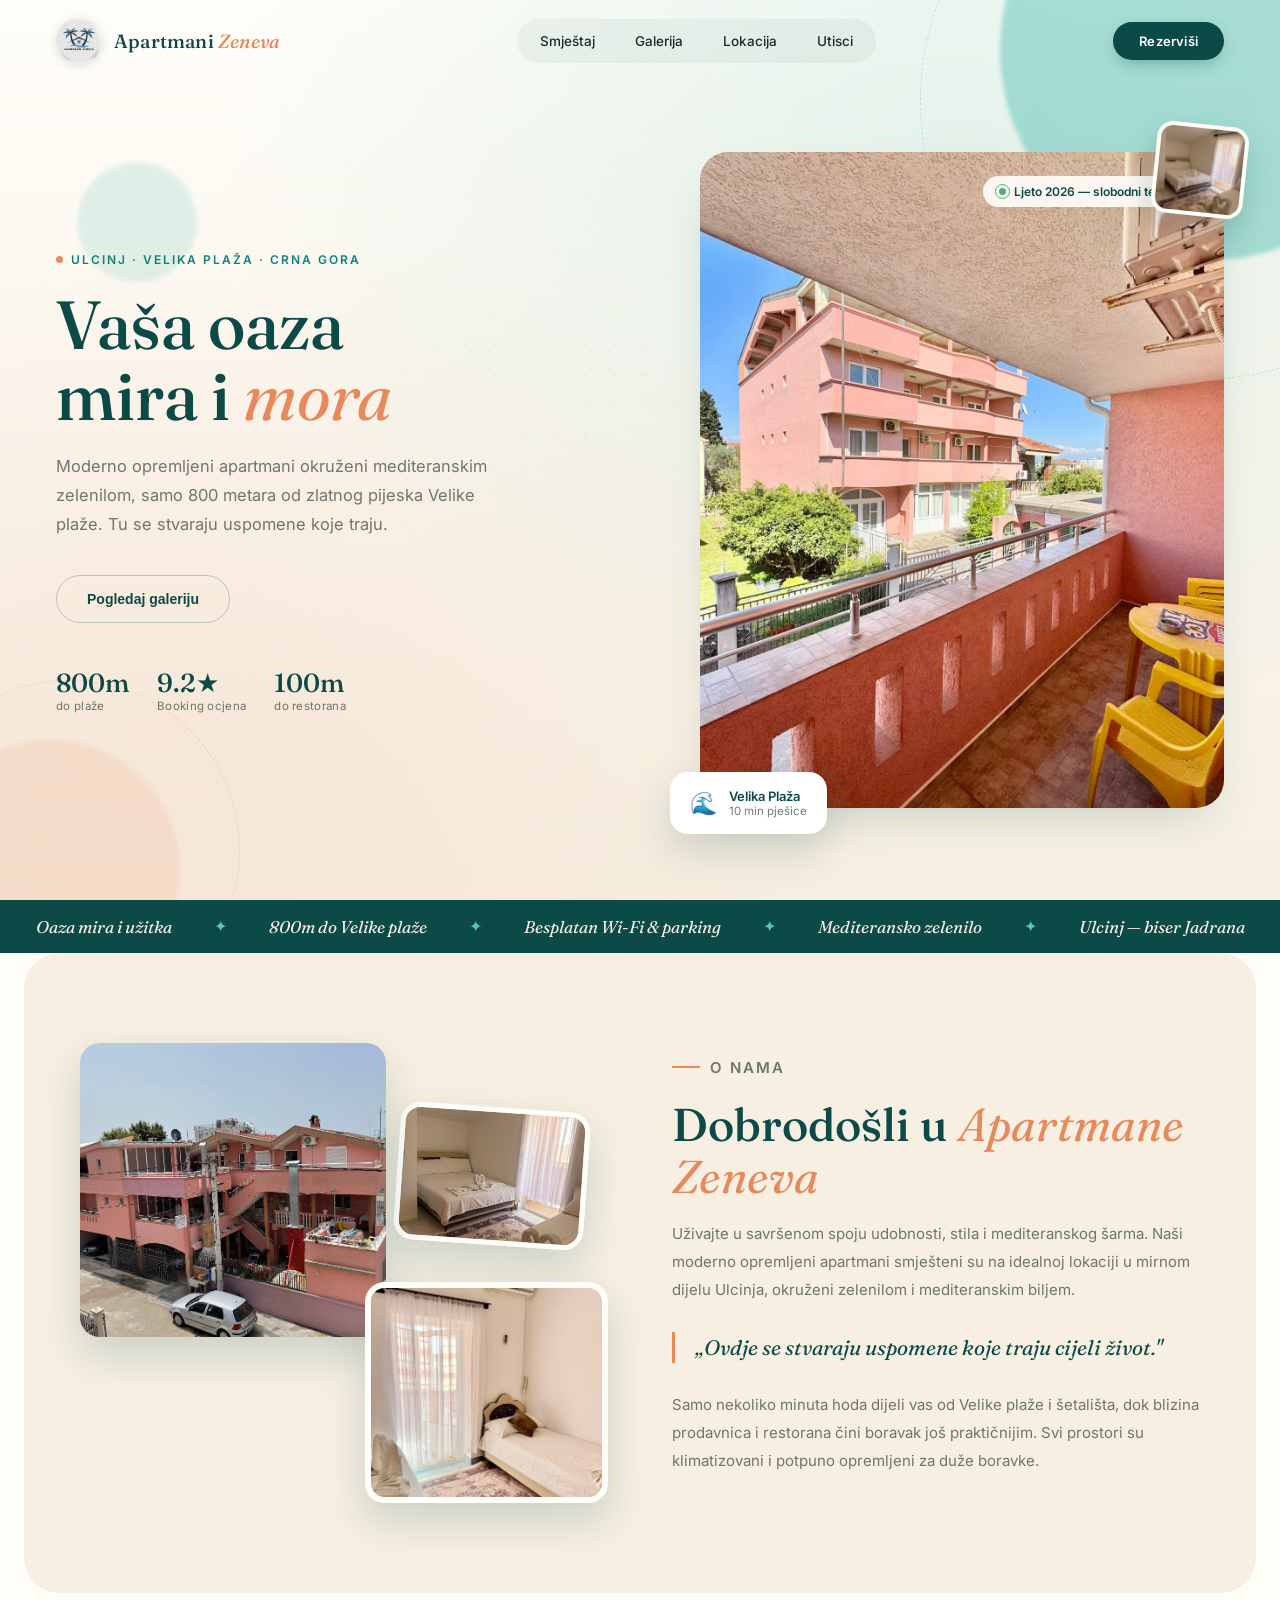
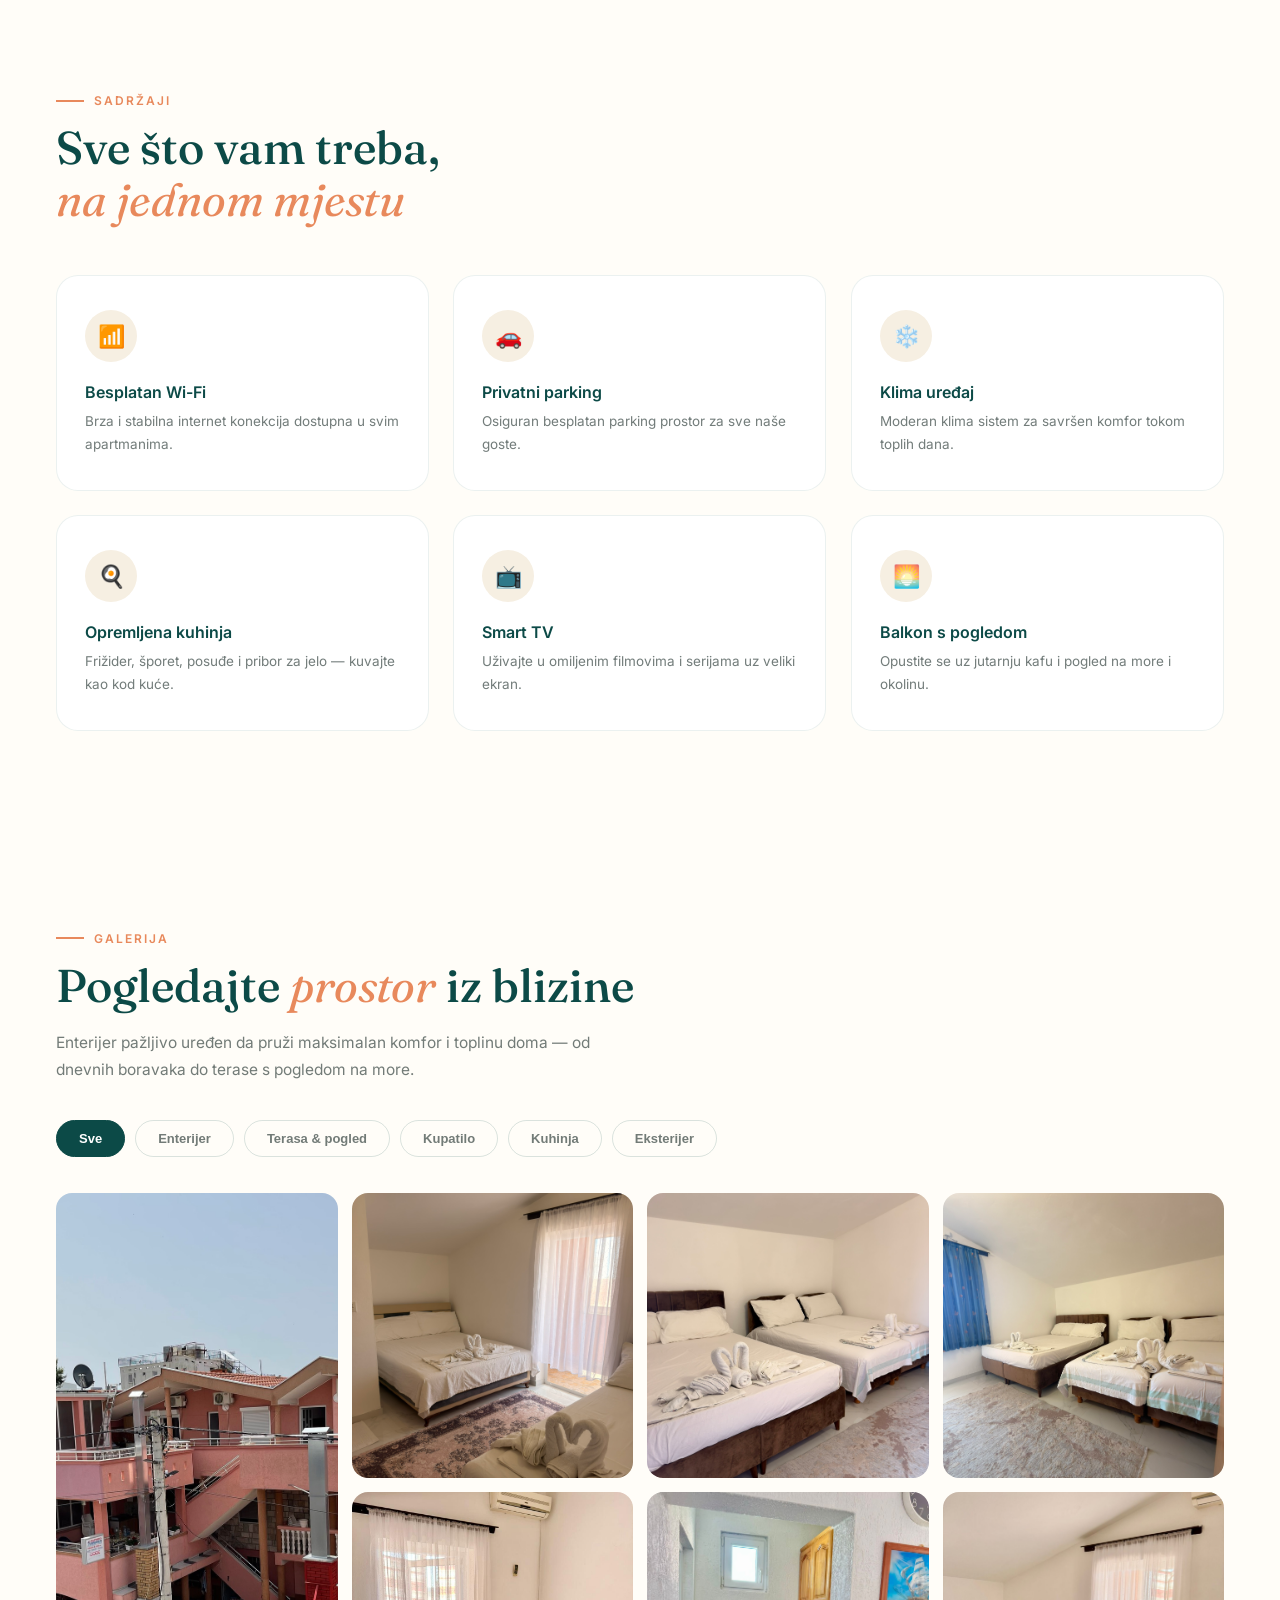
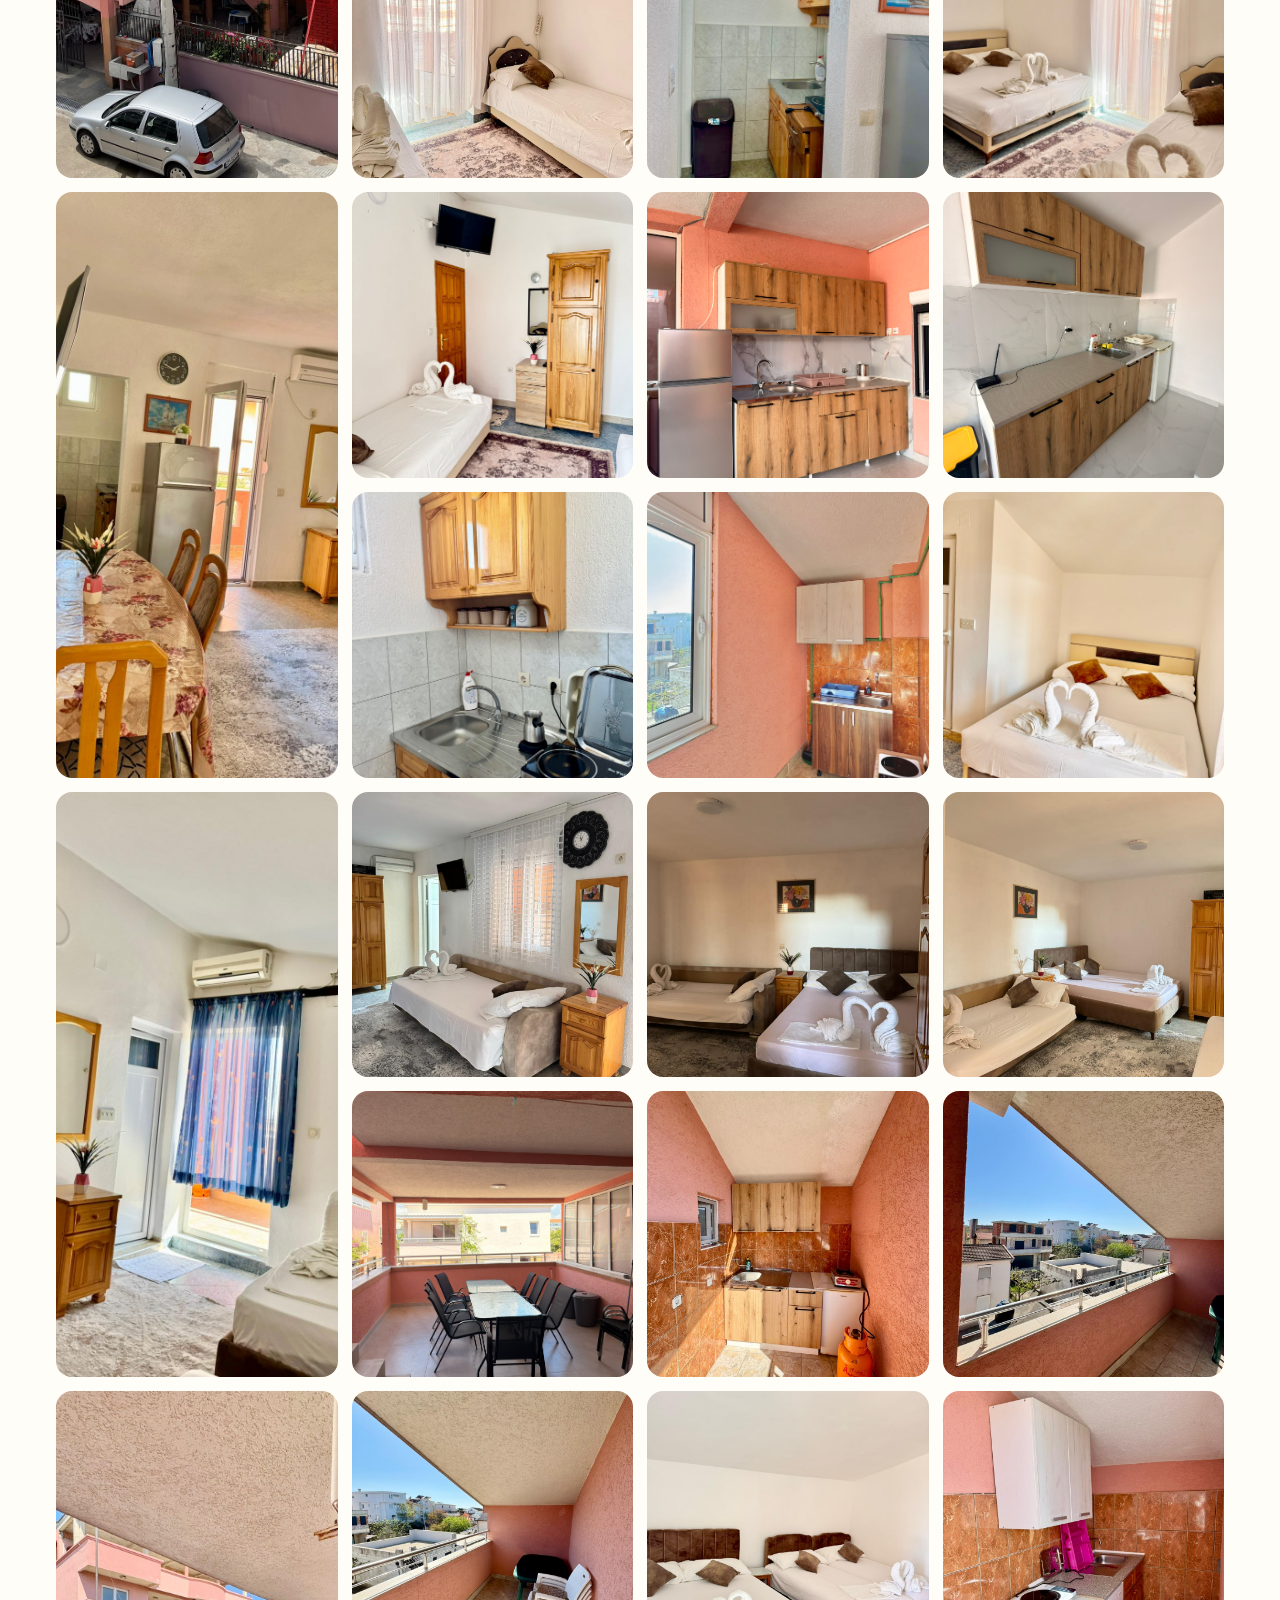
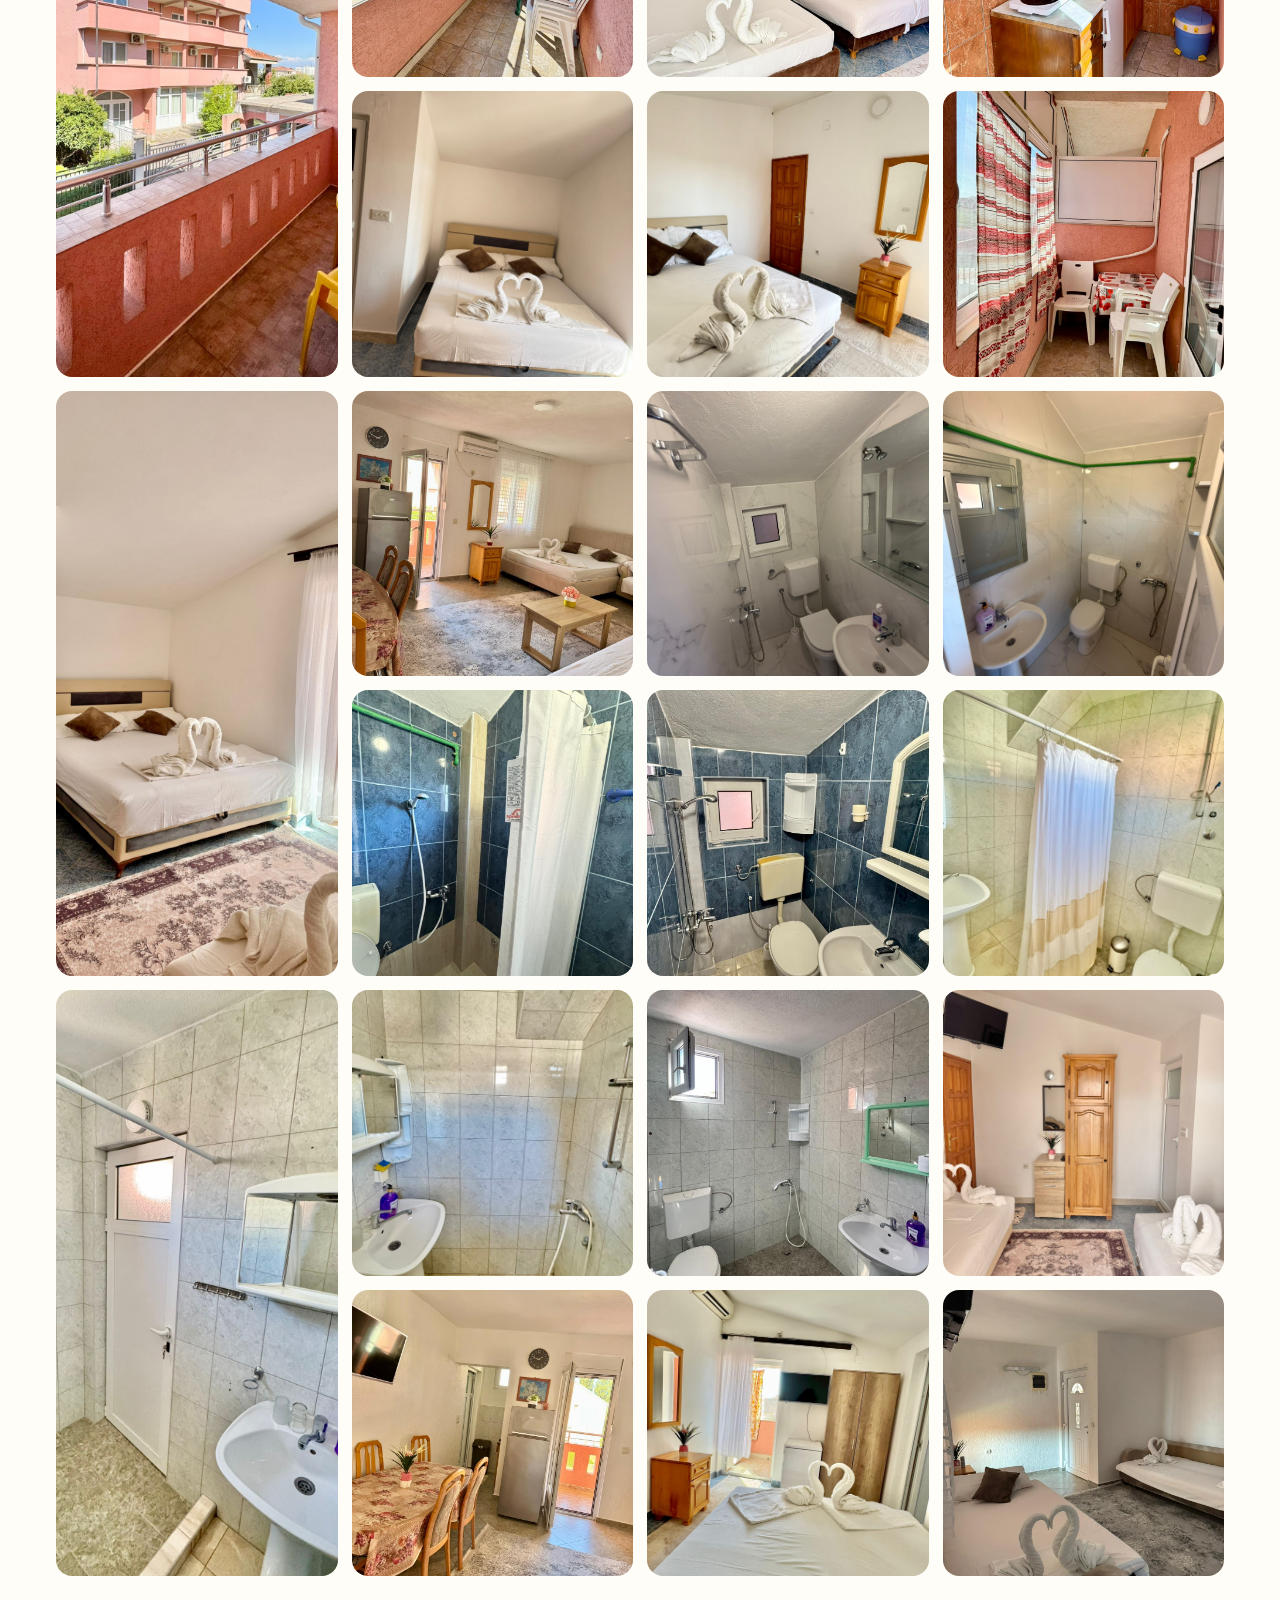
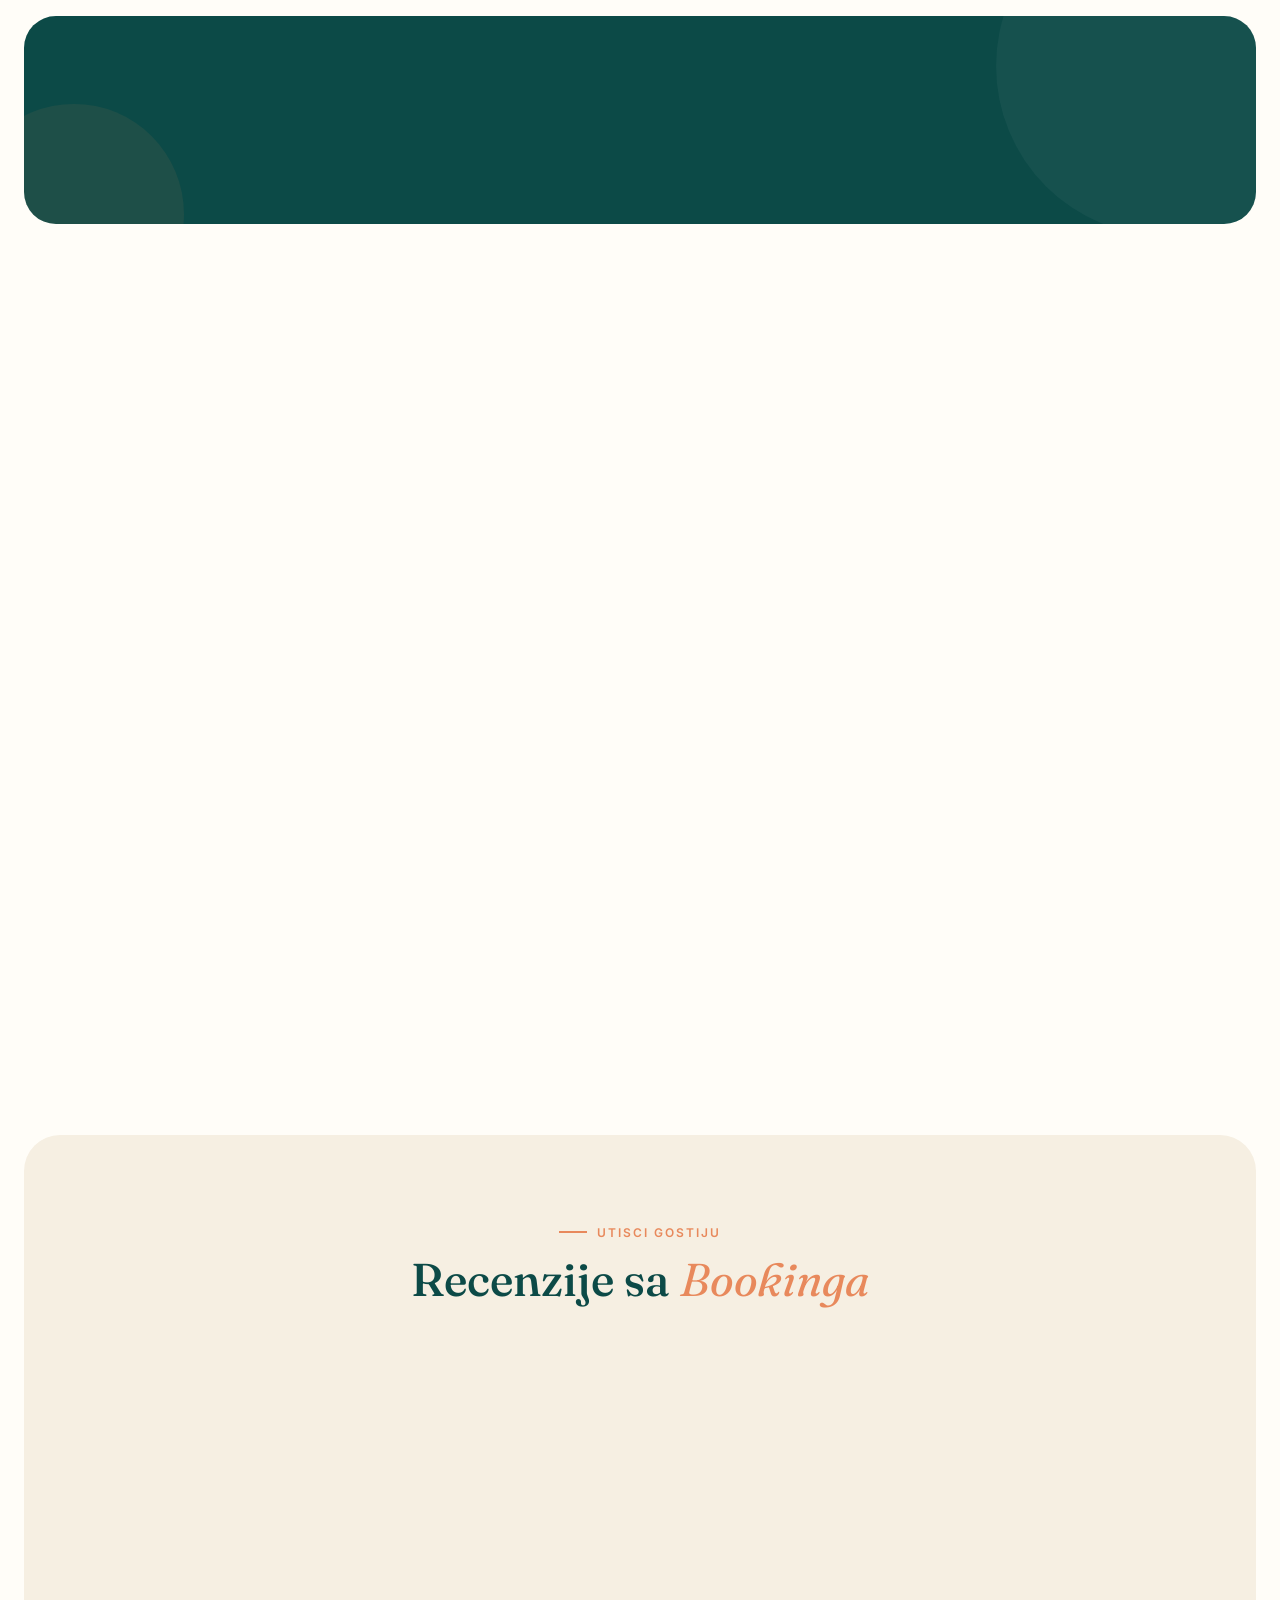
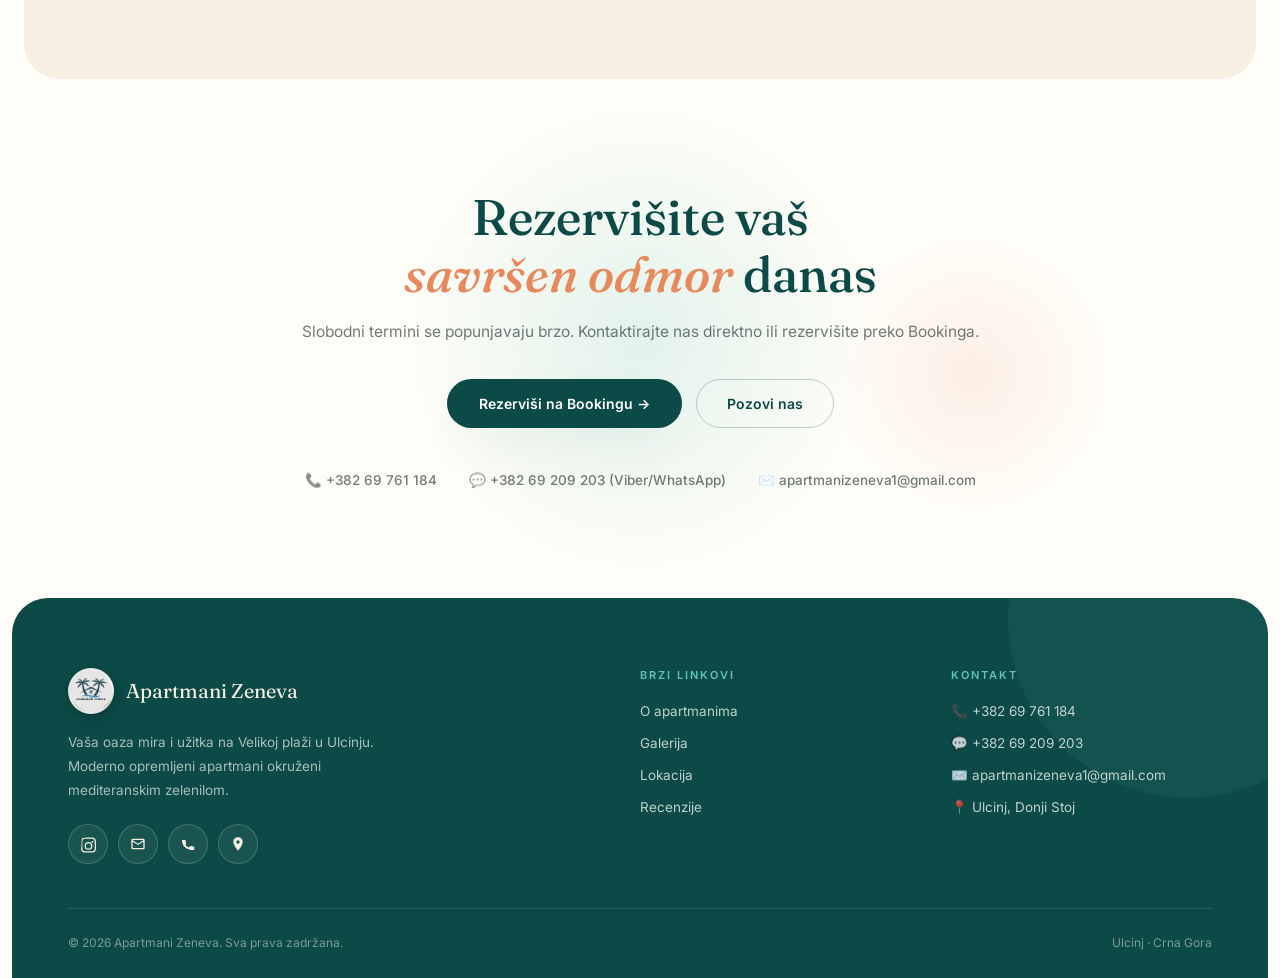
==== commit b8a40a47: "Update index.html" ====
--- a/index.html
+++ b/index.html
@@ -473,7 +473,7 @@
       <h1 class="hero-title">Vaša oaza<br>mira i <em>mora</em></h1>
       <p class="hero-sub">Moderno opremljeni apartmani okruženi mediteranskim zelenilom, samo 800 metara od zlatnog pijeska Velike plaže. Tu se stvaraju uspomene koje traju.</p>
       <div class="hero-btns">
-        <a class="btn-primary" href="https://www.booking.com/hotel/me/apartments-zeneva.html?aid=1263239;label=PShare-Pulse-9oJGTK@1767550090" target="_blank">Rezerviši odmah →</a>
+        
         <button class="btn-secondary" onclick="document.getElementById('galerija').scrollIntoView({behavior:'smooth'})">Pogledaj galeriju</button>
       </div>
       <div class="hero-trust">
